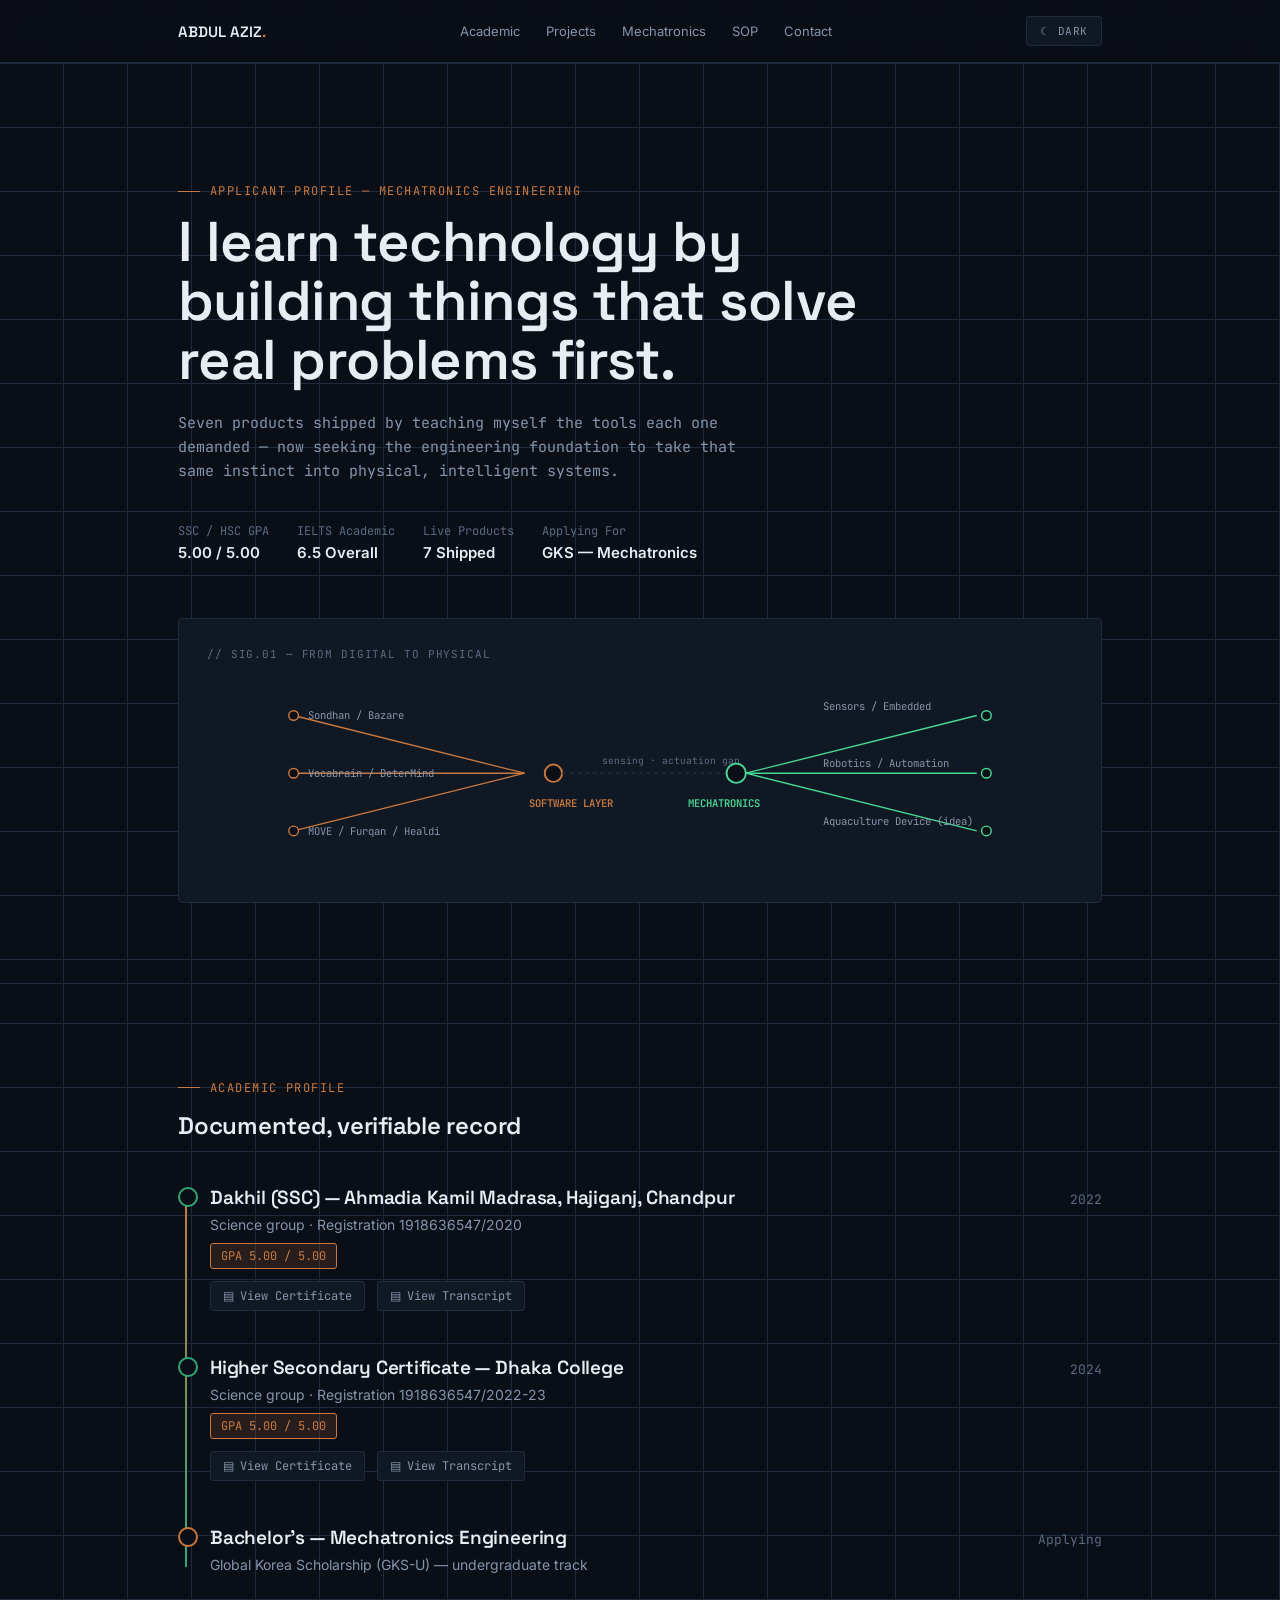
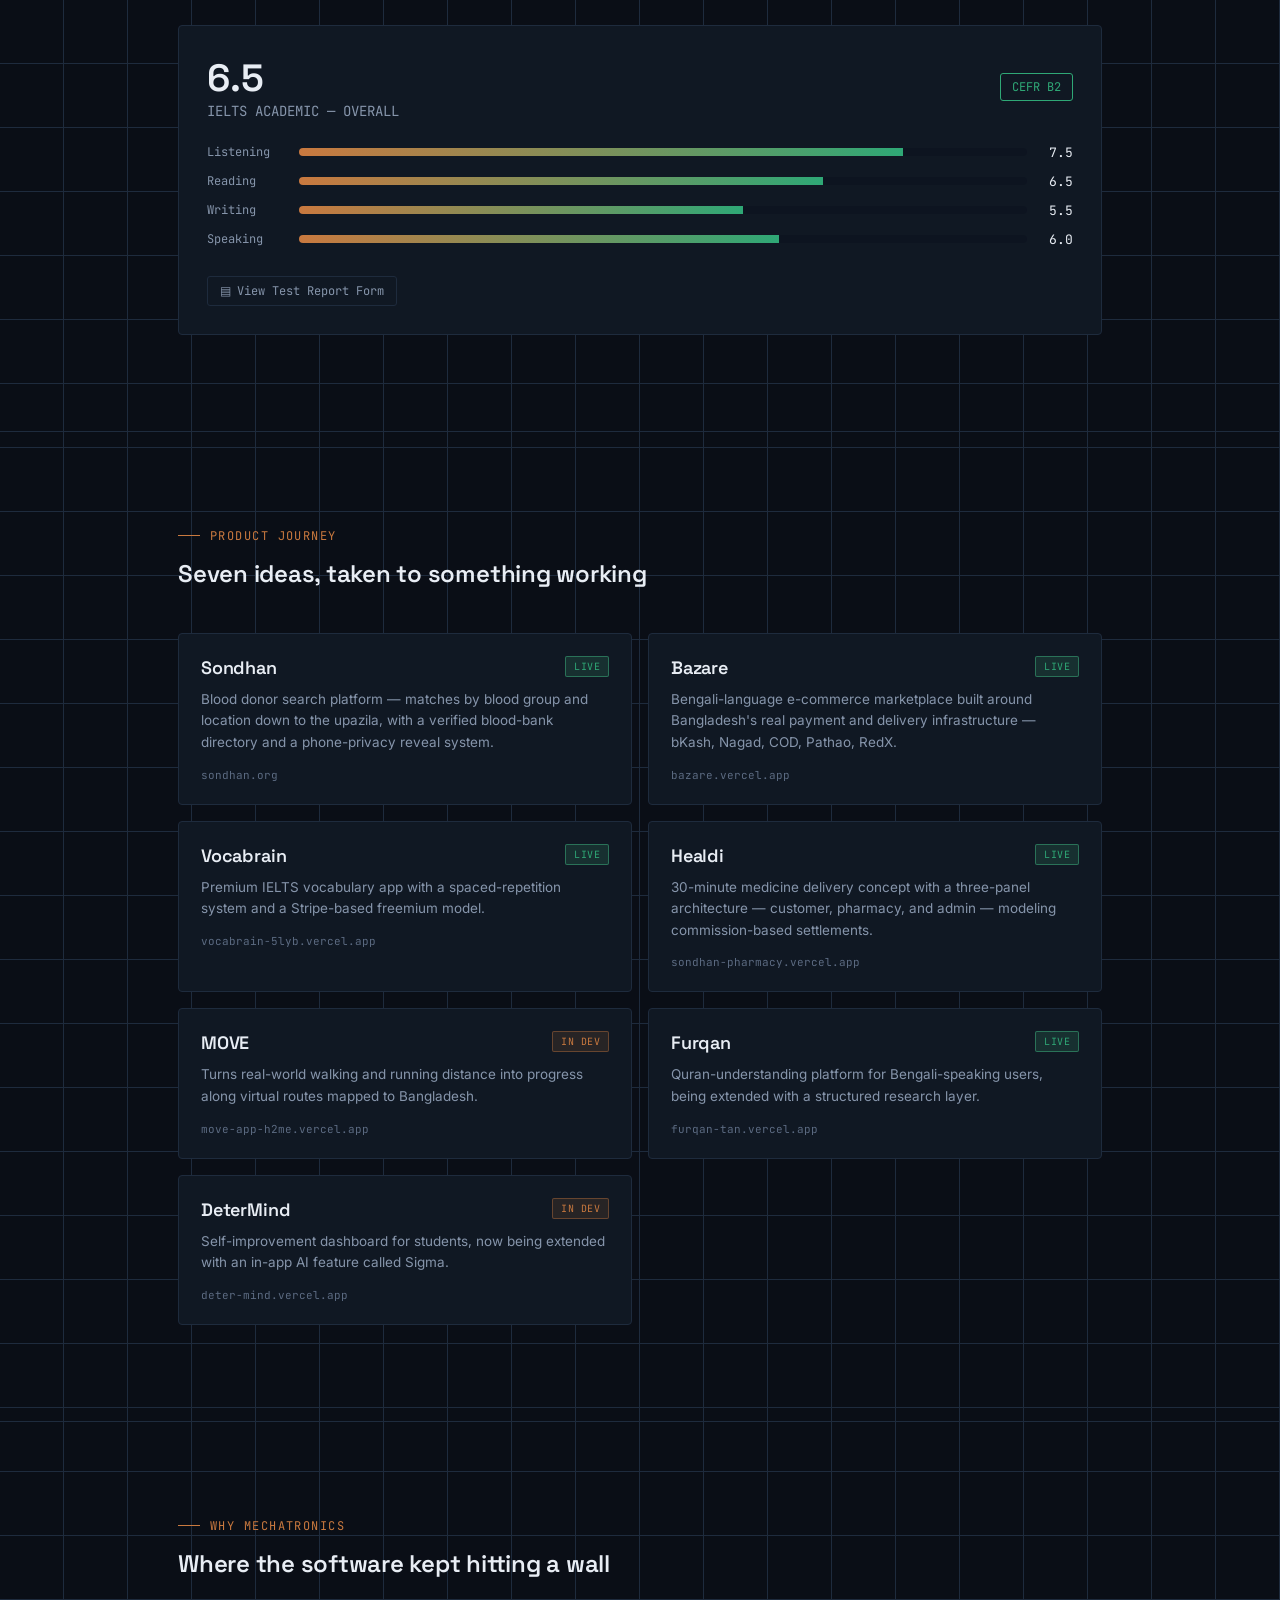
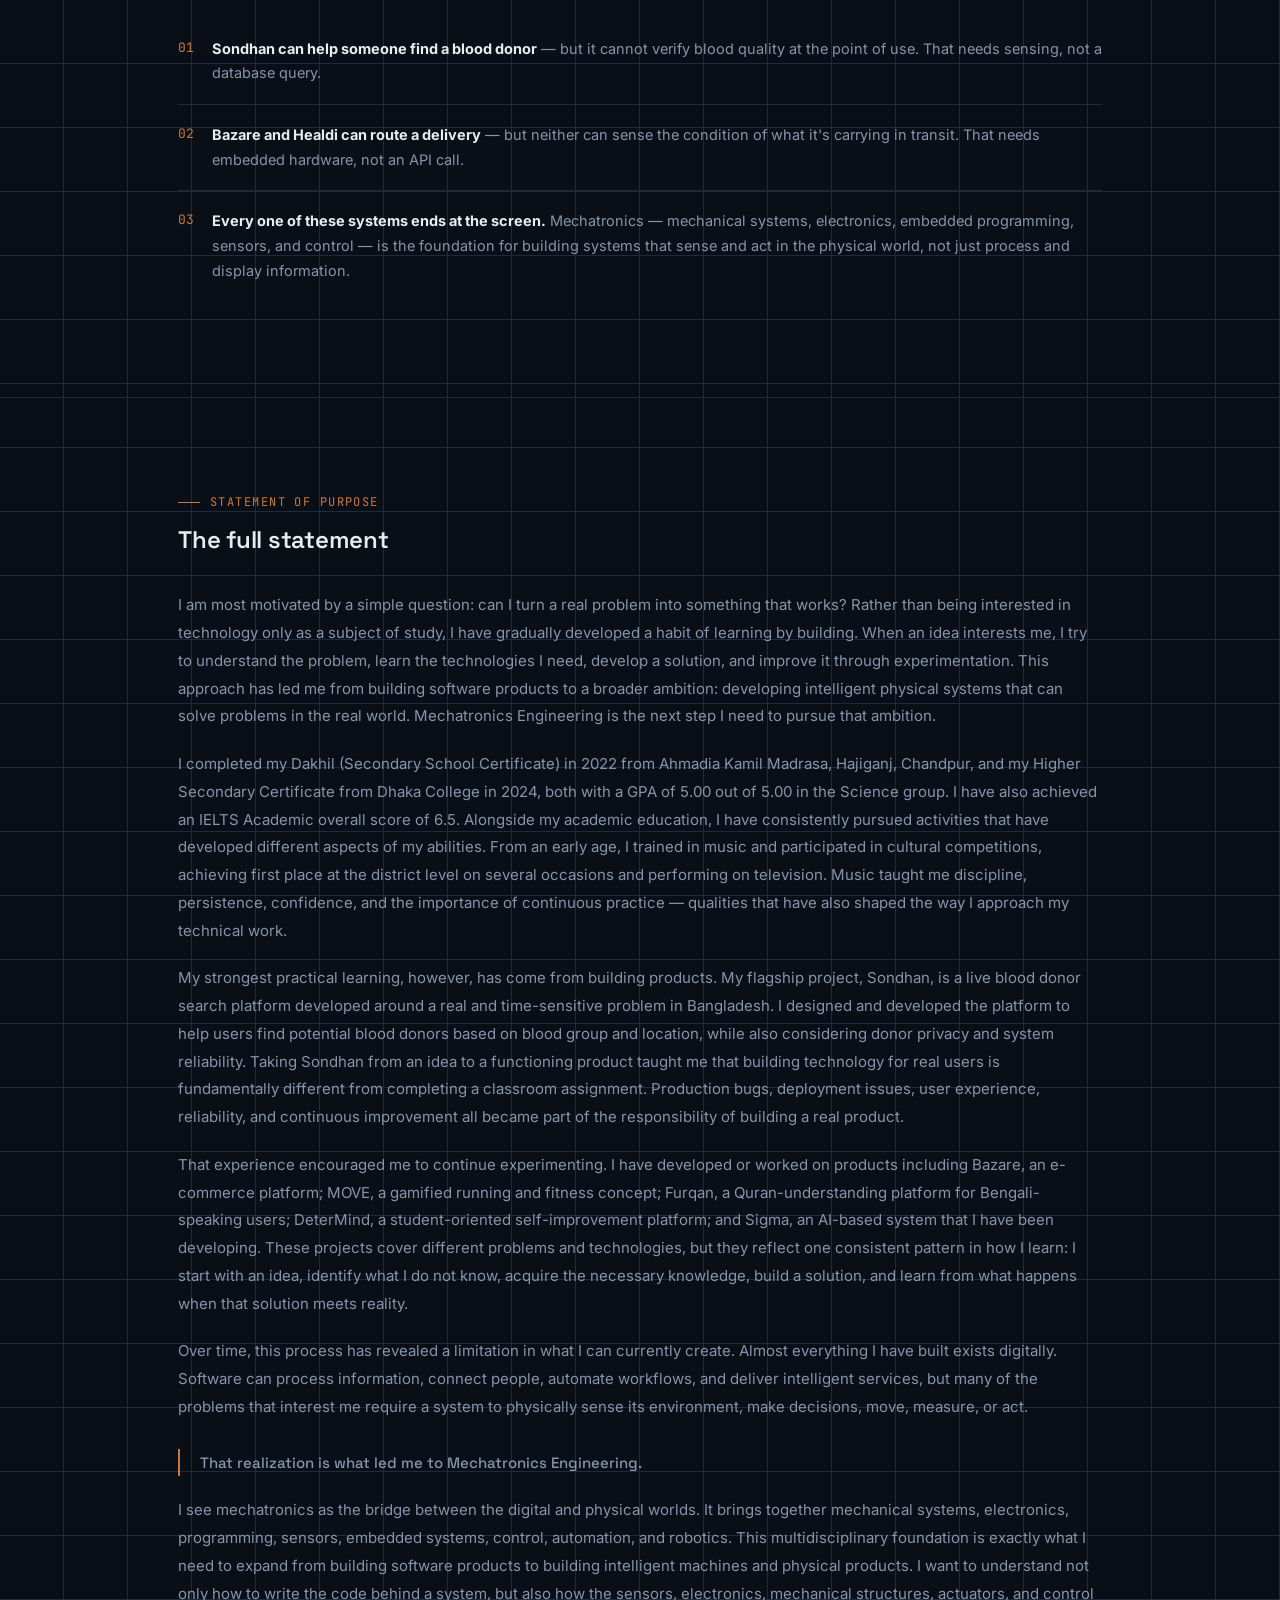
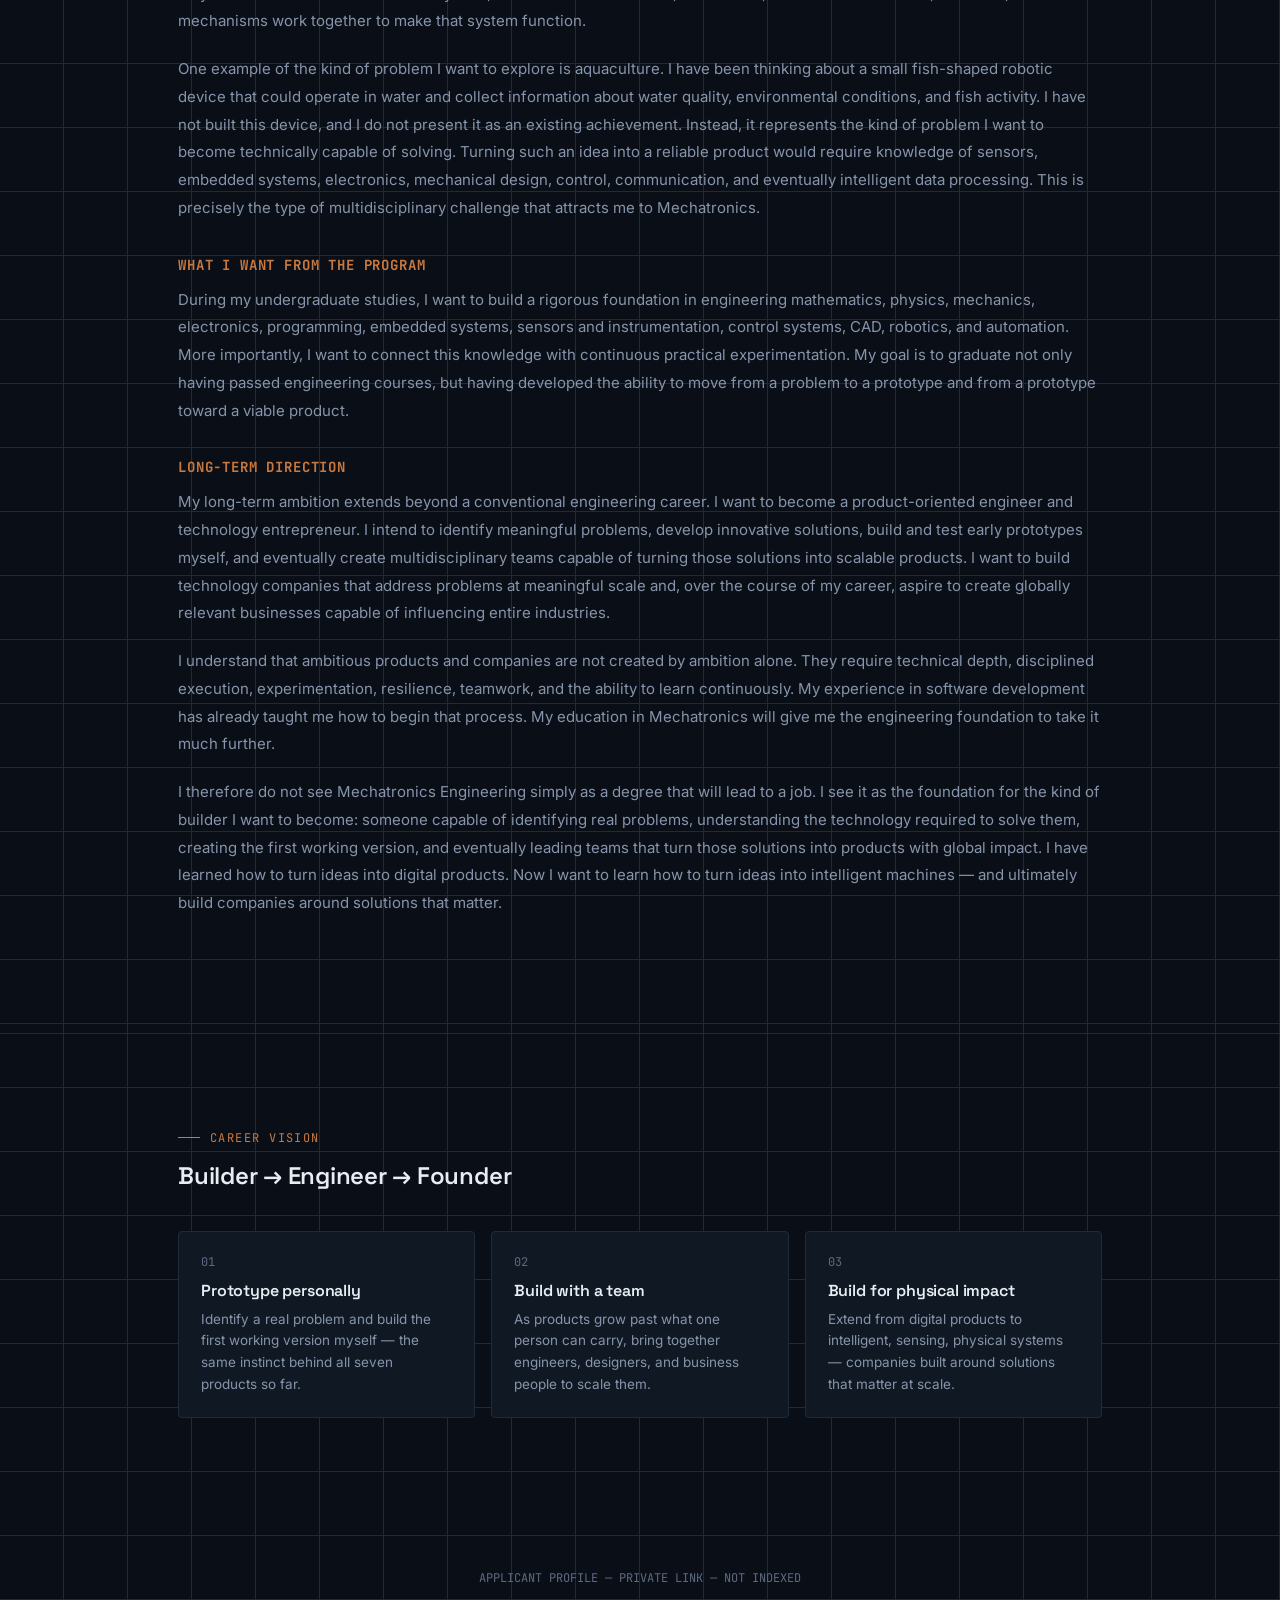
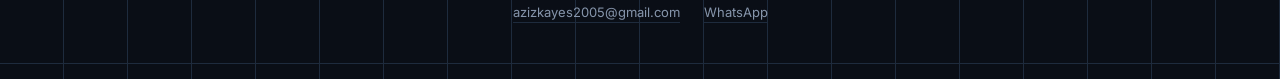
==== index.html @ ab39e176 "Rename Portfolio for study abroad.html to index.html" ====
<!DOCTYPE html>
<html lang="en">
<head>
<meta charset="UTF-8">
<meta name="viewport" content="width=device-width, initial-scale=1.0">
<meta name="robots" content="noindex, nofollow">
<title>Abdul Aziz — Applicant Profile</title>
<link rel="preconnect" href="https://fonts.googleapis.com">
<link href="https://fonts.googleapis.com/css2?family=Space+Grotesk:wght@400;500;600;700&family=Inter:wght@400;500;600&family=JetBrains+Mono:wght@400;500&display=swap" rel="stylesheet">
<style>
  :root{
    --bg:#0a0e16;
    --panel:#101823;
    --panel-2:#0d1420;
    --line:#1e2b3d;
    --copper:#c9793f;
    --copper-soft:rgba(201,121,63,0.14);
    --signal:#2fa876;
    --text:#e8edf4;
    --muted:#8695ab;
    --muted-2:#5c6b82;
    --nav-bg:rgba(10,14,22,0.85);
    --lightbox-bg:rgba(5,7,11,0.92);
    --scheme:dark;
  }
  html[data-theme="light"]{
    --bg:#f2f0eb;
    --panel:#ffffff;
    --panel-2:#eae7df;
    --line:#ddd8cc;
    --copper:#b0602a;
    --copper-soft:rgba(176,96,42,0.10);
    --signal:#1f8a5f;
    --text:#181510;
    --muted:#5c574c;
    --muted-2:#8c8677;
    --nav-bg:rgba(242,240,235,0.88);
    --lightbox-bg:rgba(30,28,22,0.85);
    --scheme:light;
  }
  .theme-toggle{
    font-family:'JetBrains Mono',monospace; font-size:11px; letter-spacing:.05em;
    border:1px solid var(--line); background:var(--panel); color:var(--muted);
    padding:7px 13px; border-radius:3px; cursor:pointer; transition:.15s;
  }
  .theme-toggle:hover{border-color:var(--copper); color:var(--copper);}
  *{box-sizing:border-box; margin:0; padding:0;}
  html{scroll-behavior:smooth;}
  body{
    background:var(--bg); color:var(--text);
    font-family:'Inter',sans-serif;
    transition:background .25s, color .25s;
    background-image:
      linear-gradient(var(--line) 1px, transparent 1px),
      linear-gradient(90deg, var(--line) 1px, transparent 1px);
    background-size:64px 64px;
    background-position:-1px -1px;
  }
  ::selection{background:var(--copper); color:#0a0e16;}
  a{color:inherit;}
  .wrap{max-width:980px; margin:0 auto; padding:0 28px;}
  h1,h2,h3{font-family:'Space Grotesk',sans-serif; font-weight:600; letter-spacing:-0.01em;}
  .mono{font-family:'JetBrains Mono',monospace;}
  .eyebrow{
    font-family:'JetBrains Mono',monospace; font-size:12px; letter-spacing:0.12em;
    text-transform:uppercase; color:var(--copper); display:flex; align-items:center; gap:10px;
    margin-bottom:14px;
  }
  .eyebrow::before{content:''; width:22px; height:1px; background:var(--copper);}
  section{padding:96px 0; border-bottom:1px solid var(--line);}
  nav{
    position:sticky; top:0; z-index:50; backdrop-filter:blur(10px);
    background:var(--nav-bg); border-bottom:1px solid var(--line);
  }
  nav .wrap{display:flex; justify-content:space-between; align-items:center; gap:16px; padding:16px 28px; max-width:980px;}
  @media(max-width:640px){ .navlinks{display:none;} }
  .navlinks{display:flex; gap:26px; font-size:13px; color:var(--muted);}
  .navlinks a{text-decoration:none; transition:color .15s;}
  .navlinks a:hover{color:var(--text);}
  .brand{font-family:'Space Grotesk',sans-serif; font-weight:600; font-size:15px;}
  .brand span{color:var(--copper);}

  /* HERO */
  .hero{padding-top:120px; padding-bottom:80px; border-bottom:1px solid var(--line); position:relative; overflow:hidden;}
  .hero h1{font-size:56px; line-height:1.05; max-width:720px;}
  .hero .role{font-family:'JetBrains Mono',monospace; color:var(--muted); font-size:15px; margin-top:22px; max-width:560px; line-height:1.6;}
  .hero-meta{display:flex; gap:28px; margin-top:40px; flex-wrap:wrap;}
  .hero-meta div{font-family:'JetBrains Mono',monospace; font-size:12px; color:var(--muted-2);}
  .hero-meta strong{display:block; color:var(--text); font-size:15px; font-family:'Inter',sans-serif; font-weight:600; margin-top:4px;}

  /* SCHEMATIC SIGNATURE DIAGRAM */
  .schematic{margin-top:56px; padding:28px; background:var(--panel); border:1px solid var(--line); border-radius:4px; position:relative;}
  .schematic-label{font-family:'JetBrains Mono',monospace; font-size:11px; color:var(--muted-2); letter-spacing:0.08em; margin-bottom:16px;}
  svg text{font-family:'JetBrains Mono',monospace;}

  /* ACADEMIC TIMELINE */
  .timeline{position:relative; padding-left:32px;}
  .timeline::before{content:''; position:absolute; left:7px; top:6px; bottom:6px; width:2px; background:linear-gradient(var(--copper), var(--signal));}
  .tnode{position:relative; padding-bottom:44px;}
  .tnode:last-child{padding-bottom:0;}
  .tnode::before{content:''; position:absolute; left:-32px; top:2px; width:16px; height:16px; border-radius:50%; background:var(--bg); border:2px solid var(--copper);}
  .tnode.verified::before{border-color:var(--signal);}
  .tnode-head{display:flex; justify-content:space-between; align-items:baseline; flex-wrap:wrap; gap:8px;}
  .tnode h3{font-size:19px;}
  .tnode .year{font-family:'JetBrains Mono',monospace; color:var(--muted-2); font-size:13px;}
  .tnode p{color:var(--muted); margin-top:6px; font-size:14px;}
  .gpa-badge{display:inline-block; margin-top:10px; padding:4px 10px; background:var(--copper-soft); border:1px solid var(--copper); color:var(--copper); font-family:'JetBrains Mono',monospace; font-size:12px; border-radius:3px;}
  .doc-link{
    display:inline-flex; align-items:center; gap:6px; margin-top:12px; font-family:'JetBrains Mono',monospace;
    font-size:12px; color:var(--muted); border:1px solid var(--line); padding:6px 12px; border-radius:3px;
    cursor:pointer; transition:.15s; background:var(--panel);
  }
  .doc-link:hover{border-color:var(--copper); color:var(--copper);}
  .doc-link::before{content:'▤';}

  /* IELTS BARS */
  .ielts-card{margin-top:52px; background:var(--panel); border:1px solid var(--line); border-radius:4px; padding:28px;}
  .ielts-top{display:flex; justify-content:space-between; align-items:center; margin-bottom:24px; flex-wrap:wrap; gap:12px;}
  .ielts-overall{font-family:'Space Grotesk'; font-size:38px; font-weight:600;}
  .ielts-overall span{font-size:14px; color:var(--muted); font-family:'JetBrains Mono',monospace; display:block; font-weight:400;}
  .cefr{font-family:'JetBrains Mono',monospace; font-size:12px; padding:5px 11px; border:1px solid var(--signal); color:var(--signal); border-radius:3px;}
  .bar-row{display:flex; align-items:center; gap:14px; margin-bottom:12px;}
  .bar-label{width:78px; font-family:'JetBrains Mono',monospace; font-size:12px; color:var(--muted);}
  .bar-track{flex:1; height:8px; background:var(--panel-2); border-radius:4px; overflow:hidden;}
  .bar-fill{height:100%; background:linear-gradient(90deg, var(--copper), var(--signal));}
  .bar-val{width:32px; font-family:'JetBrains Mono',monospace; font-size:13px; text-align:right;}

  /* PROJECTS */
  .proj-grid{display:grid; grid-template-columns:1fr 1fr; gap:16px; margin-top:44px;}
  @media(max-width:700px){.proj-grid{grid-template-columns:1fr;}}
  .proj-card{background:var(--panel); border:1px solid var(--line); border-radius:4px; padding:22px; transition:.2s; text-decoration:none; display:block;}
  .proj-card:hover{border-color:var(--copper); transform:translateY(-2px);}
  .proj-head{display:flex; justify-content:space-between; align-items:flex-start;}
  .proj-head h3{font-size:18px;}
  .status{font-family:'JetBrains Mono',monospace; font-size:10px; padding:3px 8px; border-radius:2px; letter-spacing:.05em;}
  .status.live{background:rgba(73,216,148,0.12); color:var(--signal); border:1px solid rgba(73,216,148,0.4);}
  .status.dev{background:rgba(201,121,63,0.12); color:var(--copper); border:1px solid rgba(201,121,63,0.4);}
  .proj-card p{color:var(--muted); font-size:13.5px; margin-top:10px; line-height:1.6;}
  .proj-tag{font-family:'JetBrains Mono',monospace; font-size:11px; color:var(--muted-2); margin-top:14px; display:block;}

  /* WHY MECHATRONICS */
  .gap-row{display:flex; gap:18px; align-items:flex-start; padding:18px 0; border-bottom:1px solid var(--line);}
  .gap-row:last-child{border-bottom:none;}
  .gap-num{font-family:'JetBrains Mono',monospace; color:var(--copper); font-size:13px; padding-top:2px;}
  .gap-row p{color:var(--muted); font-size:14.5px; line-height:1.7;}
  .gap-row strong{color:var(--text);}

  /* SOP */
  .sop-body p{color:var(--muted); font-size:15px; line-height:1.85; margin-bottom:20px;}
  .sop-body h4{font-size:14px; font-family:'JetBrains Mono',monospace; color:var(--copper); margin:34px 0 12px; text-transform:uppercase; letter-spacing:.06em;}
  .pull{border-left:2px solid var(--copper); padding-left:20px; font-family:'Space Grotesk'; font-size:19px; color:var(--text); margin:28px 0; font-weight:500;}

  /* VISION */
  .vision-grid{display:grid; grid-template-columns:repeat(3,1fr); gap:16px; margin-top:40px;}
  @media(max-width:700px){.vision-grid{grid-template-columns:1fr;}}
  .vc{background:var(--panel); border:1px solid var(--line); padding:22px; border-radius:4px;}
  .vc .n{font-family:'JetBrains Mono',monospace; color:var(--muted-2); font-size:12px;}
  .vc h3{font-size:16px; margin:10px 0 8px;}
  .vc p{color:var(--muted); font-size:13.5px; line-height:1.6;}

  footer{padding:56px 0; text-align:center;}
  footer p{color:var(--muted-2); font-family:'JetBrains Mono',monospace; font-size:12px;}
  .contact-links{display:flex; justify-content:center; gap:24px; margin-top:18px; flex-wrap:wrap;}
  .contact-links a{font-size:13px; color:var(--muted); text-decoration:none; border-bottom:1px solid var(--line); padding-bottom:2px;}
  .contact-links a:hover{color:var(--copper); border-color:var(--copper);}

  /* LIGHTBOX */
  .lightbox{
    display:none; position:fixed; inset:0; background:var(--lightbox-bg); z-index:100;
    align-items:center; justify-content:center; padding:24px;
  }
  .lightbox.active{display:flex;}
  .lightbox img{max-width:100%; max-height:90vh; border-radius:4px; border:1px solid var(--line);}
  .lightbox-close{
    position:absolute; top:24px; right:28px; color:var(--text); font-family:'JetBrains Mono',monospace;
    font-size:13px; cursor:pointer; border:1px solid var(--line); padding:8px 14px; border-radius:3px;
  }
  .lightbox-close:hover{border-color:var(--copper); color:var(--copper);}

  @media(max-width:640px){
    .hero h1{font-size:36px;}
    section{padding:64px 0;}
  }
</style>
</head>
<body>

<nav>
  <div class="wrap">
    <div class="brand">ABDUL AZIZ<span>.</span></div>
    <div class="navlinks">
      <a href="#academic">Academic</a>
      <a href="#projects">Projects</a>
      <a href="#mechatronics">Mechatronics</a>
      <a href="#sop">SOP</a>
      <a href="#contact">Contact</a>
    </div>
    <button class="theme-toggle" id="themeToggle" onclick="toggleTheme()">☾ DARK</button>
  </div>
</nav>

<section class="hero">
  <div class="wrap">
    <div class="eyebrow">Applicant Profile — Mechatronics Engineering</div>
    <h1>I learn technology by building things that solve real problems first.</h1>
    <p class="role">Seven products shipped by teaching myself the tools each one demanded — now seeking the engineering foundation to take that same instinct into physical, intelligent systems.</p>
    <div class="hero-meta">
      <div>SSC / HSC GPA <strong>5.00 / 5.00</strong></div>
      <div>IELTS Academic <strong>6.5 Overall</strong></div>
      <div>Live Products <strong>7 Shipped</strong></div>
      <div>Applying For <strong>GKS — Mechatronics</strong></div>
    </div>

    <div class="schematic">
      <div class="schematic-label">// SIG.01 — FROM DIGITAL TO PHYSICAL</div>
      <svg viewBox="0 0 900 200" width="100%" height="auto" style="max-height:200px;">
        <!-- left nodes: digital products -->
        <g fill="none" stroke="#c9793f" stroke-width="1.4">
          <line x1="90" y1="40" x2="330" y2="100"/>
          <line x1="90" y1="100" x2="330" y2="100"/>
          <line x1="90" y1="160" x2="330" y2="100"/>
        </g>
        <circle cx="90" cy="40" r="5" fill="#0a0e16" stroke="#c9793f" stroke-width="1.5"/>
        <circle cx="90" cy="100" r="5" fill="#0a0e16" stroke="#c9793f" stroke-width="1.5"/>
        <circle cx="90" cy="160" r="5" fill="#0a0e16" stroke="#c9793f" stroke-width="1.5"/>
        <text x="105" y="44" fill="#8695ab" font-size="11">Sondhan / Bazare</text>
        <text x="105" y="104" fill="#8695ab" font-size="11">Vocabrain / DeterMind</text>
        <text x="105" y="164" fill="#8695ab" font-size="11">MOVE / Furqan / Healdi</text>

        <!-- center node -->
        <circle cx="360" cy="100" r="9" fill="#0a0e16" stroke="#c9793f" stroke-width="2"/>
        <text x="335" y="135" fill="#c9793f" font-size="11" font-weight="600">SOFTWARE LAYER</text>

        <!-- gap -->
        <line x1="369" y1="100" x2="540" y2="100" stroke="#1e2b3d" stroke-width="1.4" stroke-dasharray="4 4"/>
        <text x="410" y="90" fill="#5c6b82" font-size="10">sensing · actuation gap</text>

        <!-- right node: mechatronics -->
        <circle cx="550" cy="100" r="10" fill="#0a0e16" stroke="#49d894" stroke-width="2"/>
        <text x="500" y="135" fill="#49d894" font-size="11" font-weight="600">MECHATRONICS</text>

        <g fill="none" stroke="#49d894" stroke-width="1.4">
          <line x1="560" y1="100" x2="800" y2="40"/>
          <line x1="560" y1="100" x2="800" y2="100"/>
          <line x1="560" y1="100" x2="800" y2="160"/>
        </g>
        <circle cx="810" cy="40" r="5" fill="#0a0e16" stroke="#49d894" stroke-width="1.5"/>
        <circle cx="810" cy="100" r="5" fill="#0a0e16" stroke="#49d894" stroke-width="1.5"/>
        <circle cx="810" cy="160" r="5" fill="#0a0e16" stroke="#49d894" stroke-width="1.5"/>
        <text x="640" y="34" fill="#8695ab" font-size="11">Sensors / Embedded</text>
        <text x="640" y="94" fill="#8695ab" font-size="11">Robotics / Automation</text>
        <text x="640" y="154" fill="#8695ab" font-size="11">Aquaculture Device (idea)</text>
      </svg>
    </div>
  </div>
</section>

<section id="academic">
  <div class="wrap">
    <div class="eyebrow">Academic Profile</div>
    <h2>Documented, verifiable record</h2>

    <div style="margin-top:44px;">
      <div class="timeline">
        <div class="tnode verified">
          <div class="tnode-head"><h3>Dakhil (SSC) — Ahmadia Kamil Madrasa, Hajiganj, Chandpur</h3><span class="year">2022</span></div>
          <p>Science group · Registration 1918636547/2020</p>
          <span class="gpa-badge">GPA 5.00 / 5.00</span><br/>
          <div class="doc-link" onclick="openLB('lb-ssc-cert')">View Certificate</div>
          <div class="doc-link" onclick="openLB('lb-ssc-trans')" style="margin-left:8px;">View Transcript</div>
        </div>
        <div class="tnode verified">
          <div class="tnode-head"><h3>Higher Secondary Certificate — Dhaka College</h3><span class="year">2024</span></div>
          <p>Science group · Registration 1918636547/2022-23</p>
          <span class="gpa-badge">GPA 5.00 / 5.00</span><br/>
          <div class="doc-link" onclick="openLB('lb-hsc-cert')">View Certificate</div>
          <div class="doc-link" onclick="openLB('lb-hsc-trans')" style="margin-left:8px;">View Transcript</div>
        </div>
        <div class="tnode">
          <div class="tnode-head"><h3>Bachelor's — Mechatronics Engineering</h3><span class="year">Applying</span></div>
          <p>Global Korea Scholarship (GKS-U) — undergraduate track</p>
        </div>
      </div>
    </div>

    <div class="ielts-card">
      <div class="ielts-top">
        <div class="ielts-overall">6.5 <span>IELTS ACADEMIC — OVERALL</span></div>
        <div class="cefr">CEFR B2</div>
      </div>
      <div class="bar-row"><div class="bar-label">Listening</div><div class="bar-track"><div class="bar-fill" style="width:83%"></div></div><div class="bar-val">7.5</div></div>
      <div class="bar-row"><div class="bar-label">Reading</div><div class="bar-track"><div class="bar-fill" style="width:72%"></div></div><div class="bar-val">6.5</div></div>
      <div class="bar-row"><div class="bar-label">Writing</div><div class="bar-track"><div class="bar-fill" style="width:61%"></div></div><div class="bar-val">5.5</div></div>
      <div class="bar-row"><div class="bar-label">Speaking</div><div class="bar-track"><div class="bar-fill" style="width:66%"></div></div><div class="bar-val">6.0</div></div>
      <div class="doc-link" onclick="openLB('lb-ielts')" style="margin-top:16px;">View Test Report Form</div>
    </div>
  </div>
</section>

<section id="projects">
  <div class="wrap">
    <div class="eyebrow">Product Journey</div>
    <h2>Seven ideas, taken to something working</h2>
    <div class="proj-grid">

      <a class="proj-card" href="https://sondhan.org" target="_blank">
        <div class="proj-head"><h3>Sondhan</h3><span class="status live">LIVE</span></div>
        <p>Blood donor search platform — matches by blood group and location down to the upazila, with a verified blood-bank directory and a phone-privacy reveal system.</p>
        <span class="proj-tag">sondhan.org</span>
      </a>

      <a class="proj-card" href="https://bazare.vercel.app" target="_blank">
        <div class="proj-head"><h3>Bazare</h3><span class="status live">LIVE</span></div>
        <p>Bengali-language e-commerce marketplace built around Bangladesh's real payment and delivery infrastructure — bKash, Nagad, COD, Pathao, RedX.</p>
        <span class="proj-tag">bazare.vercel.app</span>
      </a>

      <a class="proj-card" href="https://vocabrain-5lyb.vercel.app" target="_blank">
        <div class="proj-head"><h3>Vocabrain</h3><span class="status live">LIVE</span></div>
        <p>Premium IELTS vocabulary app with a spaced-repetition system and a Stripe-based freemium model.</p>
        <span class="proj-tag">vocabrain-5lyb.vercel.app</span>
      </a>

      <a class="proj-card" href="https://sondhan-pharmacy.vercel.app" target="_blank">
        <div class="proj-head"><h3>Healdi</h3><span class="status live">LIVE</span></div>
        <p>30-minute medicine delivery concept with a three-panel architecture — customer, pharmacy, and admin — modeling commission-based settlements.</p>
        <span class="proj-tag">sondhan-pharmacy.vercel.app</span>
      </a>

      <a class="proj-card" href="https://move-app-h2me.vercel.app" target="_blank">
        <div class="proj-head"><h3>MOVE</h3><span class="status dev">IN DEV</span></div>
        <p>Turns real-world walking and running distance into progress along virtual routes mapped to Bangladesh.</p>
        <span class="proj-tag">move-app-h2me.vercel.app</span>
      </a>

      <a class="proj-card" href="https://furqan-tan.vercel.app" target="_blank">
        <div class="proj-head"><h3>Furqan</h3><span class="status live">LIVE</span></div>
        <p>Quran-understanding platform for Bengali-speaking users, being extended with a structured research layer.</p>
        <span class="proj-tag">furqan-tan.vercel.app</span>
      </a>

      <a class="proj-card" href="https://deter-mind.vercel.app" target="_blank">
        <div class="proj-head"><h3>DeterMind</h3><span class="status dev">IN DEV</span></div>
        <p>Self-improvement dashboard for students, now being extended with an in-app AI feature called Sigma.</p>
        <span class="proj-tag">deter-mind.vercel.app</span>
      </a>

    </div>
  </div>
</section>

<section id="mechatronics">
  <div class="wrap">
    <div class="eyebrow">Why Mechatronics</div>
    <h2>Where the software kept hitting a wall</h2>
    <div style="margin-top:40px;">
      <div class="gap-row">
        <div class="gap-num">01</div>
        <p><strong>Sondhan can help someone find a blood donor</strong> — but it cannot verify blood quality at the point of use. That needs sensing, not a database query.</p>
      </div>
      <div class="gap-row">
        <div class="gap-num">02</div>
        <p><strong>Bazare and Healdi can route a delivery</strong> — but neither can sense the condition of what it's carrying in transit. That needs embedded hardware, not an API call.</p>
      </div>
      <div class="gap-row">
        <div class="gap-num">03</div>
        <p><strong>Every one of these systems ends at the screen.</strong> Mechatronics — mechanical systems, electronics, embedded programming, sensors, and control — is the foundation for building systems that sense and act in the physical world, not just process and display information.</p>
      </div>
    </div>
  </div>
</section>

<section id="sop">
  <div class="wrap">
    <div class="eyebrow">Statement of Purpose</div>
    <h2>The full statement</h2>
    <div class="sop-body" style="margin-top:36px;">
      <p>I am most motivated by a simple question: can I turn a real problem into something that works? Rather than being interested in technology only as a subject of study, I have gradually developed a habit of learning by building. When an idea interests me, I try to understand the problem, learn the technologies I need, develop a solution, and improve it through experimentation. This approach has led me from building software products to a broader ambition: developing intelligent physical systems that can solve problems in the real world. Mechatronics Engineering is the next step I need to pursue that ambition.</p>

      <p>I completed my Dakhil (Secondary School Certificate) in 2022 from Ahmadia Kamil Madrasa, Hajiganj, Chandpur, and my Higher Secondary Certificate from Dhaka College in 2024, both with a GPA of 5.00 out of 5.00 in the Science group. I have also achieved an IELTS Academic overall score of 6.5. Alongside my academic education, I have consistently pursued activities that have developed different aspects of my abilities. From an early age, I trained in music and participated in cultural competitions, achieving first place at the district level on several occasions and performing on television. Music taught me discipline, persistence, confidence, and the importance of continuous practice — qualities that have also shaped the way I approach my technical work.</p>

      <p>My strongest practical learning, however, has come from building products. My flagship project, Sondhan, is a live blood donor search platform developed around a real and time-sensitive problem in Bangladesh. I designed and developed the platform to help users find potential blood donors based on blood group and location, while also considering donor privacy and system reliability. Taking Sondhan from an idea to a functioning product taught me that building technology for real users is fundamentally different from completing a classroom assignment. Production bugs, deployment issues, user experience, reliability, and continuous improvement all became part of the responsibility of building a real product.</p>

      <p>That experience encouraged me to continue experimenting. I have developed or worked on products including Bazare, an e-commerce platform; MOVE, a gamified running and fitness concept; Furqan, a Quran-understanding platform for Bengali-speaking users; DeterMind, a student-oriented self-improvement platform; and Sigma, an AI-based system that I have been developing. These projects cover different problems and technologies, but they reflect one consistent pattern in how I learn: I start with an idea, identify what I do not know, acquire the necessary knowledge, build a solution, and learn from what happens when that solution meets reality.</p>

      <p>Over time, this process has revealed a limitation in what I can currently create. Almost everything I have built exists digitally. Software can process information, connect people, automate workflows, and deliver intelligent services, but many of the problems that interest me require a system to physically sense its environment, make decisions, move, measure, or act.</p>

      <p class="pull">That realization is what led me to Mechatronics Engineering.</p>

      <p>I see mechatronics as the bridge between the digital and physical worlds. It brings together mechanical systems, electronics, programming, sensors, embedded systems, control, automation, and robotics. This multidisciplinary foundation is exactly what I need to expand from building software products to building intelligent machines and physical products. I want to understand not only how to write the code behind a system, but also how the sensors, electronics, mechanical structures, actuators, and control mechanisms work together to make that system function.</p>

      <p>One example of the kind of problem I want to explore is aquaculture. I have been thinking about a small fish-shaped robotic device that could operate in water and collect information about water quality, environmental conditions, and fish activity. I have not built this device, and I do not present it as an existing achievement. Instead, it represents the kind of problem I want to become technically capable of solving. Turning such an idea into a reliable product would require knowledge of sensors, embedded systems, electronics, mechanical design, control, communication, and eventually intelligent data processing. This is precisely the type of multidisciplinary challenge that attracts me to Mechatronics.</p>

      <h4>What I want from the program</h4>
      <p>During my undergraduate studies, I want to build a rigorous foundation in engineering mathematics, physics, mechanics, electronics, programming, embedded systems, sensors and instrumentation, control systems, CAD, robotics, and automation. More importantly, I want to connect this knowledge with continuous practical experimentation. My goal is to graduate not only having passed engineering courses, but having developed the ability to move from a problem to a prototype and from a prototype toward a viable product.</p>

      <h4>Long-term direction</h4>
      <p>My long-term ambition extends beyond a conventional engineering career. I want to become a product-oriented engineer and technology entrepreneur. I intend to identify meaningful problems, develop innovative solutions, build and test early prototypes myself, and eventually create multidisciplinary teams capable of turning those solutions into scalable products. I want to build technology companies that address problems at meaningful scale and, over the course of my career, aspire to create globally relevant businesses capable of influencing entire industries.</p>

      <p>I understand that ambitious products and companies are not created by ambition alone. They require technical depth, disciplined execution, experimentation, resilience, teamwork, and the ability to learn continuously. My experience in software development has already taught me how to begin that process. My education in Mechatronics will give me the engineering foundation to take it much further.</p>

      <p>I therefore do not see Mechatronics Engineering simply as a degree that will lead to a job. I see it as the foundation for the kind of builder I want to become: someone capable of identifying real problems, understanding the technology required to solve them, creating the first working version, and eventually leading teams that turn those solutions into products with global impact. I have learned how to turn ideas into digital products. Now I want to learn how to turn ideas into intelligent machines — and ultimately build companies around solutions that matter.</p>
    </div>
  </div>
</section>

<section id="vision" style="border-bottom:none;">
  <div class="wrap">
    <div class="eyebrow">Career Vision</div>
    <h2>Builder → Engineer → Founder</h2>
    <div class="vision-grid">
      <div class="vc"><div class="n">01</div><h3>Prototype personally</h3><p>Identify a real problem and build the first working version myself — the same instinct behind all seven products so far.</p></div>
      <div class="vc"><div class="n">02</div><h3>Build with a team</h3><p>As products grow past what one person can carry, bring together engineers, designers, and business people to scale them.</p></div>
      <div class="vc"><div class="n">03</div><h3>Build for physical impact</h3><p>Extend from digital products to intelligent, sensing, physical systems — companies built around solutions that matter at scale.</p></div>
    </div>
  </div>
</section>

<footer id="contact">
  <div class="wrap">
    <p>APPLICANT PROFILE — PRIVATE LINK — NOT INDEXED</p>
    <div class="contact-links">
      <a href="mailto:azizkayes2005@gmail.com">azizkayes2005@gmail.com</a>
      <a href="https://wa.me/8801604508268">WhatsApp</a>
    </div>
  </div>
</footer>

<!-- LIGHTBOXES -->
<div class="lightbox" id="lb-hsc-cert"><div class="lightbox-close" onclick="closeLB('lb-hsc-cert')">CLOSE ✕</div><img src="[data-uri]"></div>
<div class="lightbox" id="lb-hsc-trans"><div class="lightbox-close" onclick="closeLB('lb-hsc-trans')">CLOSE ✕</div><img src="[data-uri]"></div>
<div class="lightbox" id="lb-ssc-cert"><div class="lightbox-close" onclick="closeLB('lb-ssc-cert')">CLOSE ✕</div><img src="[data-uri]"></div>
<div class="lightbox" id="lb-ssc-trans"><div class="lightbox-close" onclick="closeLB('lb-ssc-trans')">CLOSE ✕</div><img src="[data-uri]"></div>
<div class="lightbox" id="lb-ielts"><div class="lightbox-close" onclick="closeLB('lb-ielts')">CLOSE ✕</div><img src="[data-uri]"></div>

<script>
function toggleTheme(){
  const html = document.documentElement;
  const btn = document.getElementById('themeToggle');
  const isLight = html.getAttribute('data-theme') === 'light';
  if(isLight){ html.removeAttribute('data-theme'); btn.textContent = '☾ DARK'; }
  else{ html.setAttribute('data-theme','light'); btn.textContent = '☀ LIGHT'; }
}
function openLB(id){ document.getElementById(id).classList.add('active'); }
function closeLB(id){ document.getElementById(id).classList.remove('active'); }
document.querySelectorAll('.lightbox').forEach(lb=>{
  lb.addEventListener('click', e=>{ if(e.target===lb) lb.classList.remove('active'); });
});
</script>

</body>
</html>
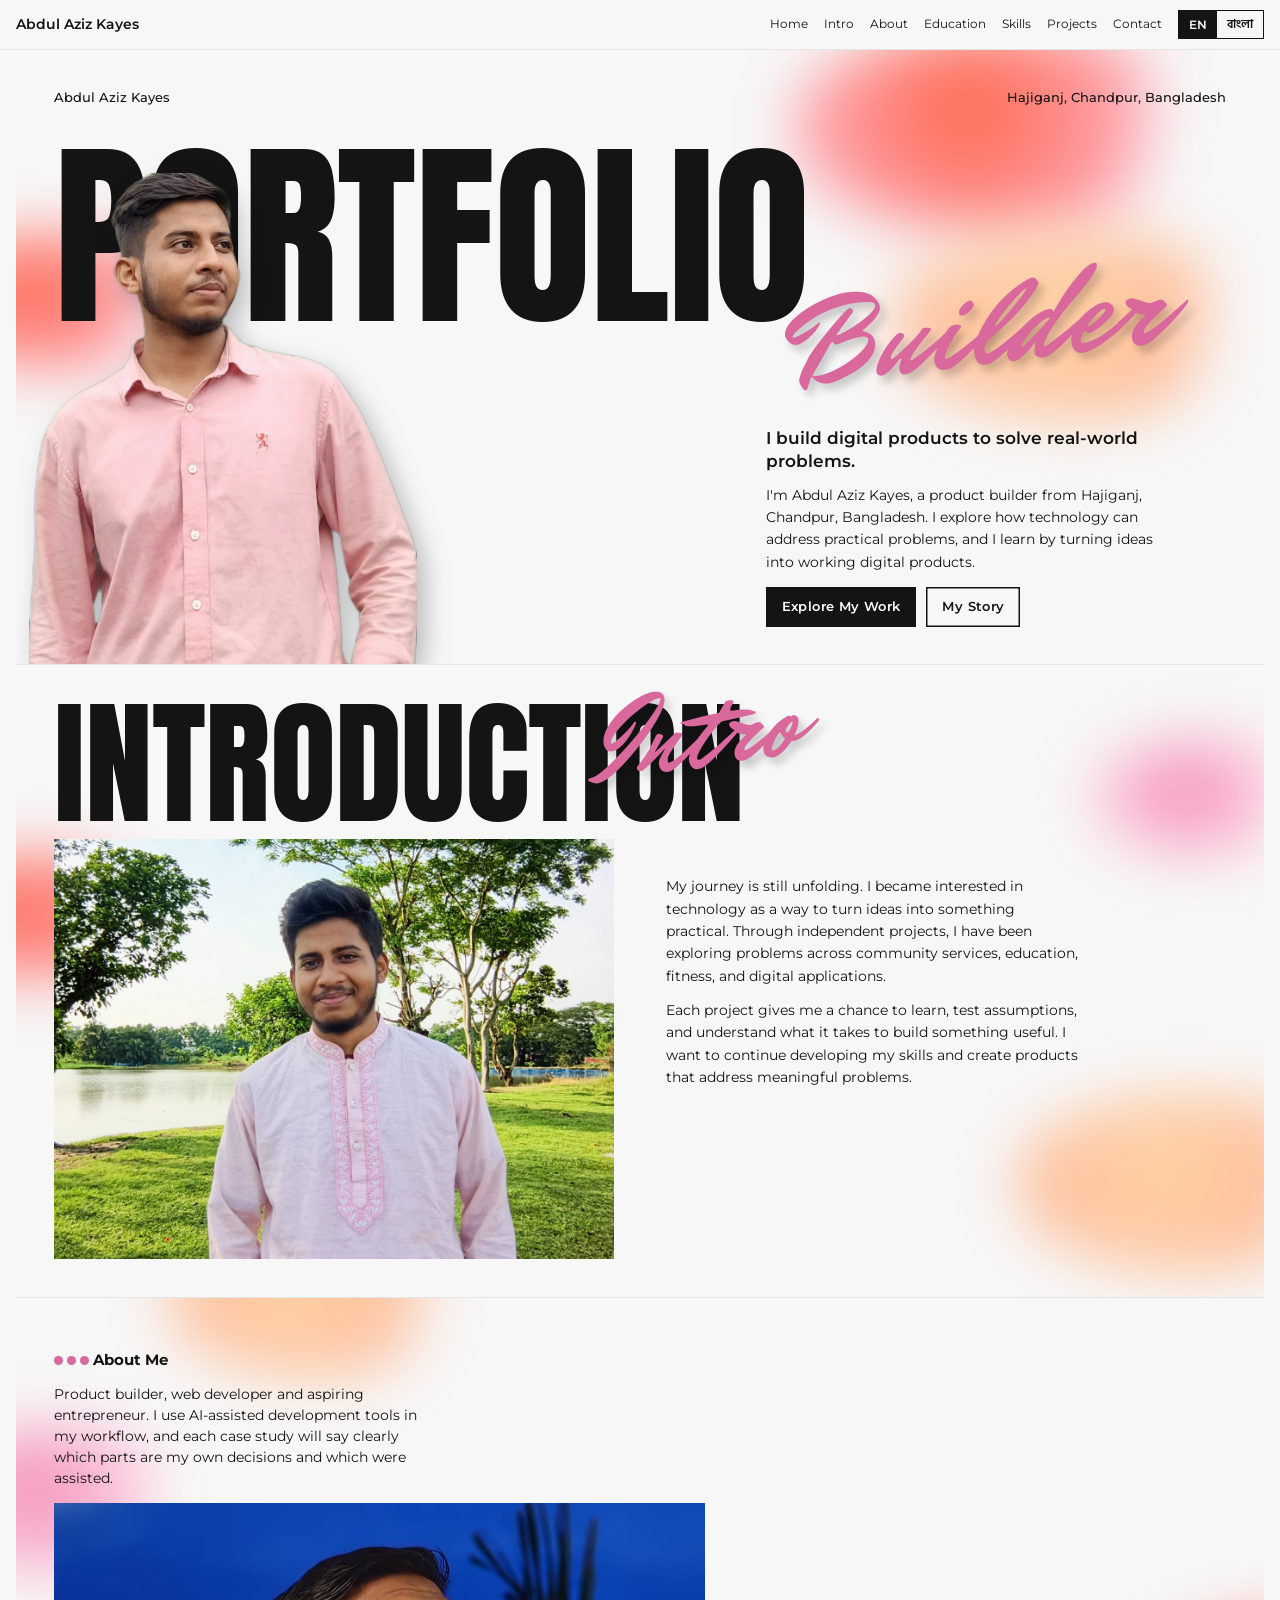
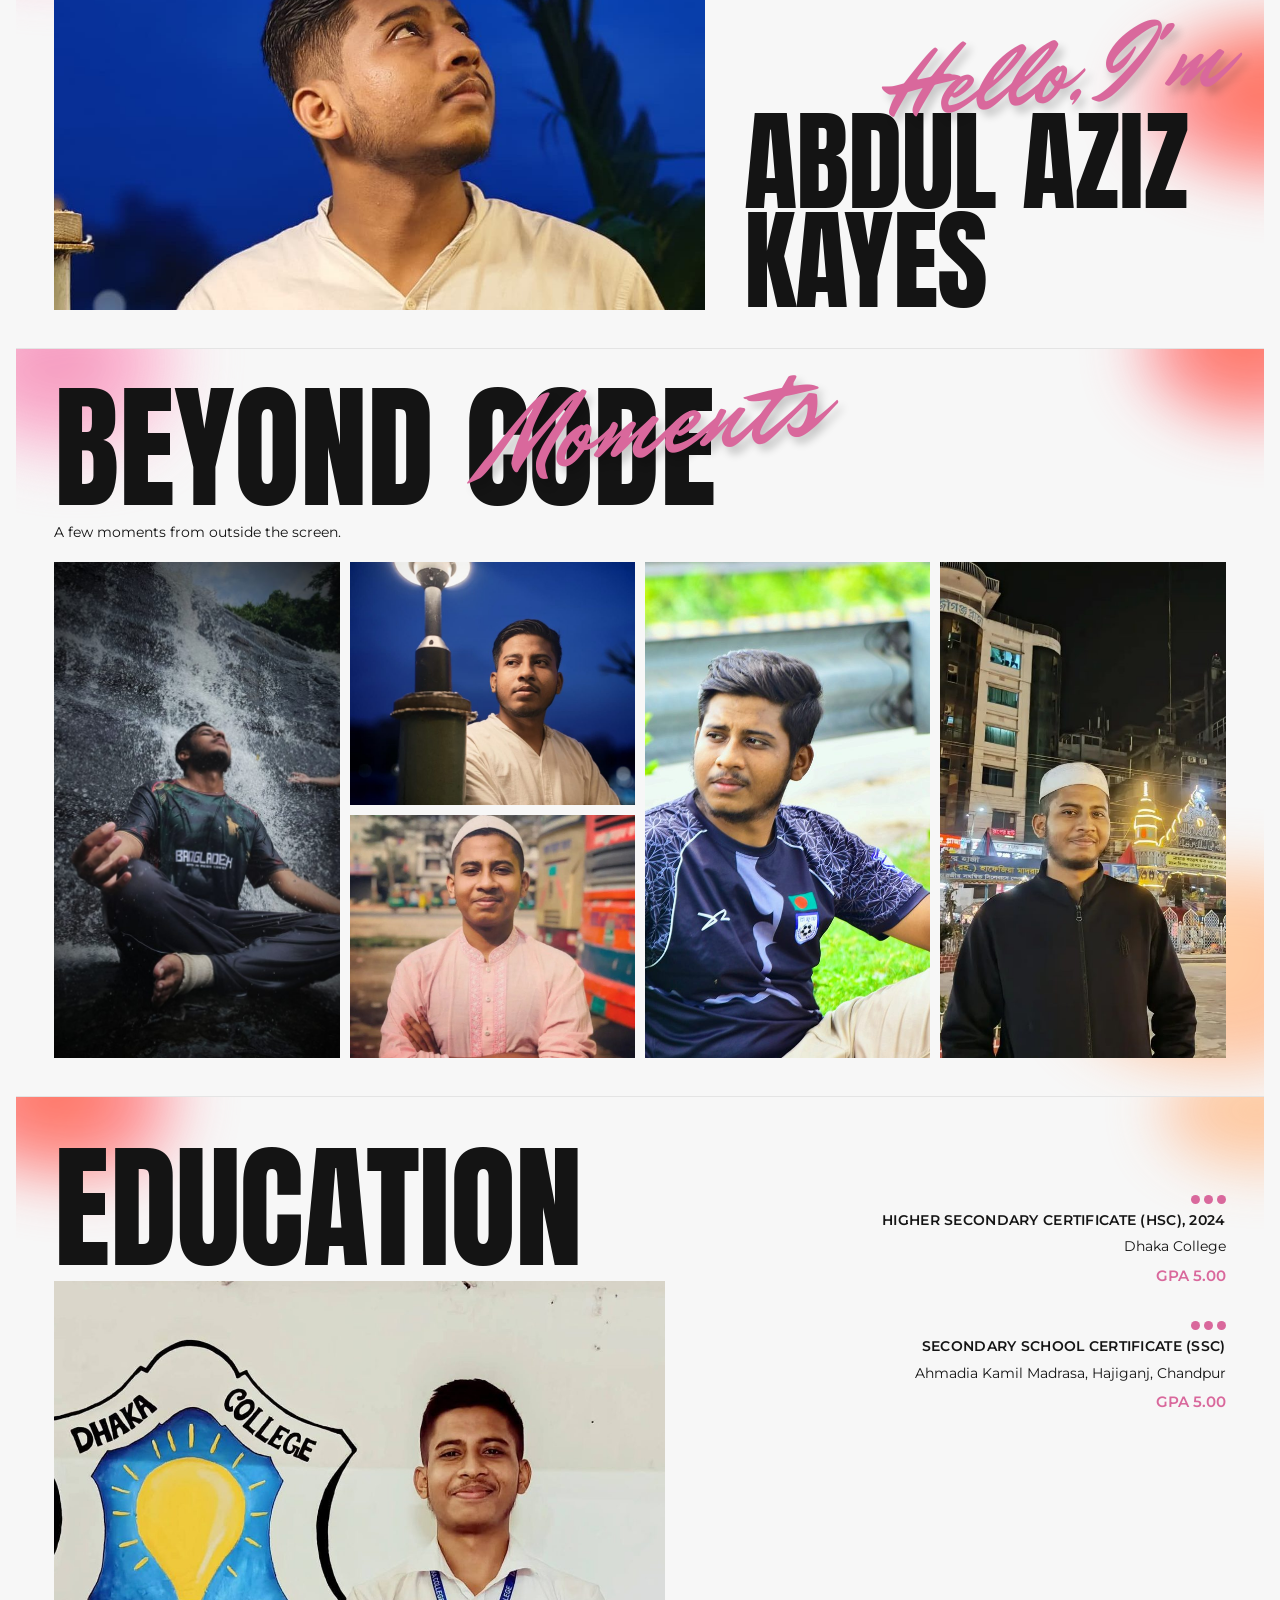
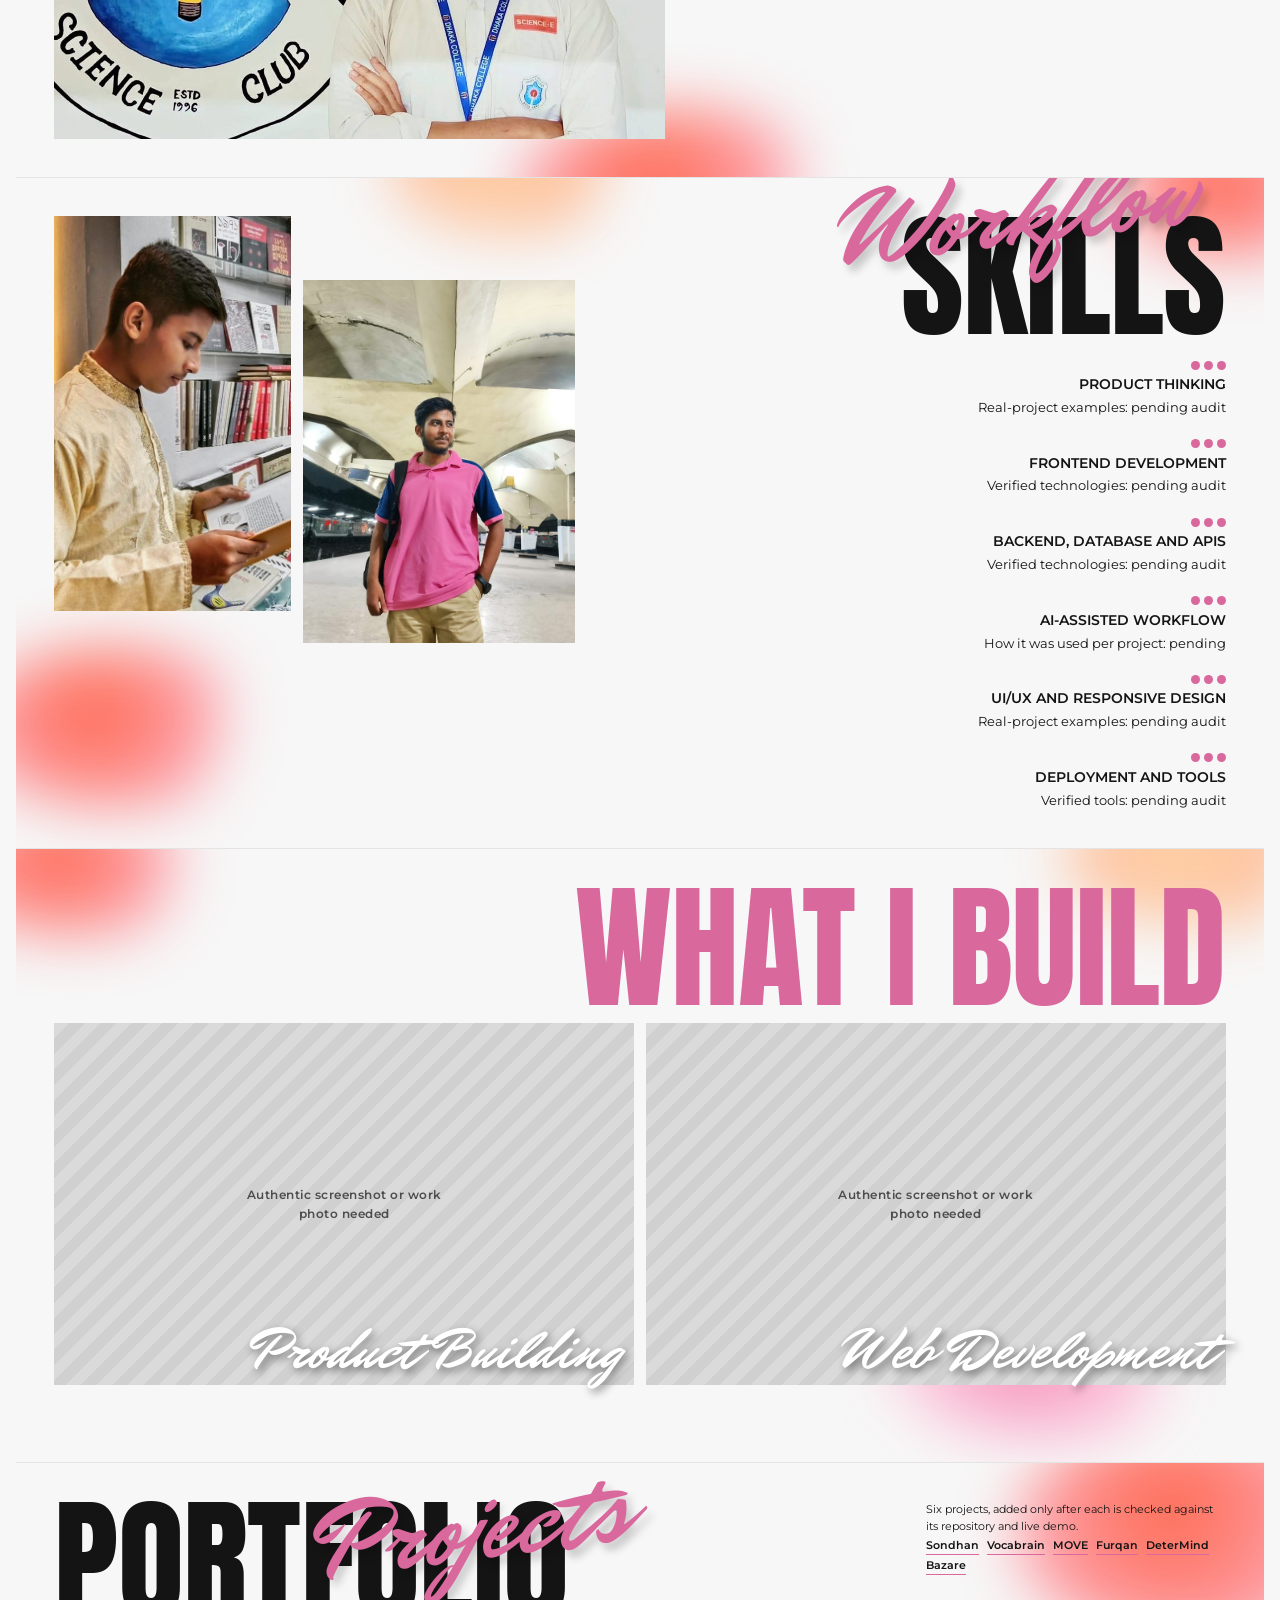
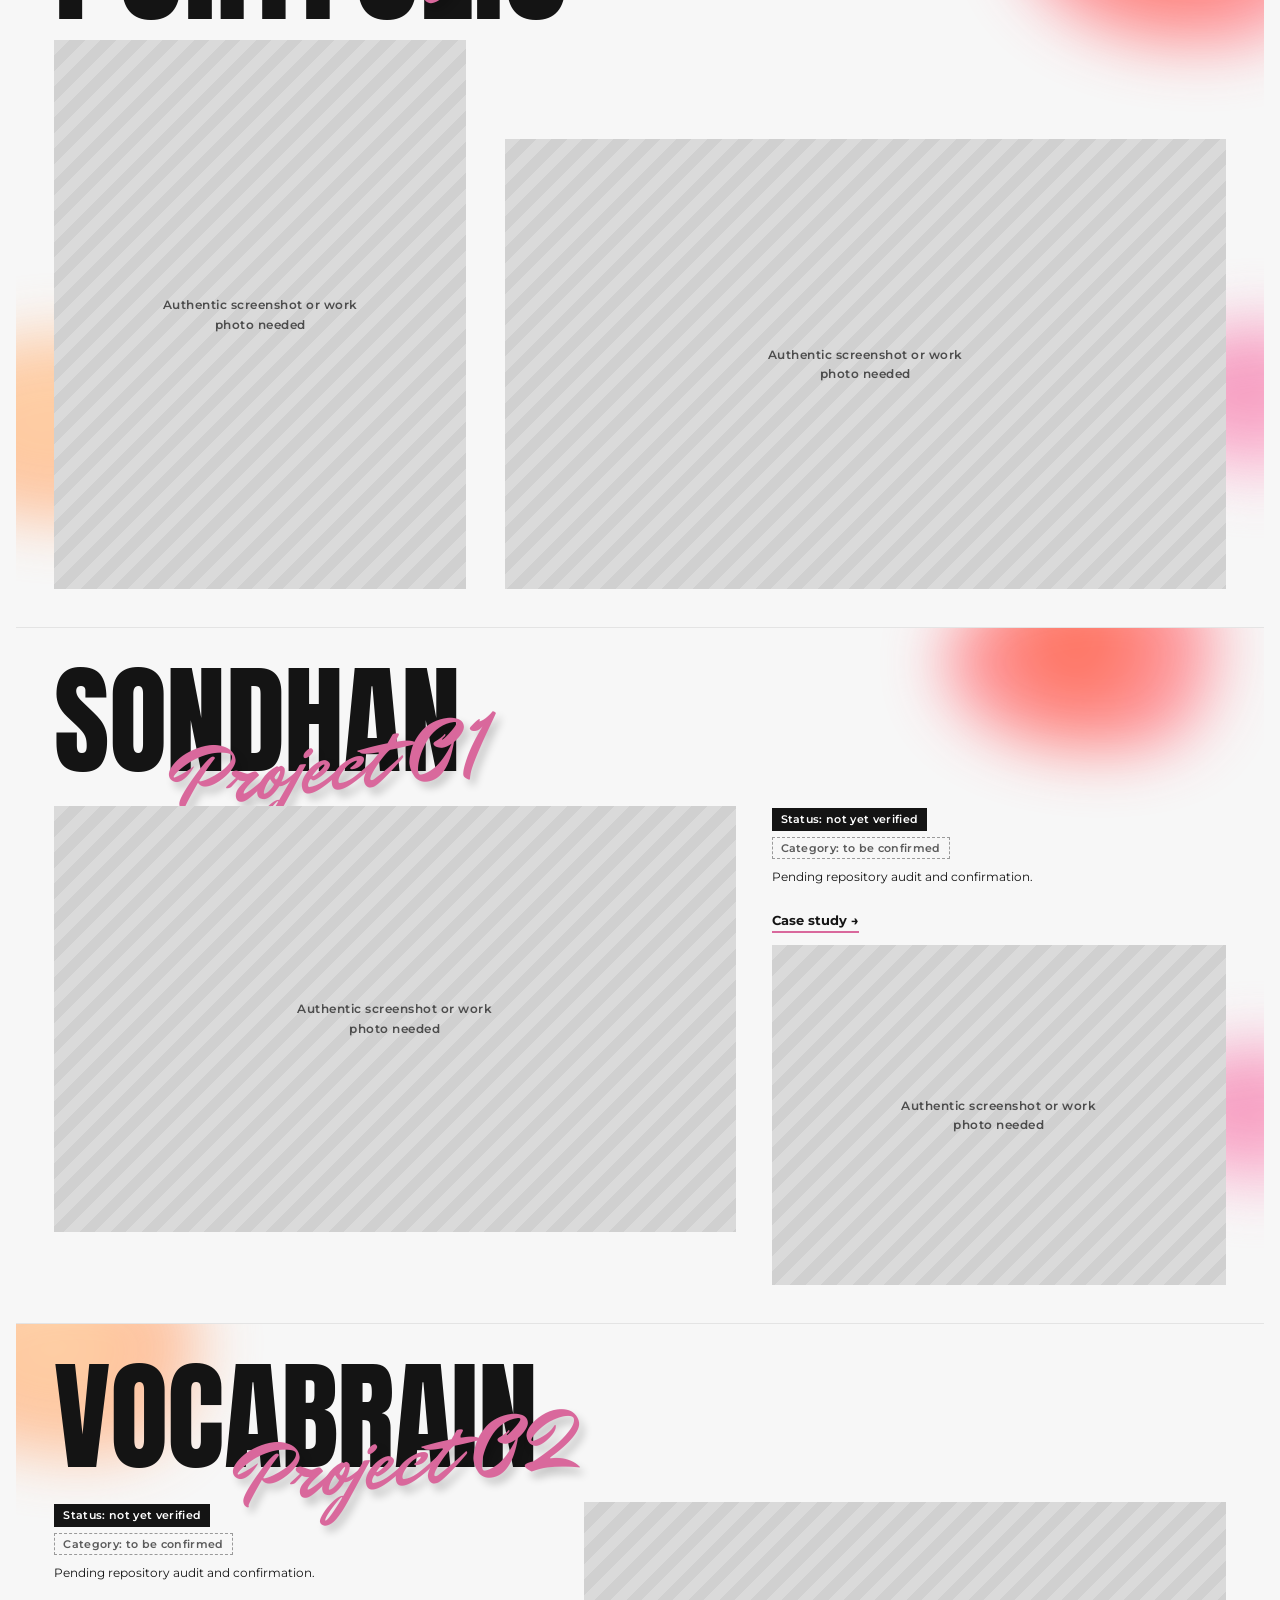
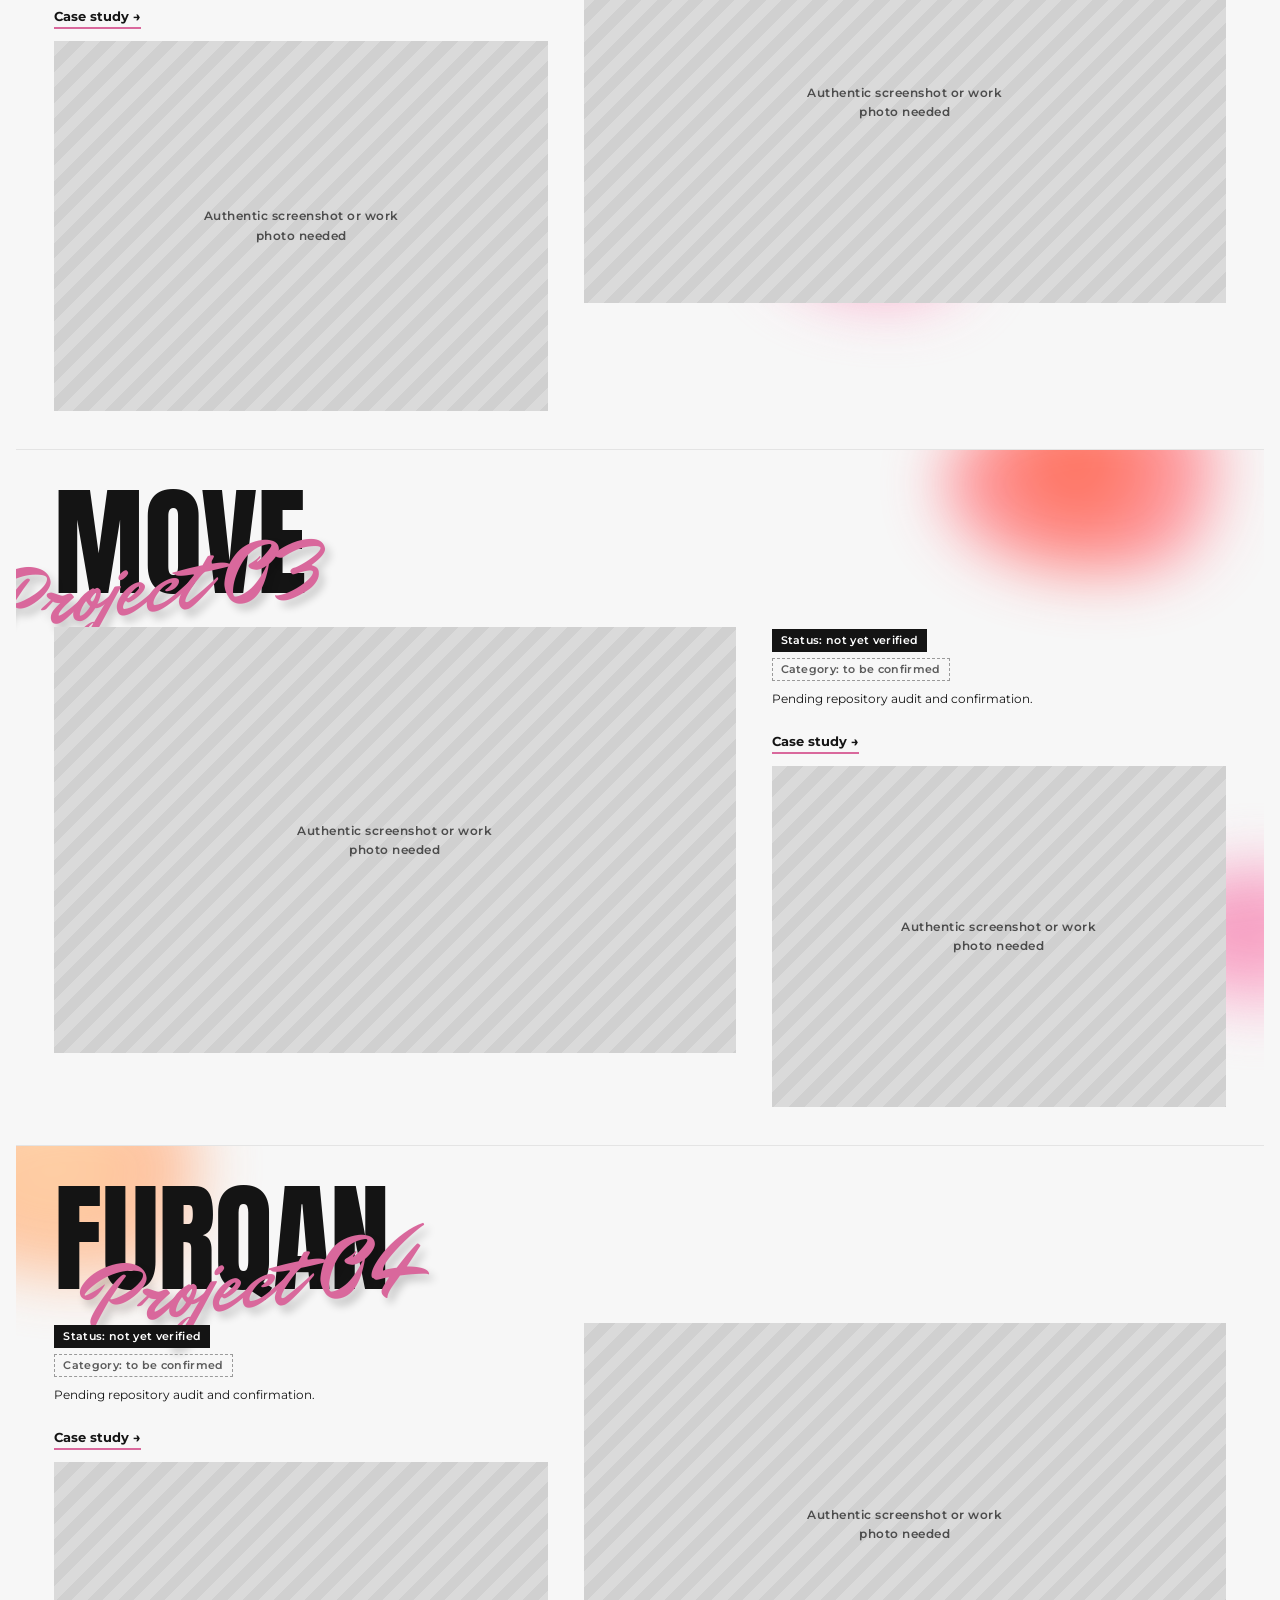
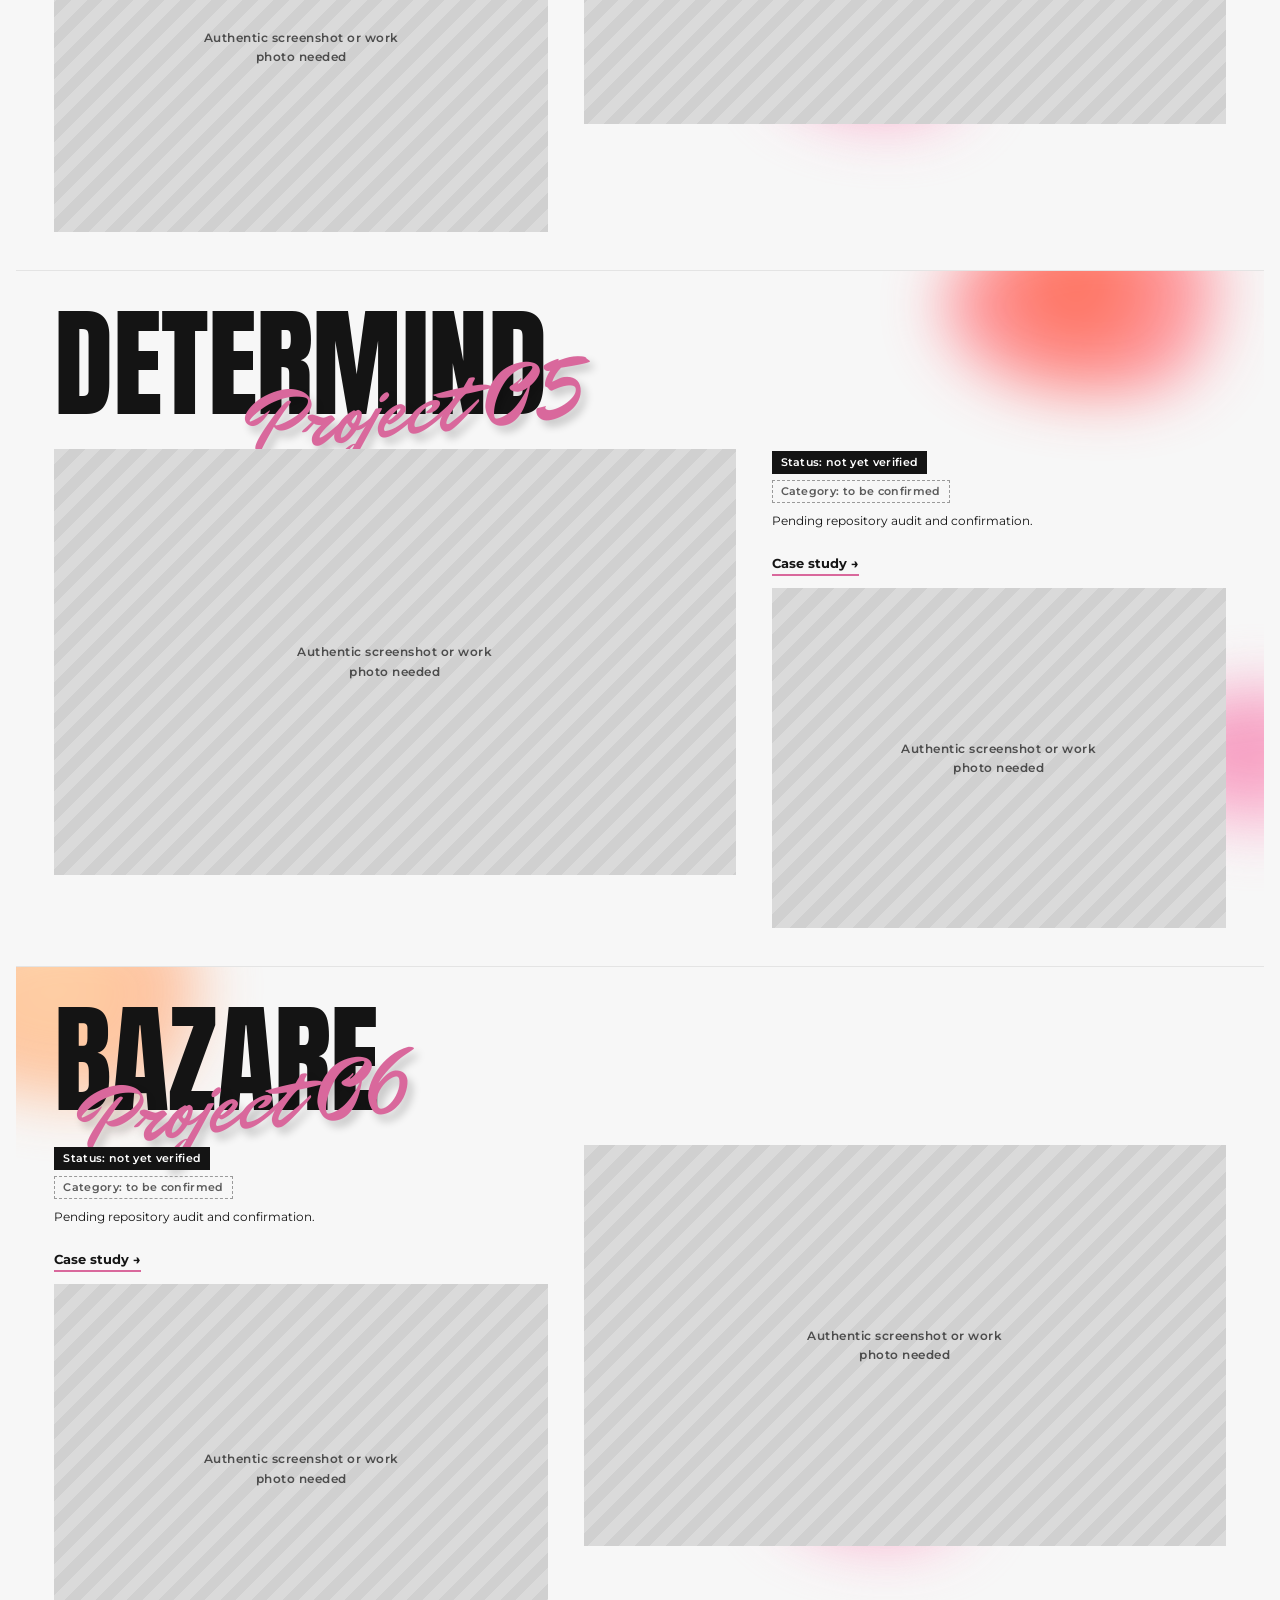
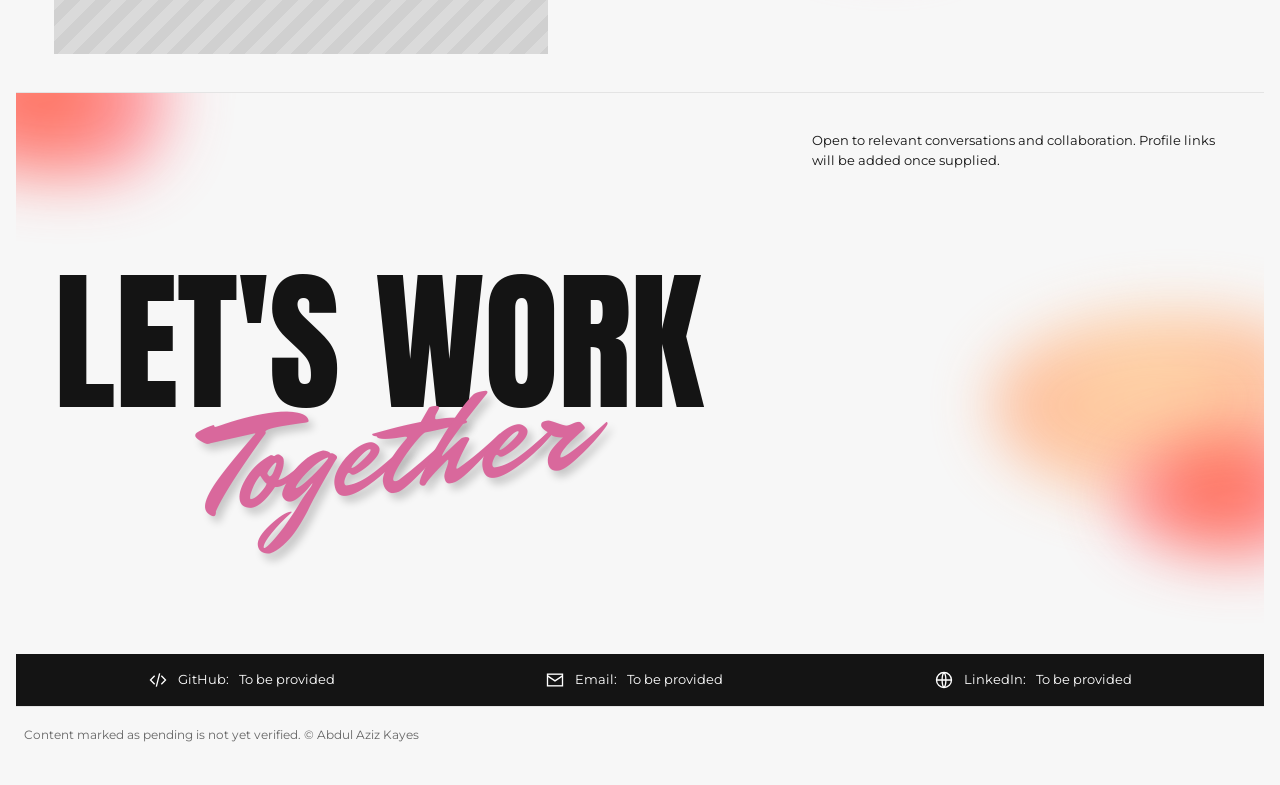
==== commit 3e74d152: "Rebuild portfolio as a bilingual black-and-pink site with colour photos Adds homepage, project case-" ====
--- a/index.html
+++ b/index.html
@@ -1,452 +1,149 @@
-<!DOCTYPE html>
-<html lang="en">
-<head>
-<meta charset="UTF-8">
-<meta name="viewport" content="width=device-width, initial-scale=1.0">
-<meta name="robots" content="noindex, nofollow">
-<title>Abdul Aziz — Applicant Profile</title>
-<link rel="preconnect" href="https://fonts.googleapis.com">
-<link href="https://fonts.googleapis.com/css2?family=Space+Grotesk:wght@400;500;600;700&family=Inter:wght@400;500;600&family=JetBrains+Mono:wght@400;500&display=swap" rel="stylesheet">
-<style>
-  :root{
-    --bg:#0a0e16;
-    --panel:#101823;
-    --panel-2:#0d1420;
-    --line:#1e2b3d;
-    --copper:#c9793f;
-    --copper-soft:rgba(201,121,63,0.14);
-    --signal:#2fa876;
-    --text:#e8edf4;
-    --muted:#8695ab;
-    --muted-2:#5c6b82;
-    --nav-bg:rgba(10,14,22,0.85);
-    --lightbox-bg:rgba(5,7,11,0.92);
-    --scheme:dark;
-  }
-  html[data-theme="light"]{
-    --bg:#f2f0eb;
-    --panel:#ffffff;
-    --panel-2:#eae7df;
-    --line:#ddd8cc;
-    --copper:#b0602a;
-    --copper-soft:rgba(176,96,42,0.10);
-    --signal:#1f8a5f;
-    --text:#181510;
-    --muted:#5c574c;
-    --muted-2:#8c8677;
-    --nav-bg:rgba(242,240,235,0.88);
-    --lightbox-bg:rgba(30,28,22,0.85);
-    --scheme:light;
-  }
-  .theme-toggle{
-    font-family:'JetBrains Mono',monospace; font-size:11px; letter-spacing:.05em;
-    border:1px solid var(--line); background:var(--panel); color:var(--muted);
-    padding:7px 13px; border-radius:3px; cursor:pointer; transition:.15s;
-  }
-  .theme-toggle:hover{border-color:var(--copper); color:var(--copper);}
-  *{box-sizing:border-box; margin:0; padding:0;}
-  html{scroll-behavior:smooth;}
-  body{
-    background:var(--bg); color:var(--text);
-    font-family:'Inter',sans-serif;
-    transition:background .25s, color .25s;
-    background-image:
-      linear-gradient(var(--line) 1px, transparent 1px),
-      linear-gradient(90deg, var(--line) 1px, transparent 1px);
-    background-size:64px 64px;
-    background-position:-1px -1px;
-  }
-  ::selection{background:var(--copper); color:#0a0e16;}
-  a{color:inherit;}
-  .wrap{max-width:980px; margin:0 auto; padding:0 28px;}
-  h1,h2,h3{font-family:'Space Grotesk',sans-serif; font-weight:600; letter-spacing:-0.01em;}
-  .mono{font-family:'JetBrains Mono',monospace;}
-  .eyebrow{
-    font-family:'JetBrains Mono',monospace; font-size:12px; letter-spacing:0.12em;
-    text-transform:uppercase; color:var(--copper); display:flex; align-items:center; gap:10px;
-    margin-bottom:14px;
-  }
-  .eyebrow::before{content:''; width:22px; height:1px; background:var(--copper);}
-  section{padding:96px 0; border-bottom:1px solid var(--line);}
-  nav{
-    position:sticky; top:0; z-index:50; backdrop-filter:blur(10px);
-    background:var(--nav-bg); border-bottom:1px solid var(--line);
-  }
-  nav .wrap{display:flex; justify-content:space-between; align-items:center; gap:16px; padding:16px 28px; max-width:980px;}
-  @media(max-width:640px){ .navlinks{display:none;} }
-  .navlinks{display:flex; gap:26px; font-size:13px; color:var(--muted);}
-  .navlinks a{text-decoration:none; transition:color .15s;}
-  .navlinks a:hover{color:var(--text);}
-  .brand{font-family:'Space Grotesk',sans-serif; font-weight:600; font-size:15px;}
-  .brand span{color:var(--copper);}
-
-  /* HERO */
-  .hero{padding-top:120px; padding-bottom:80px; border-bottom:1px solid var(--line); position:relative; overflow:hidden;}
-  .hero h1{font-size:56px; line-height:1.05; max-width:720px;}
-  .hero .role{font-family:'JetBrains Mono',monospace; color:var(--muted); font-size:15px; margin-top:22px; max-width:560px; line-height:1.6;}
-  .hero-meta{display:flex; gap:28px; margin-top:40px; flex-wrap:wrap;}
-  .hero-meta div{font-family:'JetBrains Mono',monospace; font-size:12px; color:var(--muted-2);}
-  .hero-meta strong{display:block; color:var(--text); font-size:15px; font-family:'Inter',sans-serif; font-weight:600; margin-top:4px;}
-
-  /* SCHEMATIC SIGNATURE DIAGRAM */
-  .schematic{margin-top:56px; padding:28px; background:var(--panel); border:1px solid var(--line); border-radius:4px; position:relative;}
-  .schematic-label{font-family:'JetBrains Mono',monospace; font-size:11px; color:var(--muted-2); letter-spacing:0.08em; margin-bottom:16px;}
-  svg text{font-family:'JetBrains Mono',monospace;}
-
-  /* ACADEMIC TIMELINE */
-  .timeline{position:relative; padding-left:32px;}
-  .timeline::before{content:''; position:absolute; left:7px; top:6px; bottom:6px; width:2px; background:linear-gradient(var(--copper), var(--signal));}
-  .tnode{position:relative; padding-bottom:44px;}
-  .tnode:last-child{padding-bottom:0;}
-  .tnode::before{content:''; position:absolute; left:-32px; top:2px; width:16px; height:16px; border-radius:50%; background:var(--bg); border:2px solid var(--copper);}
-  .tnode.verified::before{border-color:var(--signal);}
-  .tnode-head{display:flex; justify-content:space-between; align-items:baseline; flex-wrap:wrap; gap:8px;}
-  .tnode h3{font-size:19px;}
-  .tnode .year{font-family:'JetBrains Mono',monospace; color:var(--muted-2); font-size:13px;}
-  .tnode p{color:var(--muted); margin-top:6px; font-size:14px;}
-  .gpa-badge{display:inline-block; margin-top:10px; padding:4px 10px; background:var(--copper-soft); border:1px solid var(--copper); color:var(--copper); font-family:'JetBrains Mono',monospace; font-size:12px; border-radius:3px;}
-  .doc-link{
-    display:inline-flex; align-items:center; gap:6px; margin-top:12px; font-family:'JetBrains Mono',monospace;
-    font-size:12px; color:var(--muted); border:1px solid var(--line); padding:6px 12px; border-radius:3px;
-    cursor:pointer; transition:.15s; background:var(--panel);
-  }
-  .doc-link:hover{border-color:var(--copper); color:var(--copper);}
-  .doc-link::before{content:'▤';}
-
-  /* IELTS BARS */
-  .ielts-card{margin-top:52px; background:var(--panel); border:1px solid var(--line); border-radius:4px; padding:28px;}
-  .ielts-top{display:flex; justify-content:space-between; align-items:center; margin-bottom:24px; flex-wrap:wrap; gap:12px;}
-  .ielts-overall{font-family:'Space Grotesk'; font-size:38px; font-weight:600;}
-  .ielts-overall span{font-size:14px; color:var(--muted); font-family:'JetBrains Mono',monospace; display:block; font-weight:400;}
-  .cefr{font-family:'JetBrains Mono',monospace; font-size:12px; padding:5px 11px; border:1px solid var(--signal); color:var(--signal); border-radius:3px;}
-  .bar-row{display:flex; align-items:center; gap:14px; margin-bottom:12px;}
-  .bar-label{width:78px; font-family:'JetBrains Mono',monospace; font-size:12px; color:var(--muted);}
-  .bar-track{flex:1; height:8px; background:var(--panel-2); border-radius:4px; overflow:hidden;}
-  .bar-fill{height:100%; background:linear-gradient(90deg, var(--copper), var(--signal));}
-  .bar-val{width:32px; font-family:'JetBrains Mono',monospace; font-size:13px; text-align:right;}
-
-  /* PROJECTS */
-  .proj-grid{display:grid; grid-template-columns:1fr 1fr; gap:16px; margin-top:44px;}
-  @media(max-width:700px){.proj-grid{grid-template-columns:1fr;}}
-  .proj-card{background:var(--panel); border:1px solid var(--line); border-radius:4px; padding:22px; transition:.2s; text-decoration:none; display:block;}
-  .proj-card:hover{border-color:var(--copper); transform:translateY(-2px);}
-  .proj-head{display:flex; justify-content:space-between; align-items:flex-start;}
-  .proj-head h3{font-size:18px;}
-  .status{font-family:'JetBrains Mono',monospace; font-size:10px; padding:3px 8px; border-radius:2px; letter-spacing:.05em;}
-  .status.live{background:rgba(73,216,148,0.12); color:var(--signal); border:1px solid rgba(73,216,148,0.4);}
-  .status.dev{background:rgba(201,121,63,0.12); color:var(--copper); border:1px solid rgba(201,121,63,0.4);}
-  .proj-card p{color:var(--muted); font-size:13.5px; margin-top:10px; line-height:1.6;}
-  .proj-tag{font-family:'JetBrains Mono',monospace; font-size:11px; color:var(--muted-2); margin-top:14px; display:block;}
-
-  /* WHY MECHATRONICS */
-  .gap-row{display:flex; gap:18px; align-items:flex-start; padding:18px 0; border-bottom:1px solid var(--line);}
-  .gap-row:last-child{border-bottom:none;}
-  .gap-num{font-family:'JetBrains Mono',monospace; color:var(--copper); font-size:13px; padding-top:2px;}
-  .gap-row p{color:var(--muted); font-size:14.5px; line-height:1.7;}
-  .gap-row strong{color:var(--text);}
-
-  /* SOP */
-  .sop-body p{color:var(--muted); font-size:15px; line-height:1.85; margin-bottom:20px;}
-  .sop-body h4{font-size:14px; font-family:'JetBrains Mono',monospace; color:var(--copper); margin:34px 0 12px; text-transform:uppercase; letter-spacing:.06em;}
-  .pull{border-left:2px solid var(--copper); padding-left:20px; font-family:'Space Grotesk'; font-size:19px; color:var(--text); margin:28px 0; font-weight:500;}
-
-  /* VISION */
-  .vision-grid{display:grid; grid-template-columns:repeat(3,1fr); gap:16px; margin-top:40px;}
-  @media(max-width:700px){.vision-grid{grid-template-columns:1fr;}}
-  .vc{background:var(--panel); border:1px solid var(--line); padding:22px; border-radius:4px;}
-  .vc .n{font-family:'JetBrains Mono',monospace; color:var(--muted-2); font-size:12px;}
-  .vc h3{font-size:16px; margin:10px 0 8px;}
-  .vc p{color:var(--muted); font-size:13.5px; line-height:1.6;}
-
-  footer{padding:56px 0; text-align:center;}
-  footer p{color:var(--muted-2); font-family:'JetBrains Mono',monospace; font-size:12px;}
-  .contact-links{display:flex; justify-content:center; gap:24px; margin-top:18px; flex-wrap:wrap;}
-  .contact-links a{font-size:13px; color:var(--muted); text-decoration:none; border-bottom:1px solid var(--line); padding-bottom:2px;}
-  .contact-links a:hover{color:var(--copper); border-color:var(--copper);}
-
-  /* LIGHTBOX */
-  .lightbox{
-    display:none; position:fixed; inset:0; background:var(--lightbox-bg); z-index:100;
-    align-items:center; justify-content:center; padding:24px;
-  }
-  .lightbox.active{display:flex;}
-  .lightbox img{max-width:100%; max-height:90vh; border-radius:4px; border:1px solid var(--line);}
-  .lightbox-close{
-    position:absolute; top:24px; right:28px; color:var(--text); font-family:'JetBrains Mono',monospace;
-    font-size:13px; cursor:pointer; border:1px solid var(--line); padding:8px 14px; border-radius:3px;
-  }
-  .lightbox-close:hover{border-color:var(--copper); color:var(--copper);}
-
-  @media(max-width:640px){
-    .hero h1{font-size:36px;}
-    section{padding:64px 0;}
-  }
-</style>
-</head>
-<body>
-
-<nav>
-  <div class="wrap">
-    <div class="brand">ABDUL AZIZ<span>.</span></div>
-    <div class="navlinks">
-      <a href="#academic">Academic</a>
-      <a href="#projects">Projects</a>
-      <a href="#mechatronics">Mechatronics</a>
-      <a href="#sop">SOP</a>
-      <a href="#contact">Contact</a>
-    </div>
-    <button class="theme-toggle" id="themeToggle" onclick="toggleTheme()">☾ DARK</button>
-  </div>
-</nav>
-
-<section class="hero">
-  <div class="wrap">
-    <div class="eyebrow">Applicant Profile — Mechatronics Engineering</div>
-    <h1>I learn technology by building things that solve real problems first.</h1>
-    <p class="role">Seven products shipped by teaching myself the tools each one demanded — now seeking the engineering foundation to take that same instinct into physical, intelligent systems.</p>
-    <div class="hero-meta">
-      <div>SSC / HSC GPA <strong>5.00 / 5.00</strong></div>
-      <div>IELTS Academic <strong>6.5 Overall</strong></div>
-      <div>Live Products <strong>7 Shipped</strong></div>
-      <div>Applying For <strong>GKS — Mechatronics</strong></div>
-    </div>
-
-    <div class="schematic">
-      <div class="schematic-label">// SIG.01 — FROM DIGITAL TO PHYSICAL</div>
-      <svg viewBox="0 0 900 200" width="100%" height="auto" style="max-height:200px;">
-        <!-- left nodes: digital products -->
-        <g fill="none" stroke="#c9793f" stroke-width="1.4">
-          <line x1="90" y1="40" x2="330" y2="100"/>
-          <line x1="90" y1="100" x2="330" y2="100"/>
-          <line x1="90" y1="160" x2="330" y2="100"/>
-        </g>
-        <circle cx="90" cy="40" r="5" fill="#0a0e16" stroke="#c9793f" stroke-width="1.5"/>
-        <circle cx="90" cy="100" r="5" fill="#0a0e16" stroke="#c9793f" stroke-width="1.5"/>
-        <circle cx="90" cy="160" r="5" fill="#0a0e16" stroke="#c9793f" stroke-width="1.5"/>
-        <text x="105" y="44" fill="#8695ab" font-size="11">Sondhan / Bazare</text>
-        <text x="105" y="104" fill="#8695ab" font-size="11">Vocabrain / DeterMind</text>
-        <text x="105" y="164" fill="#8695ab" font-size="11">MOVE / Furqan / Healdi</text>
-
-        <!-- center node -->
-        <circle cx="360" cy="100" r="9" fill="#0a0e16" stroke="#c9793f" stroke-width="2"/>
-        <text x="335" y="135" fill="#c9793f" font-size="11" font-weight="600">SOFTWARE LAYER</text>
-
-        <!-- gap -->
-        <line x1="369" y1="100" x2="540" y2="100" stroke="#1e2b3d" stroke-width="1.4" stroke-dasharray="4 4"/>
-        <text x="410" y="90" fill="#5c6b82" font-size="10">sensing · actuation gap</text>
-
-        <!-- right node: mechatronics -->
-        <circle cx="550" cy="100" r="10" fill="#0a0e16" stroke="#49d894" stroke-width="2"/>
-        <text x="500" y="135" fill="#49d894" font-size="11" font-weight="600">MECHATRONICS</text>
-
-        <g fill="none" stroke="#49d894" stroke-width="1.4">
-          <line x1="560" y1="100" x2="800" y2="40"/>
-          <line x1="560" y1="100" x2="800" y2="100"/>
-          <line x1="560" y1="100" x2="800" y2="160"/>
-        </g>
-        <circle cx="810" cy="40" r="5" fill="#0a0e16" stroke="#49d894" stroke-width="1.5"/>
-        <circle cx="810" cy="100" r="5" fill="#0a0e16" stroke="#49d894" stroke-width="1.5"/>
-        <circle cx="810" cy="160" r="5" fill="#0a0e16" stroke="#49d894" stroke-width="1.5"/>
-        <text x="640" y="34" fill="#8695ab" font-size="11">Sensors / Embedded</text>
-        <text x="640" y="94" fill="#8695ab" font-size="11">Robotics / Automation</text>
-        <text x="640" y="154" fill="#8695ab" font-size="11">Aquaculture Device (idea)</text>
-      </svg>
-    </div>
-  </div>
-</section>
-
-<section id="academic">
-  <div class="wrap">
-    <div class="eyebrow">Academic Profile</div>
-    <h2>Documented, verifiable record</h2>
-
-    <div style="margin-top:44px;">
-      <div class="timeline">
-        <div class="tnode verified">
-          <div class="tnode-head"><h3>Dakhil (SSC) — Ahmadia Kamil Madrasa, Hajiganj, Chandpur</h3><span class="year">2022</span></div>
-          <p>Science group · Registration 1918636547/2020</p>
-          <span class="gpa-badge">GPA 5.00 / 5.00</span><br/>
-          <div class="doc-link" onclick="openLB('lb-ssc-cert')">View Certificate</div>
-          <div class="doc-link" onclick="openLB('lb-ssc-trans')" style="margin-left:8px;">View Transcript</div>
-        </div>
-        <div class="tnode verified">
-          <div class="tnode-head"><h3>Higher Secondary Certificate — Dhaka College</h3><span class="year">2024</span></div>
-          <p>Science group · Registration 1918636547/2022-23</p>
-          <span class="gpa-badge">GPA 5.00 / 5.00</span><br/>
-          <div class="doc-link" onclick="openLB('lb-hsc-cert')">View Certificate</div>
-          <div class="doc-link" onclick="openLB('lb-hsc-trans')" style="margin-left:8px;">View Transcript</div>
-        </div>
-        <div class="tnode">
-          <div class="tnode-head"><h3>Bachelor's — Mechatronics Engineering</h3><span class="year">Applying</span></div>
-          <p>Global Korea Scholarship (GKS-U) — undergraduate track</p>
-        </div>
-      </div>
-    </div>
-
-    <div class="ielts-card">
-      <div class="ielts-top">
-        <div class="ielts-overall">6.5 <span>IELTS ACADEMIC — OVERALL</span></div>
-        <div class="cefr">CEFR B2</div>
-      </div>
-      <div class="bar-row"><div class="bar-label">Listening</div><div class="bar-track"><div class="bar-fill" style="width:83%"></div></div><div class="bar-val">7.5</div></div>
-      <div class="bar-row"><div class="bar-label">Reading</div><div class="bar-track"><div class="bar-fill" style="width:72%"></div></div><div class="bar-val">6.5</div></div>
-      <div class="bar-row"><div class="bar-label">Writing</div><div class="bar-track"><div class="bar-fill" style="width:61%"></div></div><div class="bar-val">5.5</div></div>
-      <div class="bar-row"><div class="bar-label">Speaking</div><div class="bar-track"><div class="bar-fill" style="width:66%"></div></div><div class="bar-val">6.0</div></div>
-      <div class="doc-link" onclick="openLB('lb-ielts')" style="margin-top:16px;">View Test Report Form</div>
-    </div>
-  </div>
-</section>
-
-<section id="projects">
-  <div class="wrap">
-    <div class="eyebrow">Product Journey</div>
-    <h2>Seven ideas, taken to something working</h2>
-    <div class="proj-grid">
-
-      <a class="proj-card" href="https://sondhan.org" target="_blank">
-        <div class="proj-head"><h3>Sondhan</h3><span class="status live">LIVE</span></div>
-        <p>Blood donor search platform — matches by blood group and location down to the upazila, with a verified blood-bank directory and a phone-privacy reveal system.</p>
-        <span class="proj-tag">sondhan.org</span>
-      </a>
-
-      <a class="proj-card" href="https://bazare.vercel.app" target="_blank">
-        <div class="proj-head"><h3>Bazare</h3><span class="status live">LIVE</span></div>
-        <p>Bengali-language e-commerce marketplace built around Bangladesh's real payment and delivery infrastructure — bKash, Nagad, COD, Pathao, RedX.</p>
-        <span class="proj-tag">bazare.vercel.app</span>
-      </a>
-
-      <a class="proj-card" href="https://vocabrain-5lyb.vercel.app" target="_blank">
-        <div class="proj-head"><h3>Vocabrain</h3><span class="status live">LIVE</span></div>
-        <p>Premium IELTS vocabulary app with a spaced-repetition system and a Stripe-based freemium model.</p>
-        <span class="proj-tag">vocabrain-5lyb.vercel.app</span>
-      </a>
-
-      <a class="proj-card" href="https://sondhan-pharmacy.vercel.app" target="_blank">
-        <div class="proj-head"><h3>Healdi</h3><span class="status live">LIVE</span></div>
-        <p>30-minute medicine delivery concept with a three-panel architecture — customer, pharmacy, and admin — modeling commission-based settlements.</p>
-        <span class="proj-tag">sondhan-pharmacy.vercel.app</span>
-      </a>
-
-      <a class="proj-card" href="https://move-app-h2me.vercel.app" target="_blank">
-        <div class="proj-head"><h3>MOVE</h3><span class="status dev">IN DEV</span></div>
-        <p>Turns real-world walking and running distance into progress along virtual routes mapped to Bangladesh.</p>
-        <span class="proj-tag">move-app-h2me.vercel.app</span>
-      </a>
-
-      <a class="proj-card" href="https://furqan-tan.vercel.app" target="_blank">
-        <div class="proj-head"><h3>Furqan</h3><span class="status live">LIVE</span></div>
-        <p>Quran-understanding platform for Bengali-speaking users, being extended with a structured research layer.</p>
-        <span class="proj-tag">furqan-tan.vercel.app</span>
-      </a>
-
-      <a class="proj-card" href="https://deter-mind.vercel.app" target="_blank">
-        <div class="proj-head"><h3>DeterMind</h3><span class="status dev">IN DEV</span></div>
-        <p>Self-improvement dashboard for students, now being extended with an in-app AI feature called Sigma.</p>
-        <span class="proj-tag">deter-mind.vercel.app</span>
-      </a>
-
-    </div>
-  </div>
-</section>
-
-<section id="mechatronics">
-  <div class="wrap">
-    <div class="eyebrow">Why Mechatronics</div>
-    <h2>Where the software kept hitting a wall</h2>
-    <div style="margin-top:40px;">
-      <div class="gap-row">
-        <div class="gap-num">01</div>
-        <p><strong>Sondhan can help someone find a blood donor</strong> — but it cannot verify blood quality at the point of use. That needs sensing, not a database query.</p>
-      </div>
-      <div class="gap-row">
-        <div class="gap-num">02</div>
-        <p><strong>Bazare and Healdi can route a delivery</strong> — but neither can sense the condition of what it's carrying in transit. That needs embedded hardware, not an API call.</p>
-      </div>
-      <div class="gap-row">
-        <div class="gap-num">03</div>
-        <p><strong>Every one of these systems ends at the screen.</strong> Mechatronics — mechanical systems, electronics, embedded programming, sensors, and control — is the foundation for building systems that sense and act in the physical world, not just process and display information.</p>
-      </div>
-    </div>
-  </div>
-</section>
-
-<section id="sop">
-  <div class="wrap">
-    <div class="eyebrow">Statement of Purpose</div>
-    <h2>The full statement</h2>
-    <div class="sop-body" style="margin-top:36px;">
-      <p>I am most motivated by a simple question: can I turn a real problem into something that works? Rather than being interested in technology only as a subject of study, I have gradually developed a habit of learning by building. When an idea interests me, I try to understand the problem, learn the technologies I need, develop a solution, and improve it through experimentation. This approach has led me from building software products to a broader ambition: developing intelligent physical systems that can solve problems in the real world. Mechatronics Engineering is the next step I need to pursue that ambition.</p>
-
-      <p>I completed my Dakhil (Secondary School Certificate) in 2022 from Ahmadia Kamil Madrasa, Hajiganj, Chandpur, and my Higher Secondary Certificate from Dhaka College in 2024, both with a GPA of 5.00 out of 5.00 in the Science group. I have also achieved an IELTS Academic overall score of 6.5. Alongside my academic education, I have consistently pursued activities that have developed different aspects of my abilities. From an early age, I trained in music and participated in cultural competitions, achieving first place at the district level on several occasions and performing on television. Music taught me discipline, persistence, confidence, and the importance of continuous practice — qualities that have also shaped the way I approach my technical work.</p>
-
-      <p>My strongest practical learning, however, has come from building products. My flagship project, Sondhan, is a live blood donor search platform developed around a real and time-sensitive problem in Bangladesh. I designed and developed the platform to help users find potential blood donors based on blood group and location, while also considering donor privacy and system reliability. Taking Sondhan from an idea to a functioning product taught me that building technology for real users is fundamentally different from completing a classroom assignment. Production bugs, deployment issues, user experience, reliability, and continuous improvement all became part of the responsibility of building a real product.</p>
-
-      <p>That experience encouraged me to continue experimenting. I have developed or worked on products including Bazare, an e-commerce platform; MOVE, a gamified running and fitness concept; Furqan, a Quran-understanding platform for Bengali-speaking users; DeterMind, a student-oriented self-improvement platform; and Sigma, an AI-based system that I have been developing. These projects cover different problems and technologies, but they reflect one consistent pattern in how I learn: I start with an idea, identify what I do not know, acquire the necessary knowledge, build a solution, and learn from what happens when that solution meets reality.</p>
-
-      <p>Over time, this process has revealed a limitation in what I can currently create. Almost everything I have built exists digitally. Software can process information, connect people, automate workflows, and deliver intelligent services, but many of the problems that interest me require a system to physically sense its environment, make decisions, move, measure, or act.</p>
-
-      <p class="pull">That realization is what led me to Mechatronics Engineering.</p>
-
-      <p>I see mechatronics as the bridge between the digital and physical worlds. It brings together mechanical systems, electronics, programming, sensors, embedded systems, control, automation, and robotics. This multidisciplinary foundation is exactly what I need to expand from building software products to building intelligent machines and physical products. I want to understand not only how to write the code behind a system, but also how the sensors, electronics, mechanical structures, actuators, and control mechanisms work together to make that system function.</p>
-
-      <p>One example of the kind of problem I want to explore is aquaculture. I have been thinking about a small fish-shaped robotic device that could operate in water and collect information about water quality, environmental conditions, and fish activity. I have not built this device, and I do not present it as an existing achievement. Instead, it represents the kind of problem I want to become technically capable of solving. Turning such an idea into a reliable product would require knowledge of sensors, embedded systems, electronics, mechanical design, control, communication, and eventually intelligent data processing. This is precisely the type of multidisciplinary challenge that attracts me to Mechatronics.</p>
-
-      <h4>What I want from the program</h4>
-      <p>During my undergraduate studies, I want to build a rigorous foundation in engineering mathematics, physics, mechanics, electronics, programming, embedded systems, sensors and instrumentation, control systems, CAD, robotics, and automation. More importantly, I want to connect this knowledge with continuous practical experimentation. My goal is to graduate not only having passed engineering courses, but having developed the ability to move from a problem to a prototype and from a prototype toward a viable product.</p>
-
-      <h4>Long-term direction</h4>
-      <p>My long-term ambition extends beyond a conventional engineering career. I want to become a product-oriented engineer and technology entrepreneur. I intend to identify meaningful problems, develop innovative solutions, build and test early prototypes myself, and eventually create multidisciplinary teams capable of turning those solutions into scalable products. I want to build technology companies that address problems at meaningful scale and, over the course of my career, aspire to create globally relevant businesses capable of influencing entire industries.</p>
-
-      <p>I understand that ambitious products and companies are not created by ambition alone. They require technical depth, disciplined execution, experimentation, resilience, teamwork, and the ability to learn continuously. My experience in software development has already taught me how to begin that process. My education in Mechatronics will give me the engineering foundation to take it much further.</p>
-
-      <p>I therefore do not see Mechatronics Engineering simply as a degree that will lead to a job. I see it as the foundation for the kind of builder I want to become: someone capable of identifying real problems, understanding the technology required to solve them, creating the first working version, and eventually leading teams that turn those solutions into products with global impact. I have learned how to turn ideas into digital products. Now I want to learn how to turn ideas into intelligent machines — and ultimately build companies around solutions that matter.</p>
-    </div>
-  </div>
-</section>
-
-<section id="vision" style="border-bottom:none;">
-  <div class="wrap">
-    <div class="eyebrow">Career Vision</div>
-    <h2>Builder → Engineer → Founder</h2>
-    <div class="vision-grid">
-      <div class="vc"><div class="n">01</div><h3>Prototype personally</h3><p>Identify a real problem and build the first working version myself — the same instinct behind all seven products so far.</p></div>
-      <div class="vc"><div class="n">02</div><h3>Build with a team</h3><p>As products grow past what one person can carry, bring together engineers, designers, and business people to scale them.</p></div>
-      <div class="vc"><div class="n">03</div><h3>Build for physical impact</h3><p>Extend from digital products to intelligent, sensing, physical systems — companies built around solutions that matter at scale.</p></div>
-    </div>
-  </div>
-</section>
-
-<footer id="contact">
-  <div class="wrap">
-    <p>APPLICANT PROFILE — PRIVATE LINK — NOT INDEXED</p>
-    <div class="contact-links">
-      <a href="mailto:azizkayes2005@gmail.com">azizkayes2005@gmail.com</a>
-      <a href="https://wa.me/8801604508268">WhatsApp</a>
-    </div>
-  </div>
-</footer>
-
-<!-- LIGHTBOXES -->
-<div class="lightbox" id="lb-hsc-cert"><div class="lightbox-close" onclick="closeLB('lb-hsc-cert')">CLOSE ✕</div><img src="[data-uri]"></div>
-<div class="lightbox" id="lb-hsc-trans"><div class="lightbox-close" onclick="closeLB('lb-hsc-trans')">CLOSE ✕</div><img src="[data-uri]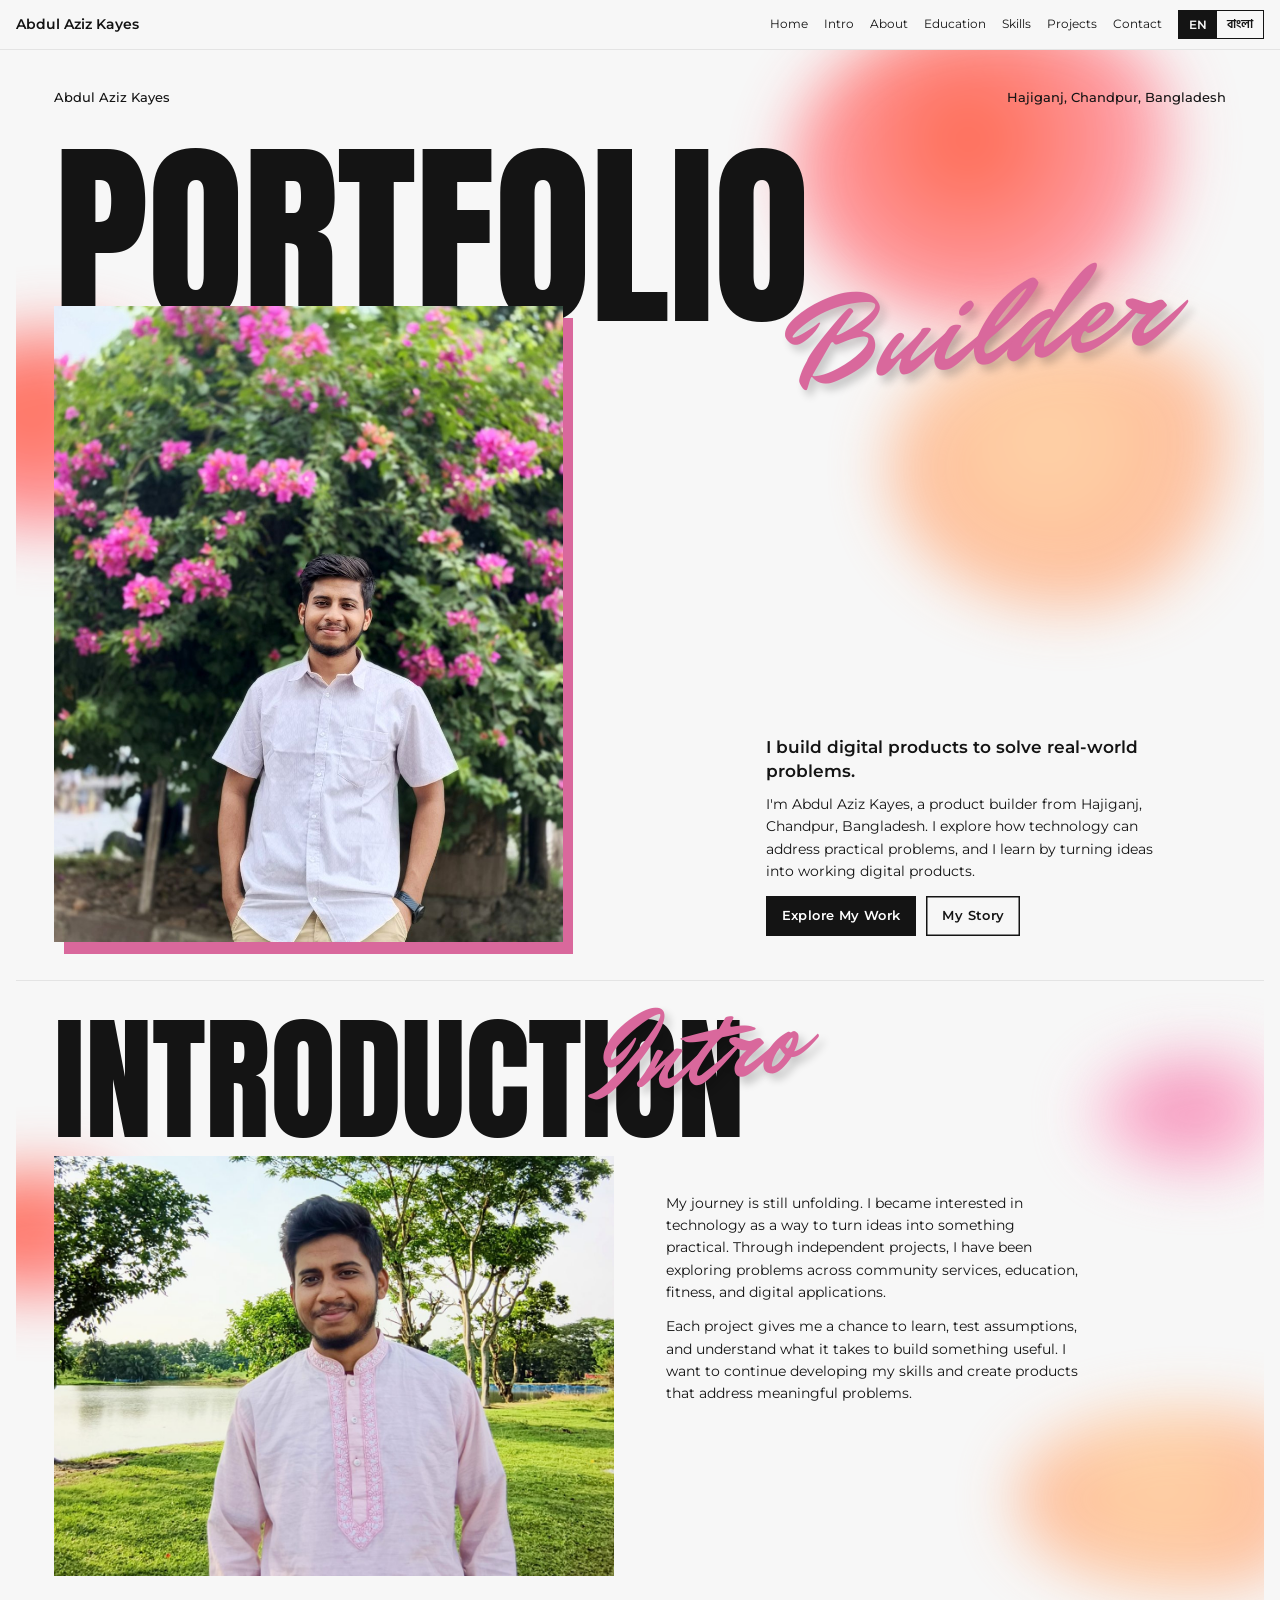
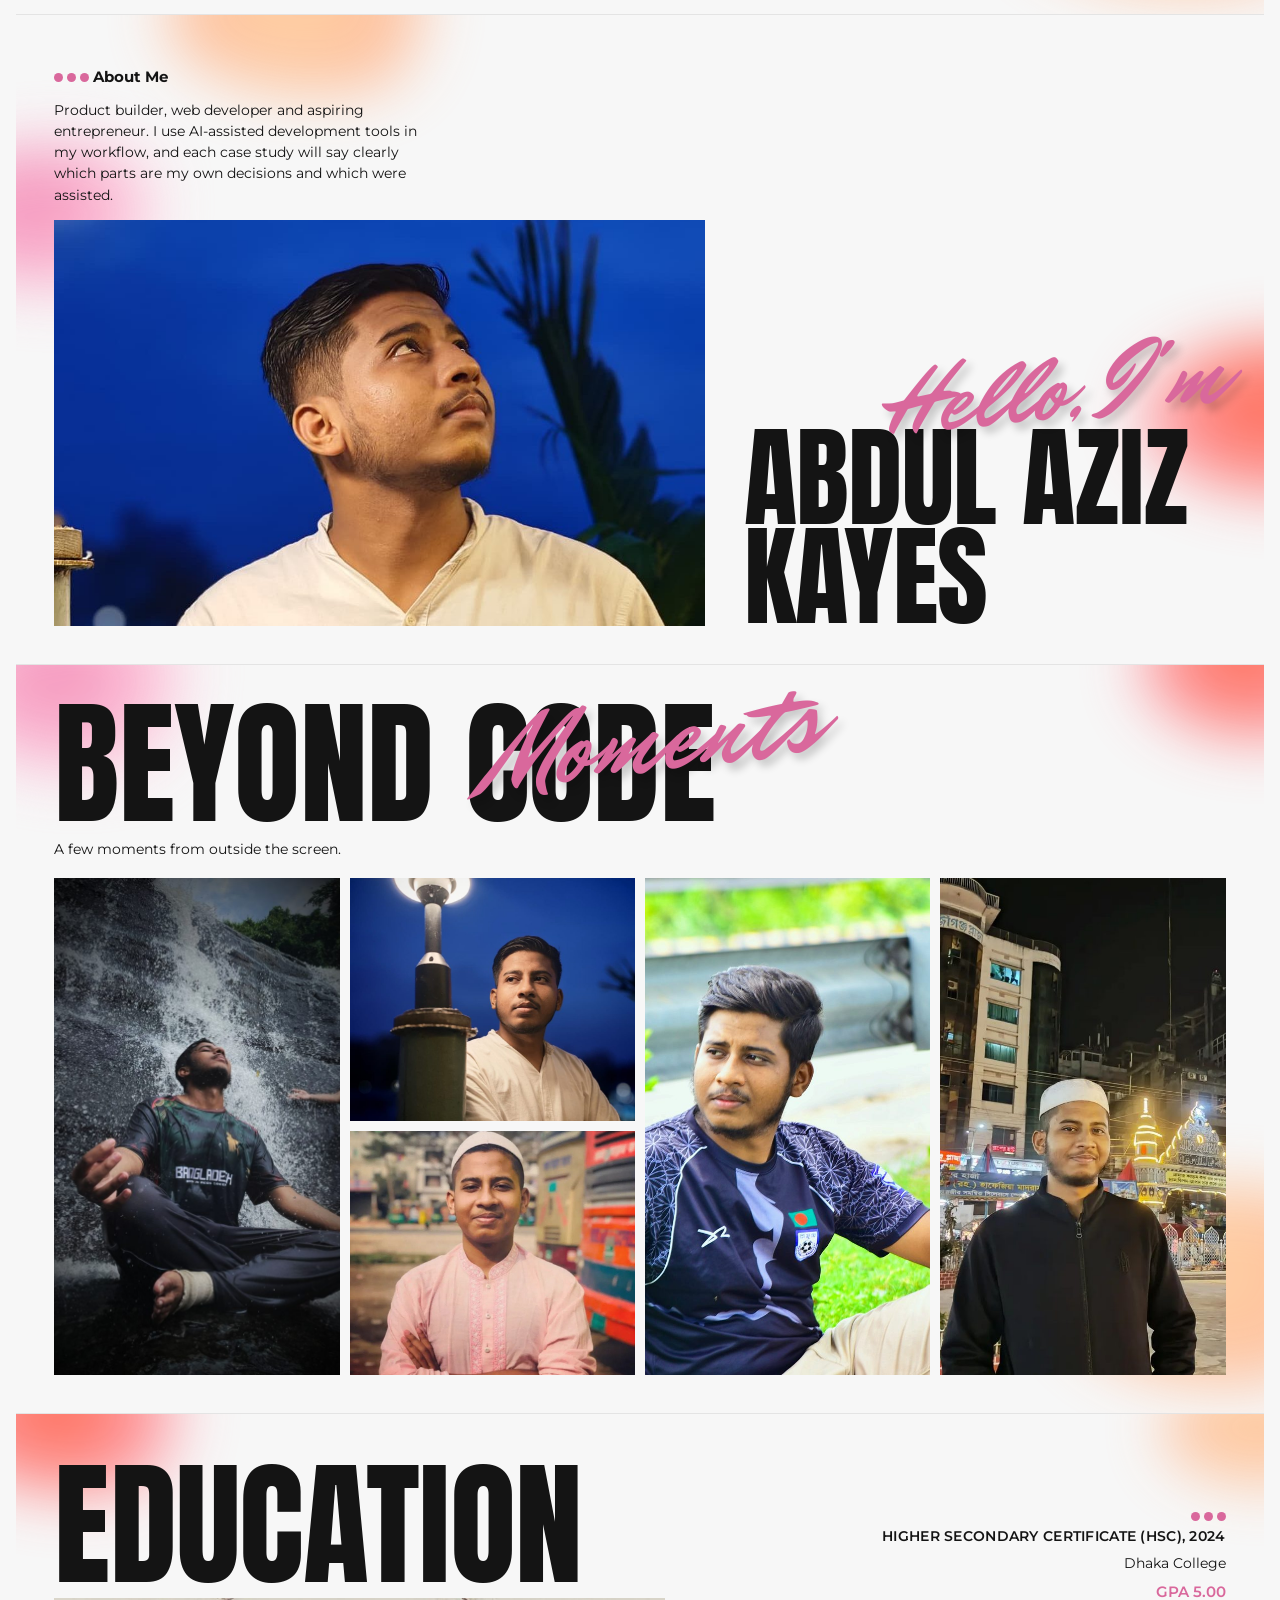
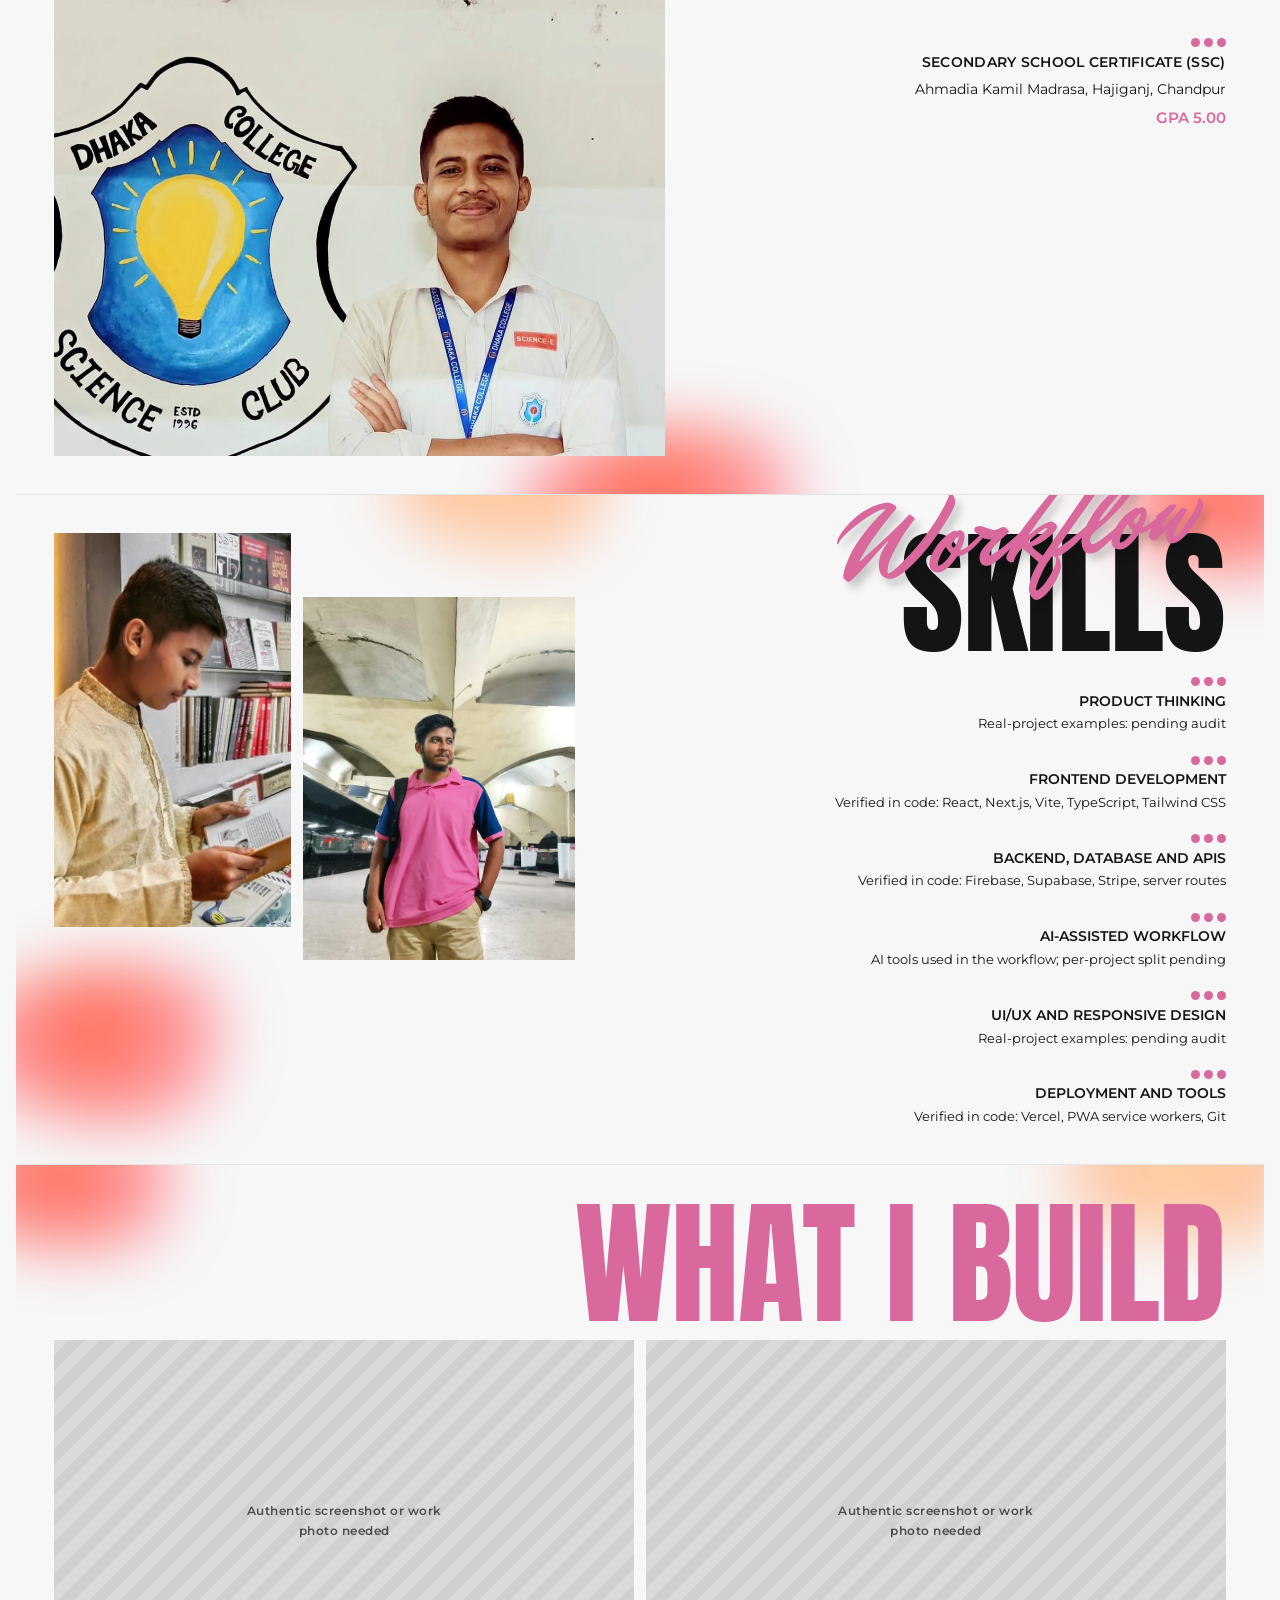
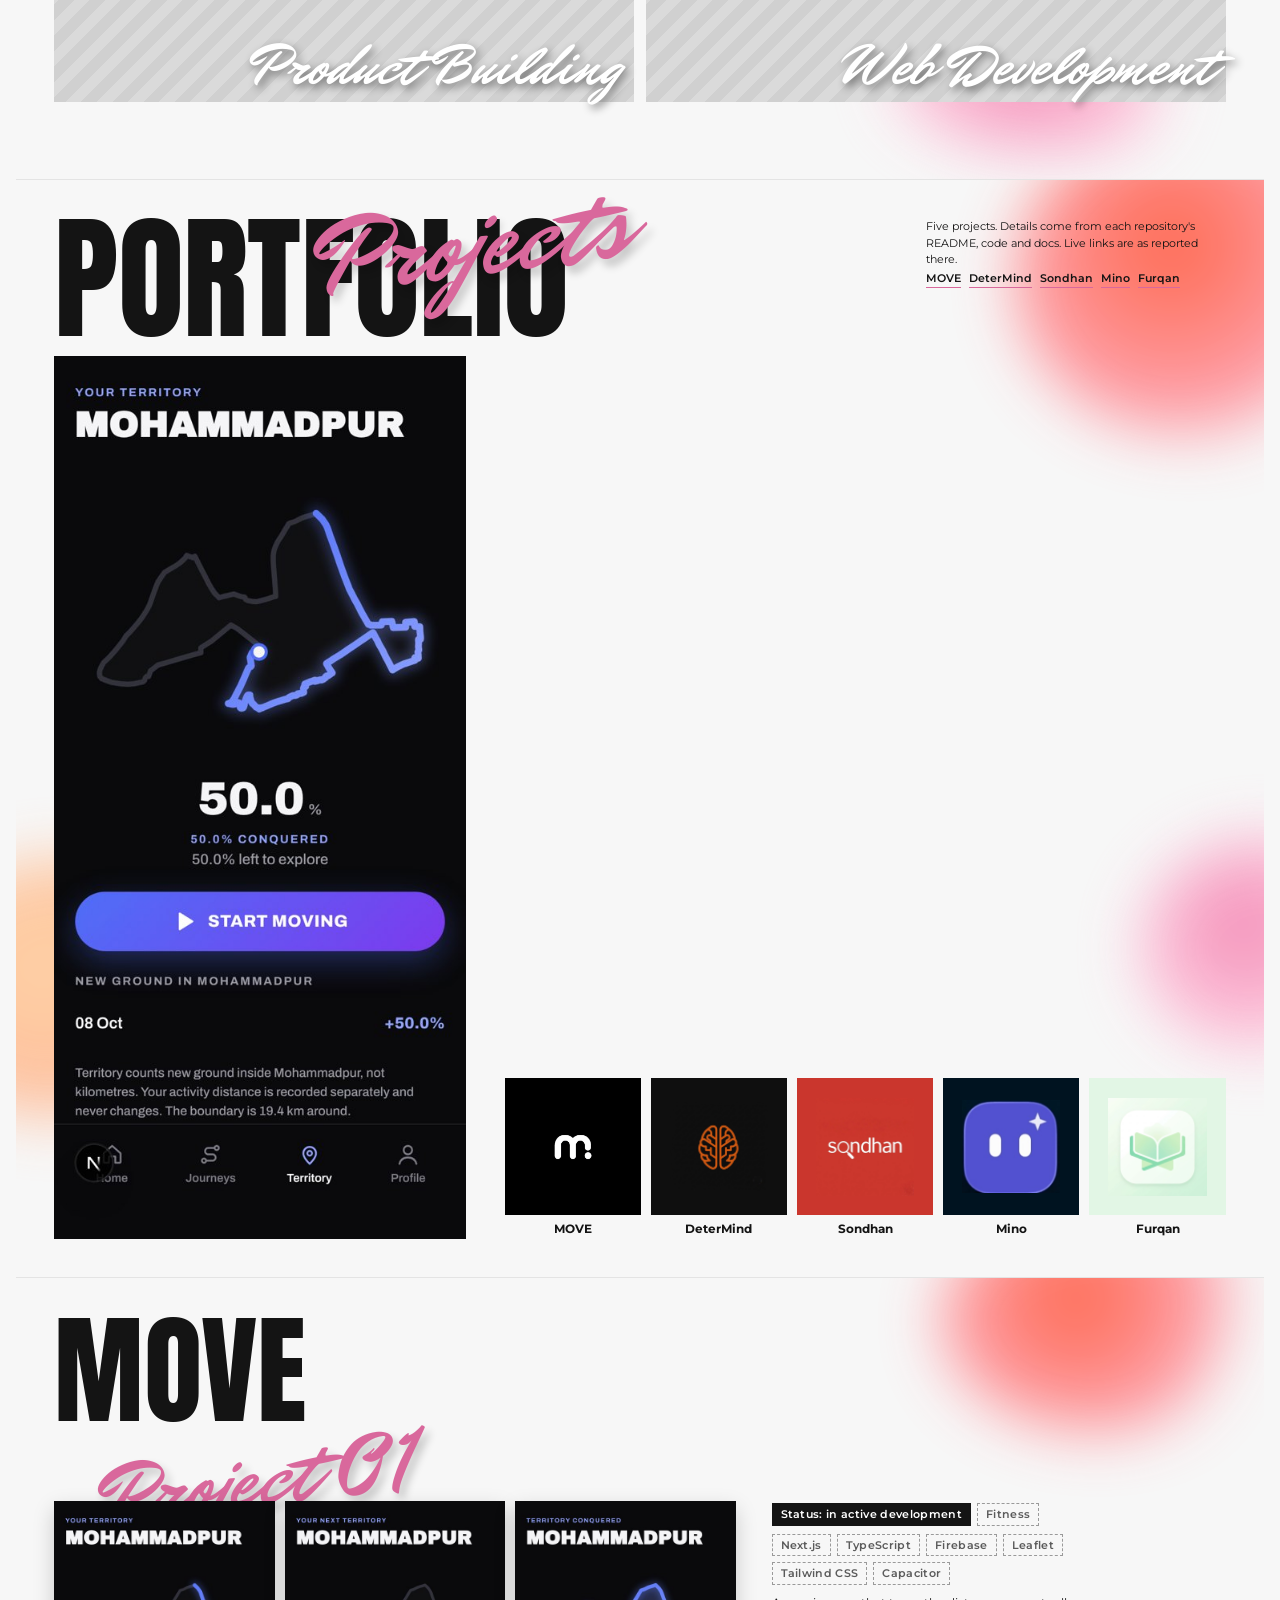
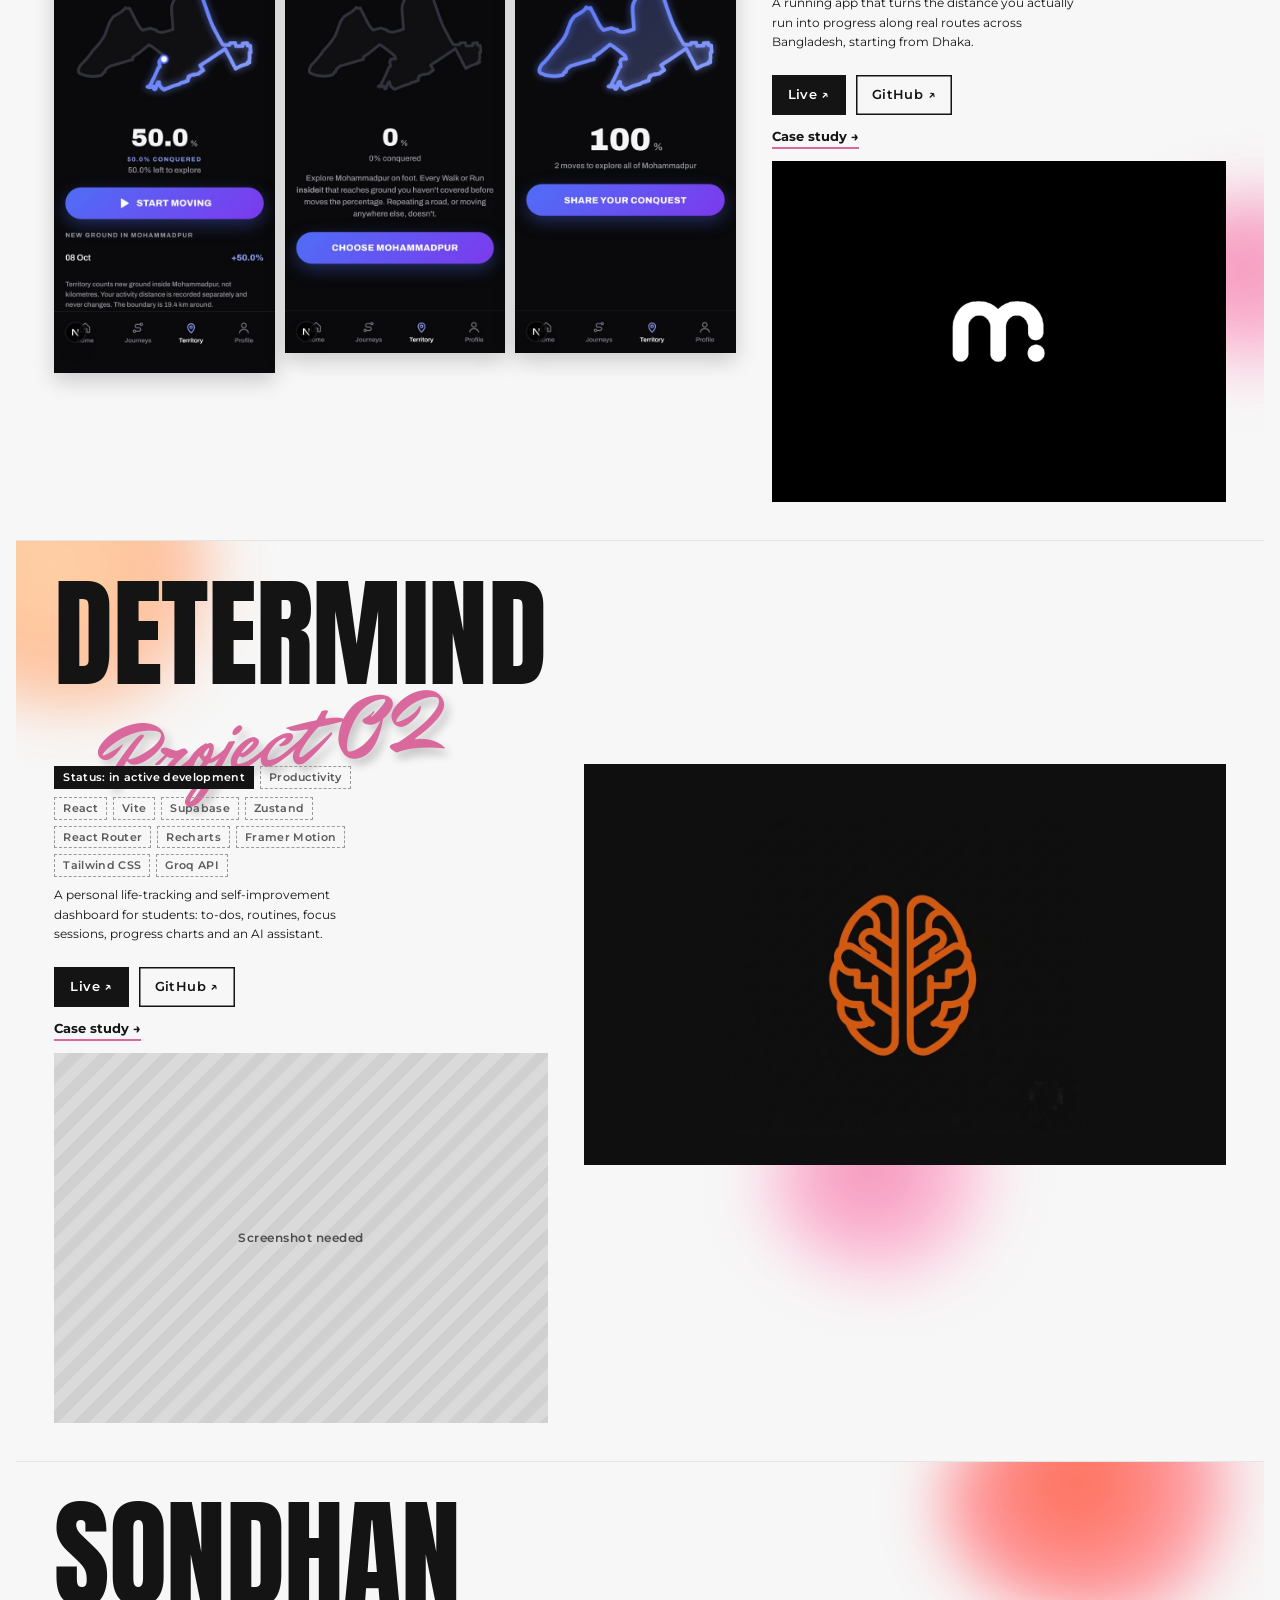
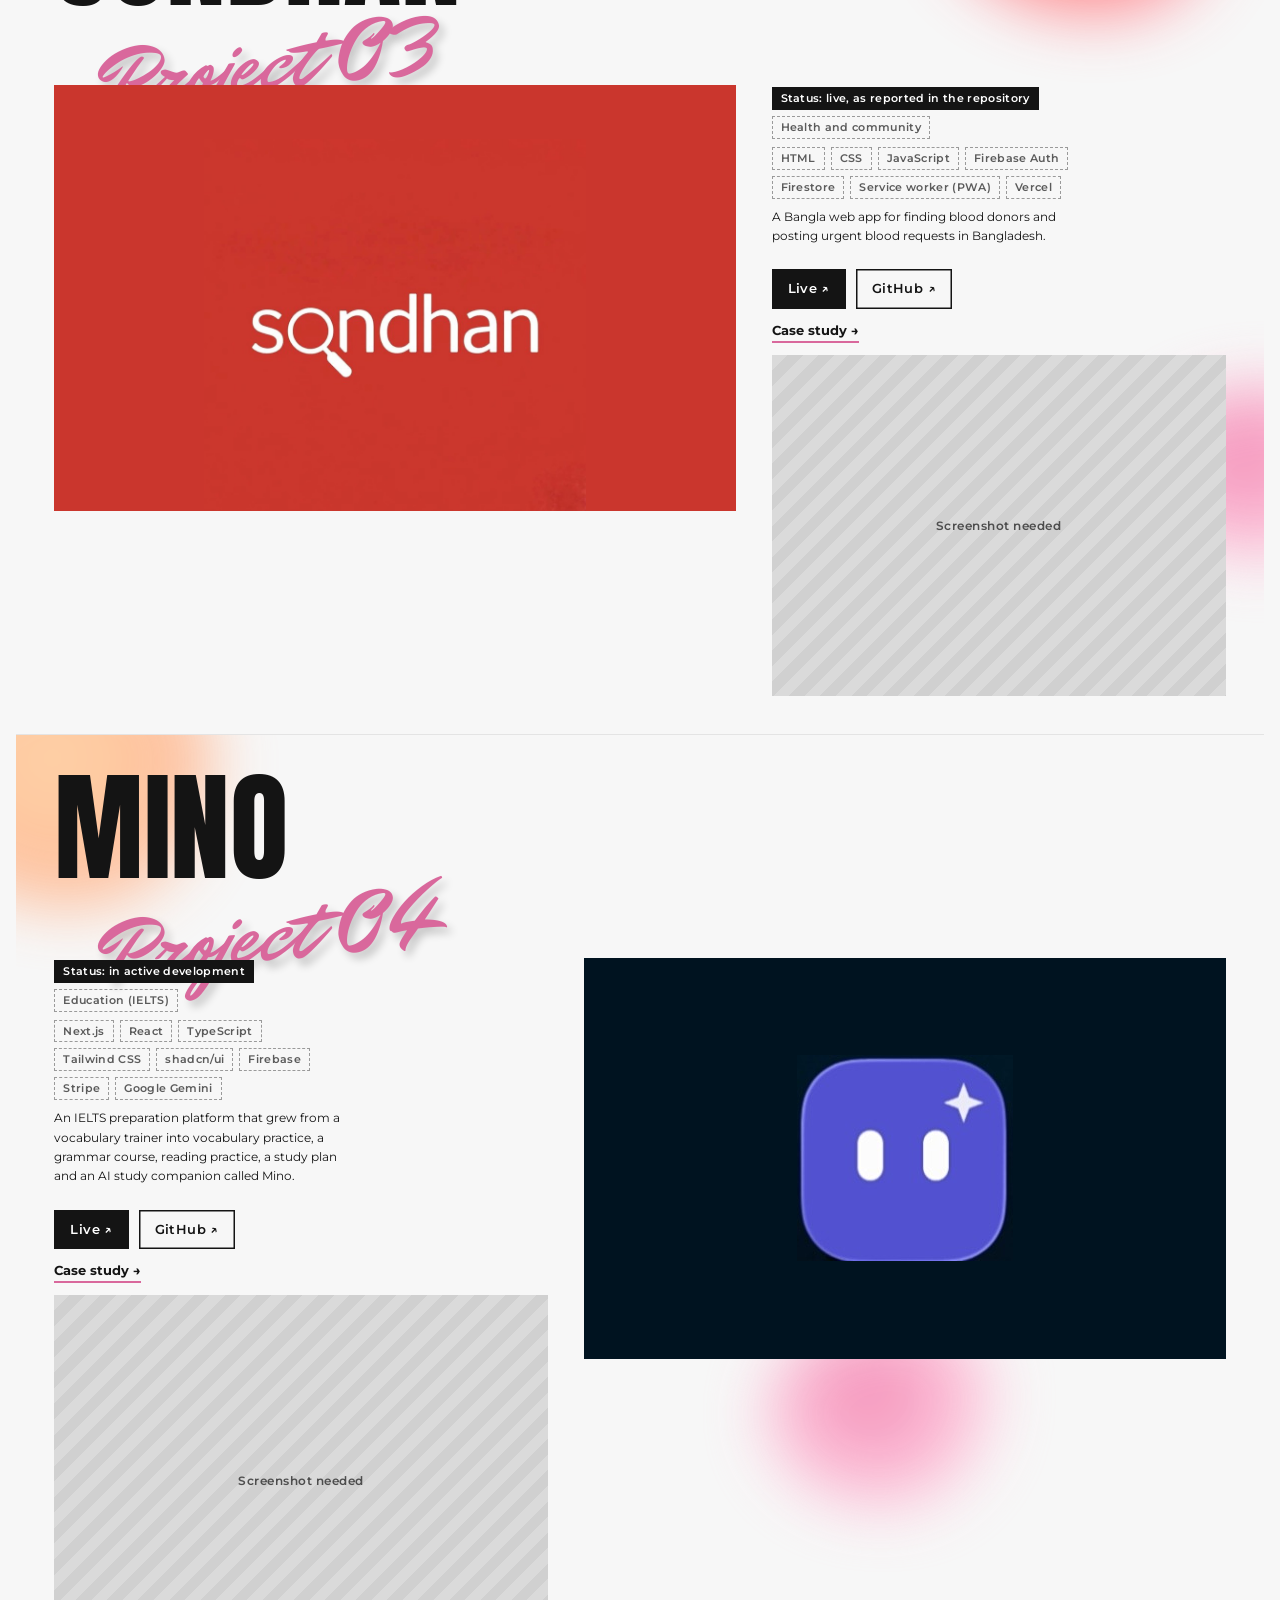
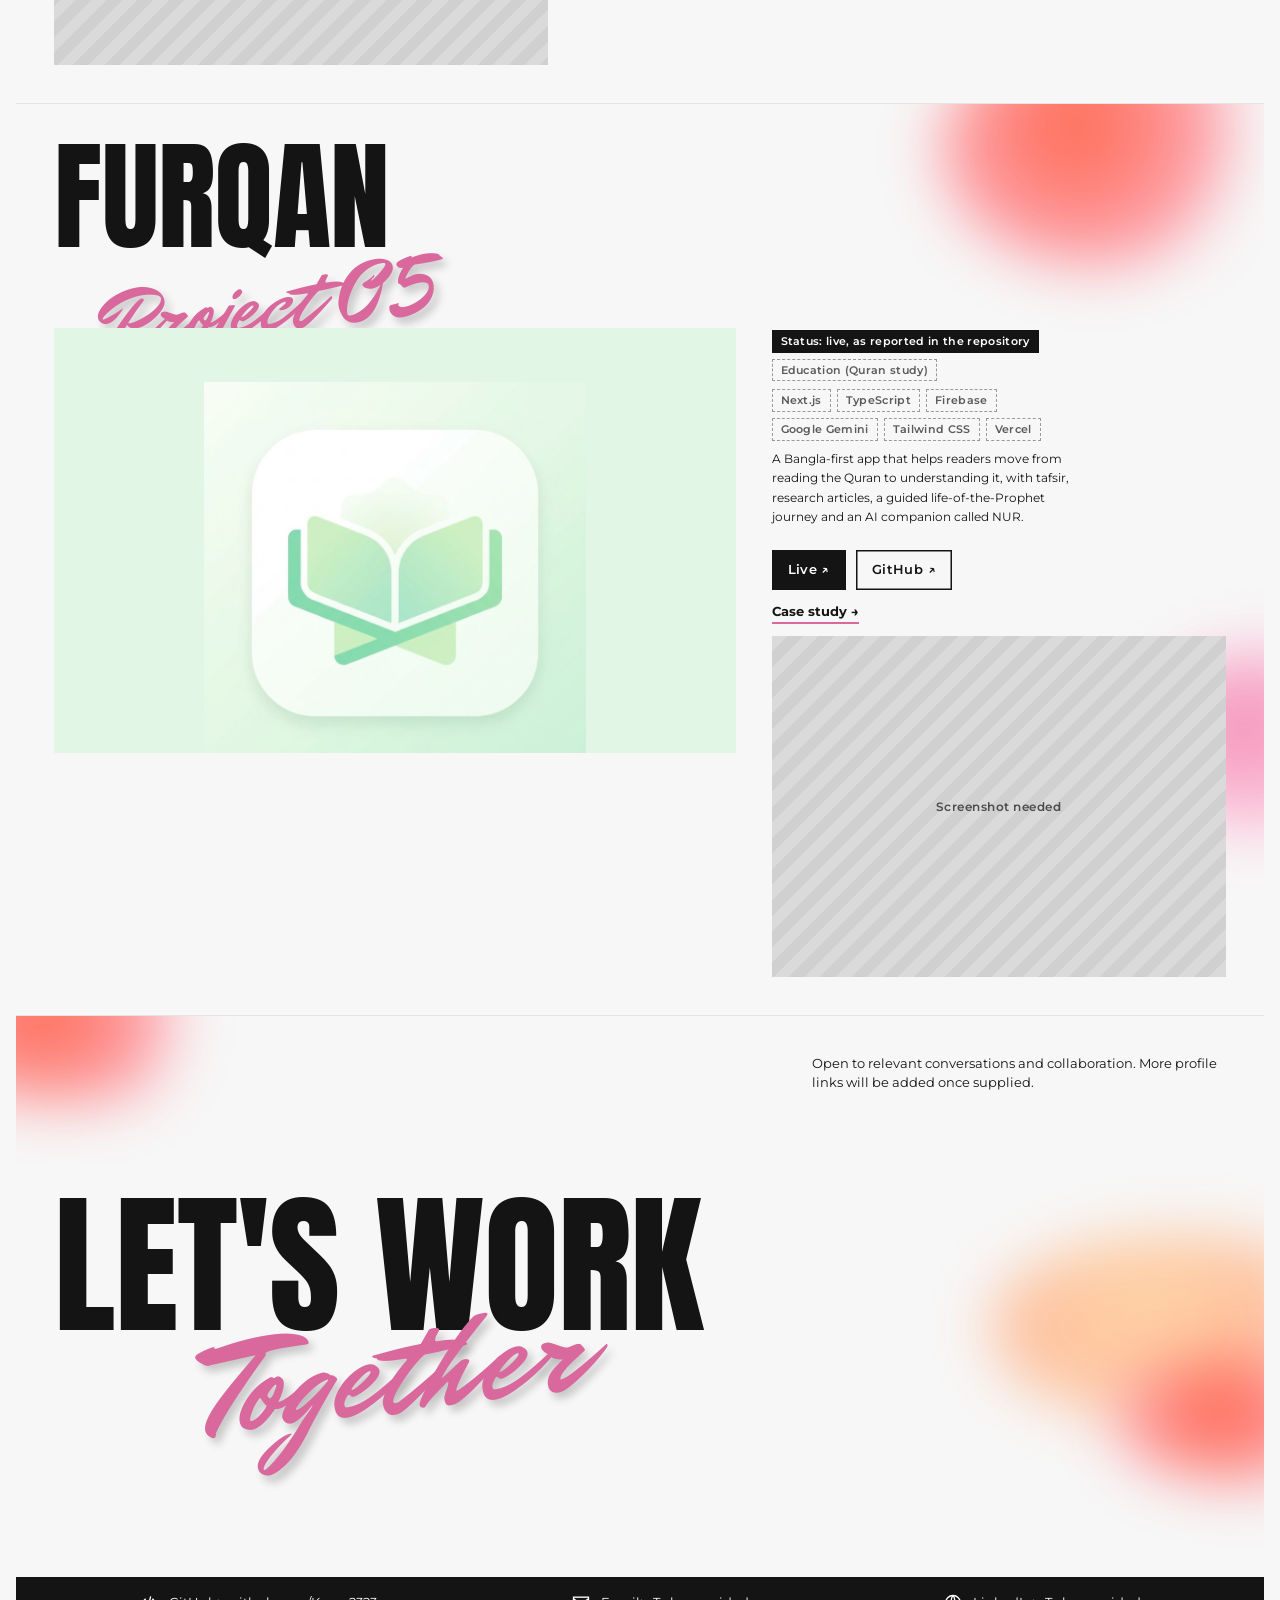
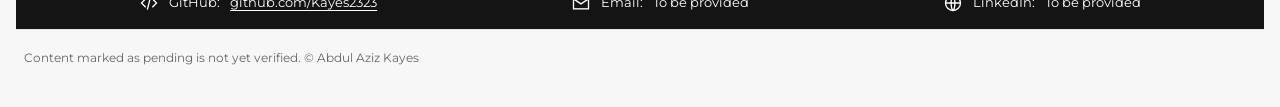
==== commit 33898740: "Show projects in the owner's order with real logos, links and evidence MOVE, DeterMind, Sondhan, Min" ====
--- a/index.html
+++ b/index.html
@@ -41,11 +41,13 @@
   <i class="bl r" style="--x:62%;--y:-4%;--s:34%"></i><i class="bl pe" style="--x:70%;--y:30%;--s:30%"></i><i class="bl r" style="--x:-8%;--y:30%;--s:22%"></i>
   <div class="tp"><span>Abdul Aziz Kayes</span><span data-i="loc">Hajiganj, Chandpur, Bangladesh</span></div>
   <div class="hw"><h1 class="big" data-i="hPort">Portfolio</h1><span class="sc" aria-hidden="true" data-i="hScript">Builder</span></div>
-  <img class="cut" data-src="hero" data-alt="hero" alt="Abdul Aziz Kayes" src="assets/img/hero.webp" width="539" height="682">
-  <div class="p1">
-    <h2 data-i="hLine">I build digital products to solve real-world problems.</h2>
-    <div class="t"><p data-i="hCopy">I'm Abdul Aziz Kayes, a product builder from Hajiganj, Chandpur, Bangladesh. I explore how technology can address practical problems, and I learn by turning ideas into working digital products.</p></div>
-    <div class="btns"><a class="btn" href="#projects" data-i="ctaWork">Explore My Work</a><a class="btn o" href="#intro" data-i="ctaStory">My Story</a></div>
+  <div class="hrow">
+    <div class="hpic"><img data-src="hero" data-alt="hero" alt="Abdul Aziz Kayes smiling in front of a flowering bougainvillea" src="assets/img/hero.jpg" width="1000" height="1333"></div>
+    <div class="p1">
+      <h2 data-i="hLine">I build digital products to solve real-world problems.</h2>
+      <div class="t"><p data-i="hCopy">I'm Abdul Aziz Kayes, a product builder from Hajiganj, Chandpur, Bangladesh. I explore how technology can address practical problems, and I learn by turning ideas into working digital products.</p></div>
+      <div class="btns"><a class="btn" href="#projects" data-i="ctaWork">Explore My Work</a><a class="btn o" href="#intro" data-i="ctaStory">My Story</a></div>
+    </div>
   </div>
 </section>
 
@@ -129,7 +131,7 @@
   <i class="bl r" style="--x:80%;--y:-6%;--s:30%"></i><i class="bl pe" style="--x:-8%;--y:62%;--s:24%"></i><i class="bl pk" style="--x:90%;--y:60%;--s:20%"></i>
   <div class="tiny"><span data-i="pIntro"></span><br><span id="pnames"></span></div>
   <div class="hw"><h2 class="big" data-i="pHead">Portfolio</h2><span class="sc" aria-hidden="true" data-i="pScript">Projects</span></div>
-  <div class="g"><div class="ph"><span data-i="phShot">Authentic screenshot or work photo needed</span></div><div class="ph"><span data-i="phShot">Authentic screenshot or work photo needed</span></div></div>
+  <div class="g"><div id="idxl"></div><div id="idxr"></div></div>
 </section>
 <div id="pj"></div>
 
--- a/css/styles.css
+++ b/css/styles.css
@@ -54,22 +54,25 @@
 .pic{overflow:hidden;background:#ddd;min-width:0}
 .pic img{width:100%;height:100%;object-fit:cover}
 
-/* 1 hero */
+/* 1 hero (colour photo, kept with its own background) */
 .s1 .hw{display:block;margin-top:clamp(10px,3vw,40px)}
 .s1 .big{font-size:clamp(3.4rem,15.6vw,14.5rem)}
 .s1 .sc{right:5%;bottom:-36%;font-size:clamp(2.6rem,10vw,9rem)}
-.cut{position:absolute!important;left:clamp(0px,1vw,20px);bottom:0;height:80%;width:auto;z-index:2!important;filter:drop-shadow(8px 10px 12px rgba(0,0,0,.25))}
-.p1{position:absolute!important;right:clamp(8px,3vw,40px);bottom:clamp(20px,6%,60px);width:min(40%,460px);z-index:3!important}
+.hrow{display:grid;grid-template-columns:minmax(0,5fr) minmax(0,6fr);gap:clamp(16px,4vw,56px);align-items:end;margin-top:clamp(-26px,-1.6vw,0px)}
+.hpic{position:relative;aspect-ratio:4/5;max-width:520px;box-shadow:10px 12px 0 var(--pink)}
+.hpic img{width:100%;height:100%;object-fit:cover}
+.p1{max-width:460px;justify-self:end;padding-bottom:6px}
 .p1 h2{font:600 1.05rem/1.4 var(--body);margin:0 0 10px}
 .btns{display:flex;gap:10px;flex-wrap:wrap;margin-top:14px}
 .btn{display:inline-block;background:var(--ink);color:#fff;text-decoration:none;font-weight:600;font-size:.8rem;padding:10px 16px;letter-spacing:.03em}
 .btn.o{background:transparent;color:var(--ink);box-shadow:inset 0 0 0 1.5px var(--ink)}
 .btn:hover{background:var(--pink);color:#fff;box-shadow:none}
 @media(max-width:800px){
-  .s1{display:flex;flex-direction:column;min-height:0;padding-bottom:28px}
+  .s1{padding-bottom:28px}
   .s1 .sc{bottom:-30%}
-  .cut{position:relative!important;left:0;height:auto;width:66%;margin-top:-4%;margin-bottom:14px;align-self:flex-start}
-  .p1{position:static!important;width:auto;margin-top:-6px}
+  .hrow{grid-template-columns:1fr;margin-top:34px}
+  .hpic{max-width:min(78%,340px);box-shadow:8px 9px 0 var(--pink)}
+  .p1{justify-self:start;max-width:none}
 }
 
 /* 2 intro */
@@ -134,10 +137,11 @@
 .s7 .tiny{position:absolute;right:clamp(8px,3vw,40px);top:clamp(18px,3vw,38px);width:min(300px,38%);font-size:.7rem;line-height:1.5}
 .s7 .tiny a{display:inline-block;margin:2px 8px 0 0;font-weight:600;text-decoration:none;border-bottom:1.5px solid var(--pink)}
 .s7 .g{display:grid;grid-template-columns:.8fr 1.4fr;gap:clamp(12px,3vw,40px);margin-top:14px;align-items:end}
-.s7 .g .ph:first-child{aspect-ratio:3/4}.s7 .g .ph:last-child{aspect-ratio:16/10}
+.s7 .pic.tall{aspect-ratio:var(--ar,3/4)}.s7 .ph.tall{aspect-ratio:3/4}
 @media(max-width:800px){.s7 .tiny{position:static;width:auto;margin-bottom:10px}.s7 .g{grid-template-columns:1fr}.s7 .hw{display:block}.s7 .sc{position:relative;display:block;right:auto;top:auto;margin-top:-.5rem}}
 .pj .big{font-size:clamp(2.8rem,9.4vw,8.4rem)}
-.pj .sc{right:-8%;bottom:-30%;font-size:clamp(2rem,6.6vw,6rem)}
+.pj .hw{display:block}
+.pj .sc{position:relative;display:block;right:auto;bottom:auto;margin:-.42em 0 0 .5em;font-size:clamp(2rem,6.6vw,6rem)}
 .pj .g{display:grid;gap:clamp(12px,3vw,36px);margin-top:clamp(14px,3vw,28px);align-items:start}
 .pj.a .g{grid-template-columns:1.5fr 1fr}.pj.b .g{grid-template-columns:1fr 1.3fr}
 .pj .ph.m,.pj .pic.m{aspect-ratio:16/10}.pj .ph.sm,.pj .pic.sm{aspect-ratio:4/3}
@@ -181,8 +185,8 @@
 .blk p,.blk ul{margin:0;max-width:64ch}
 .blk ul{padding-left:1.1rem}
 .pend{font-style:italic;color:var(--muted)}
-.shotgrid{display:grid;grid-template-columns:repeat(auto-fit,minmax(240px,1fr));gap:12px}
-.shotgrid .ph,.shotgrid .pic{aspect-ratio:16/10}
+.shotgrid{display:grid;grid-template-columns:repeat(auto-fit,minmax(200px,1fr));gap:12px;align-items:start}
+.shotgrid .ph{aspect-ratio:16/10}.shotgrid .pic{aspect-ratio:var(--ar,16/10)}
 @media(max-width:820px){.cs{grid-template-columns:1fr}.toc{position:static;flex-direction:row;flex-wrap:wrap;gap:6px}.toc a{border:1px solid var(--line);padding:4px 10px}}
 
 /* 404 */
@@ -197,3 +201,24 @@
   html[lang="bn"] .s7 .sc{right:auto;left:90%;top:-8%}
   html[lang="bn"] .s1 .hw{padding-left:22%}
 }
+
+/* logos (supplied brand marks, shown unchanged) */
+.logo{background:var(--lbg);display:grid;place-items:center;overflow:hidden;min-width:0}
+.logo img{width:auto;height:auto;max-width:min(var(--lw),72%);max-height:72%;object-fit:contain}
+.logo.m{aspect-ratio:16/10}.logo.sm{aspect-ratio:4/3}.logo.sq{aspect-ratio:1/1}.logo.hd{width:clamp(84px,12vw,132px);aspect-ratio:1/1}
+.pj .logo.m img{max-height:78%}
+.logos{display:grid;grid-template-columns:repeat(5,minmax(0,1fr));gap:10px}
+.logos .lk{display:flex;flex-direction:column;gap:6px;text-decoration:none;font-size:.72rem;font-weight:700;text-align:center;min-width:0}
+.logos .lk .logo{transition:transform .2s}
+.logos .lk:hover .logo{transform:translateY(-3px)}
+@media(prefers-reduced-motion:reduce){.logos .lk .logo{transition:none}}
+.s7 #idxr{align-self:end}
+@media(max-width:800px){.logos{grid-template-columns:repeat(3,minmax(0,1fr))}}
+.pj .btns{margin-top:0}
+.basis{font-size:.78rem;color:var(--muted);margin-top:10px!important}
+.cshead{display:flex;gap:16px;align-items:center;flex-wrap:wrap;margin-top:16px}
+.cshead .btns{margin-top:0}
+.logos.rel{grid-template-columns:repeat(auto-fill,minmax(88px,120px))}
+
+.phones{display:grid;grid-template-columns:repeat(3,minmax(0,1fr));gap:10px;align-items:start}
+.phones .pic{aspect-ratio:var(--ar,9/19);box-shadow:0 8px 20px rgba(0,0,0,.18)}
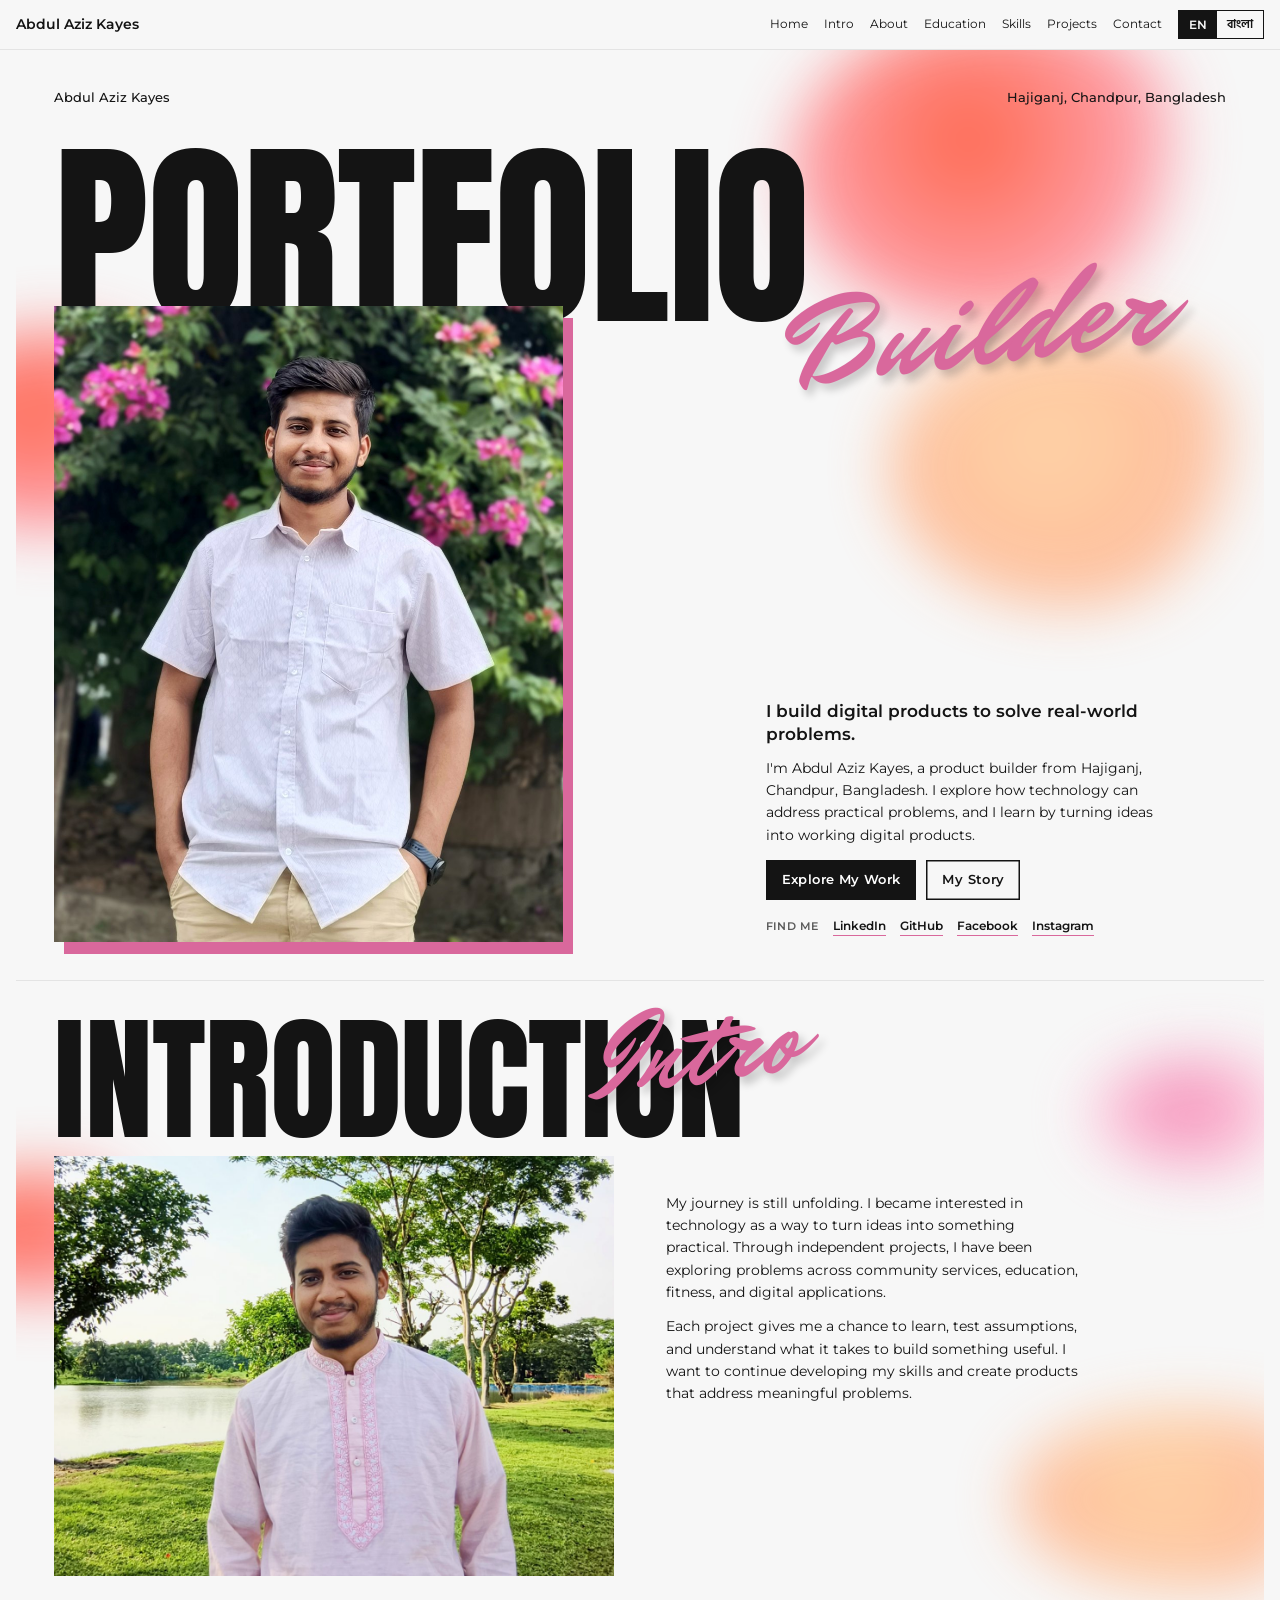
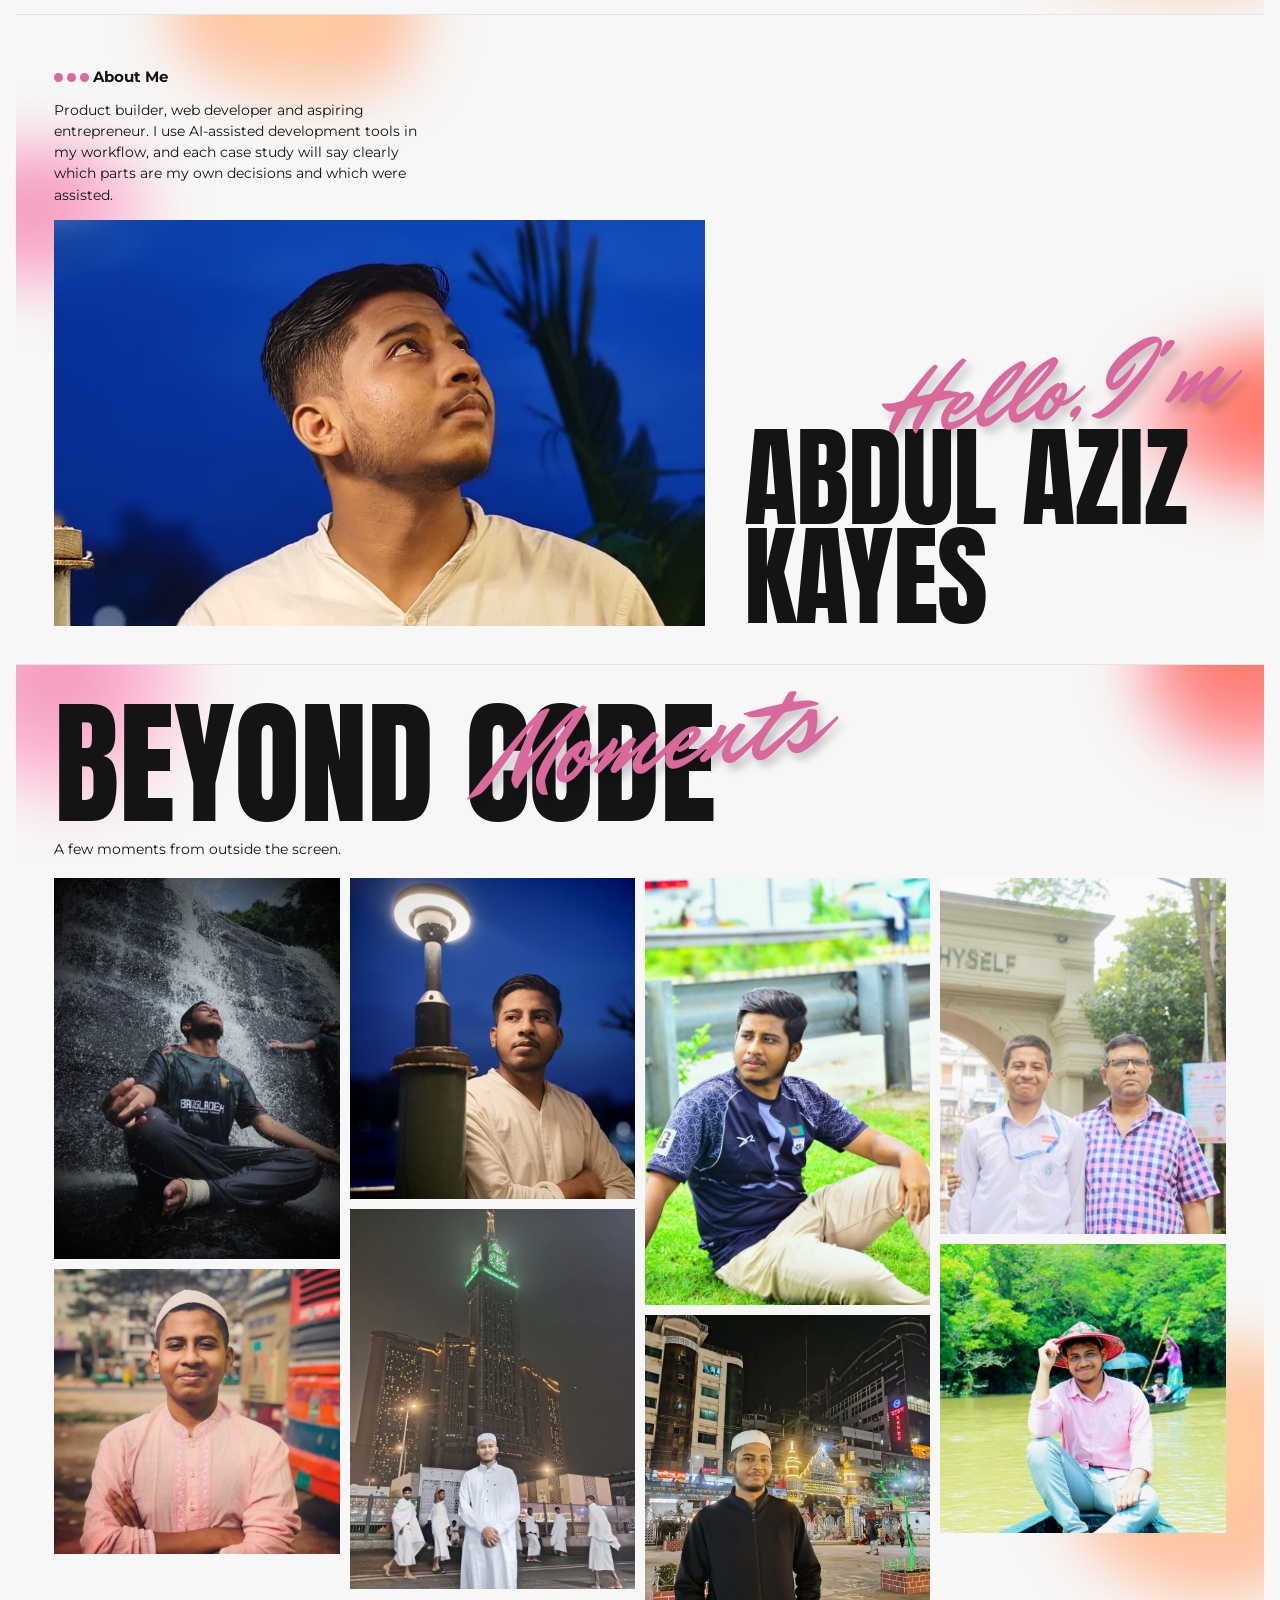
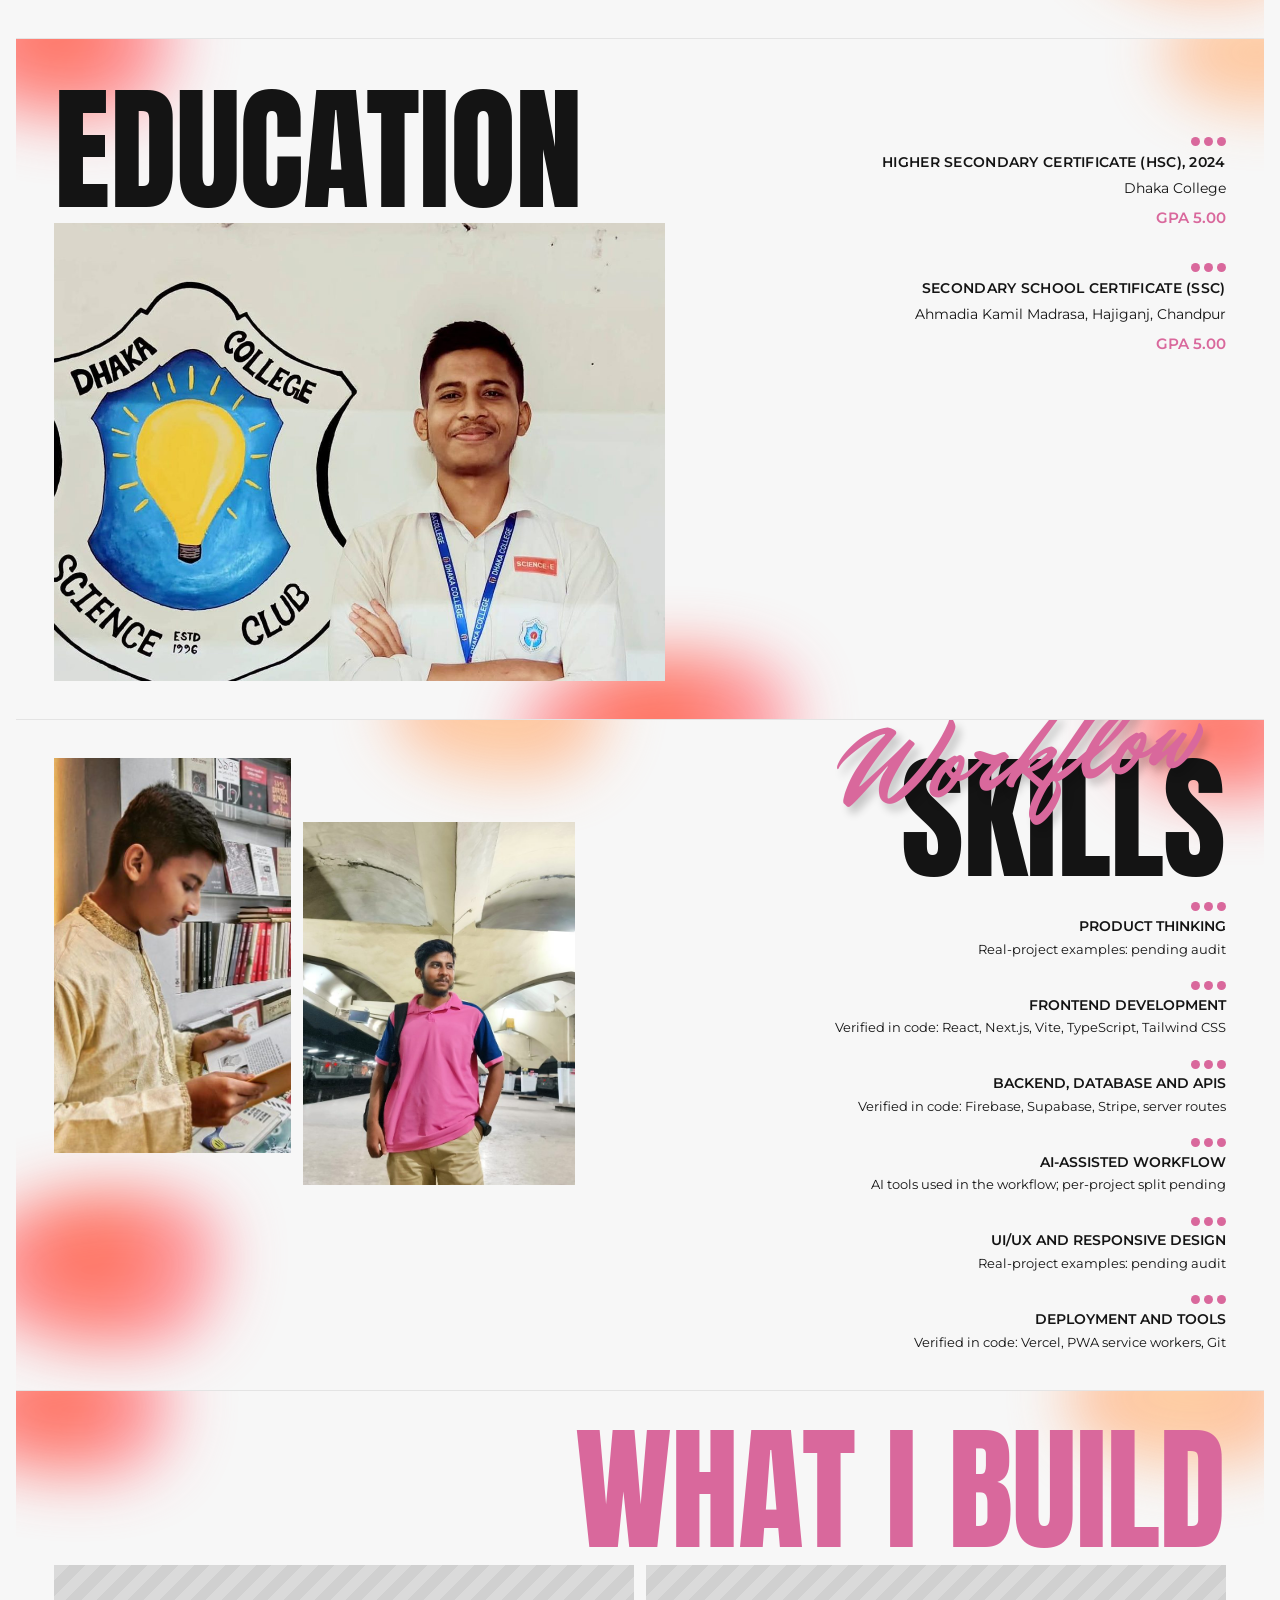
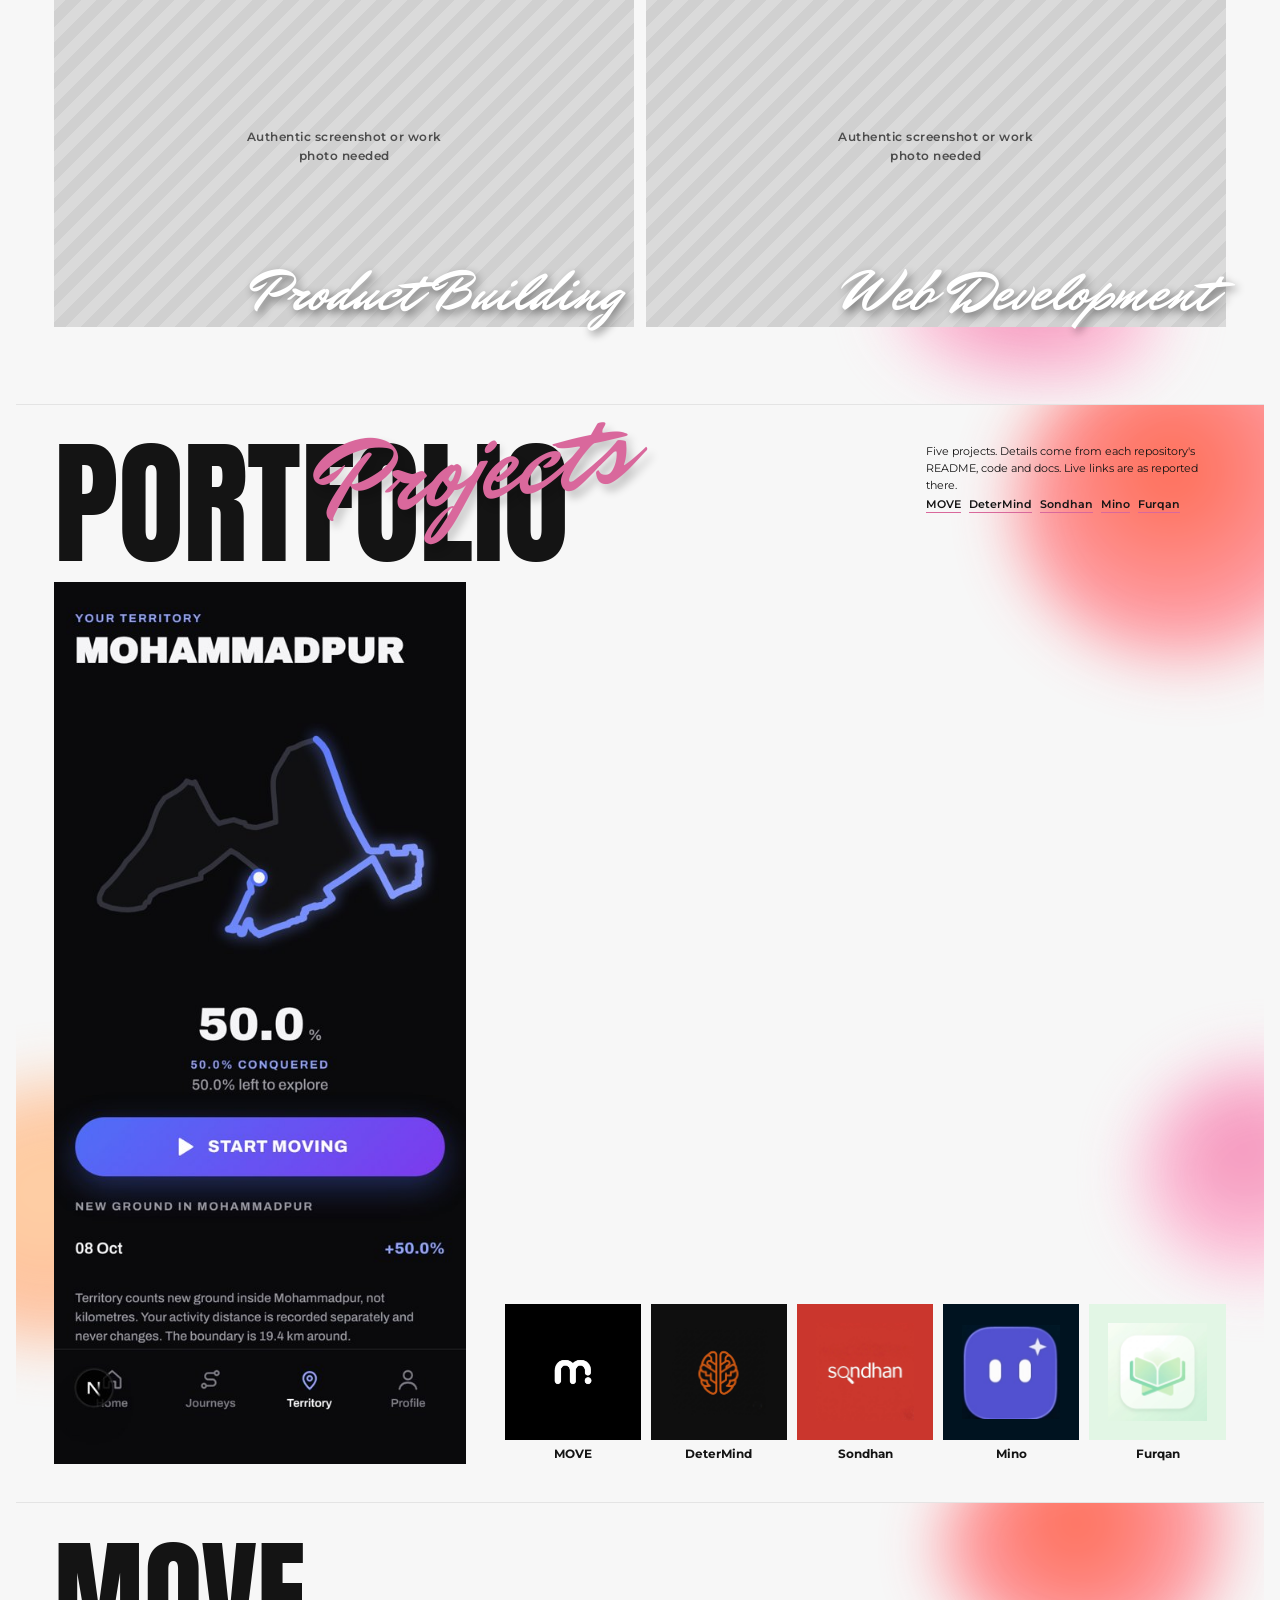
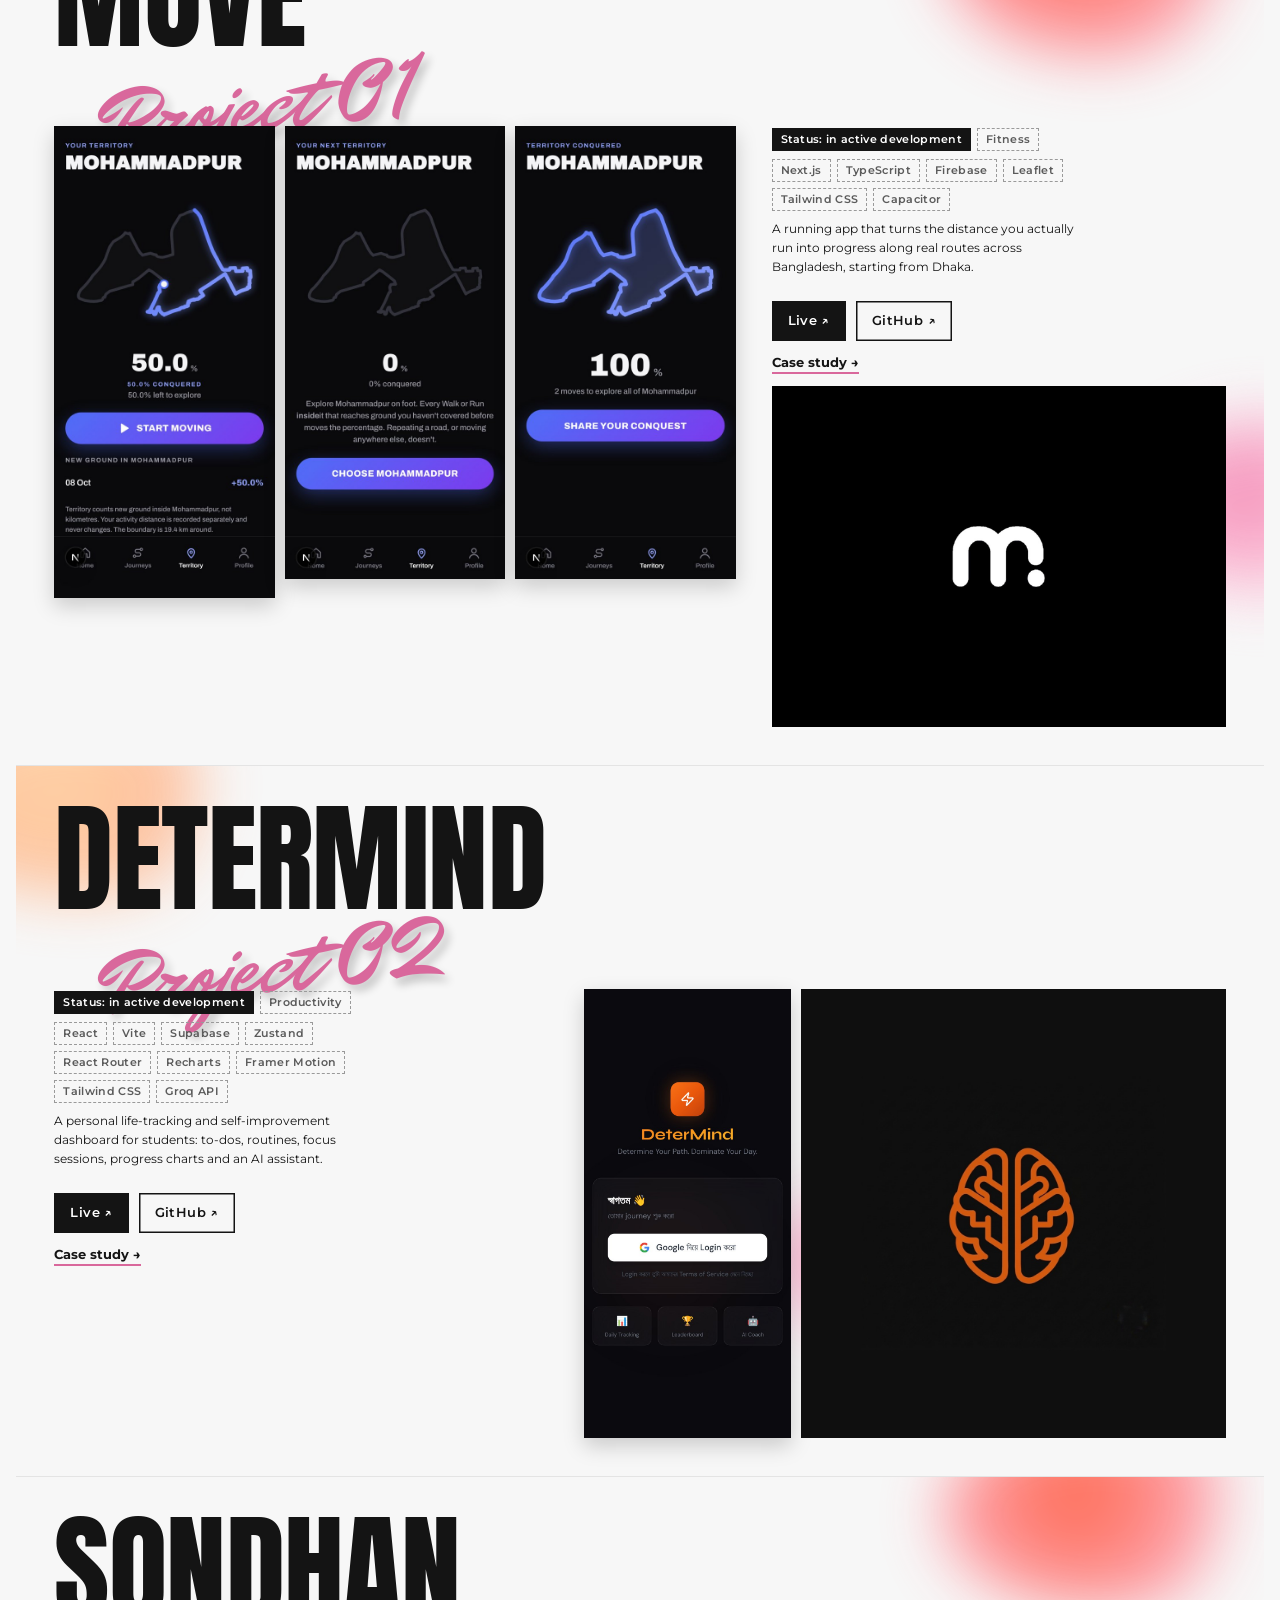
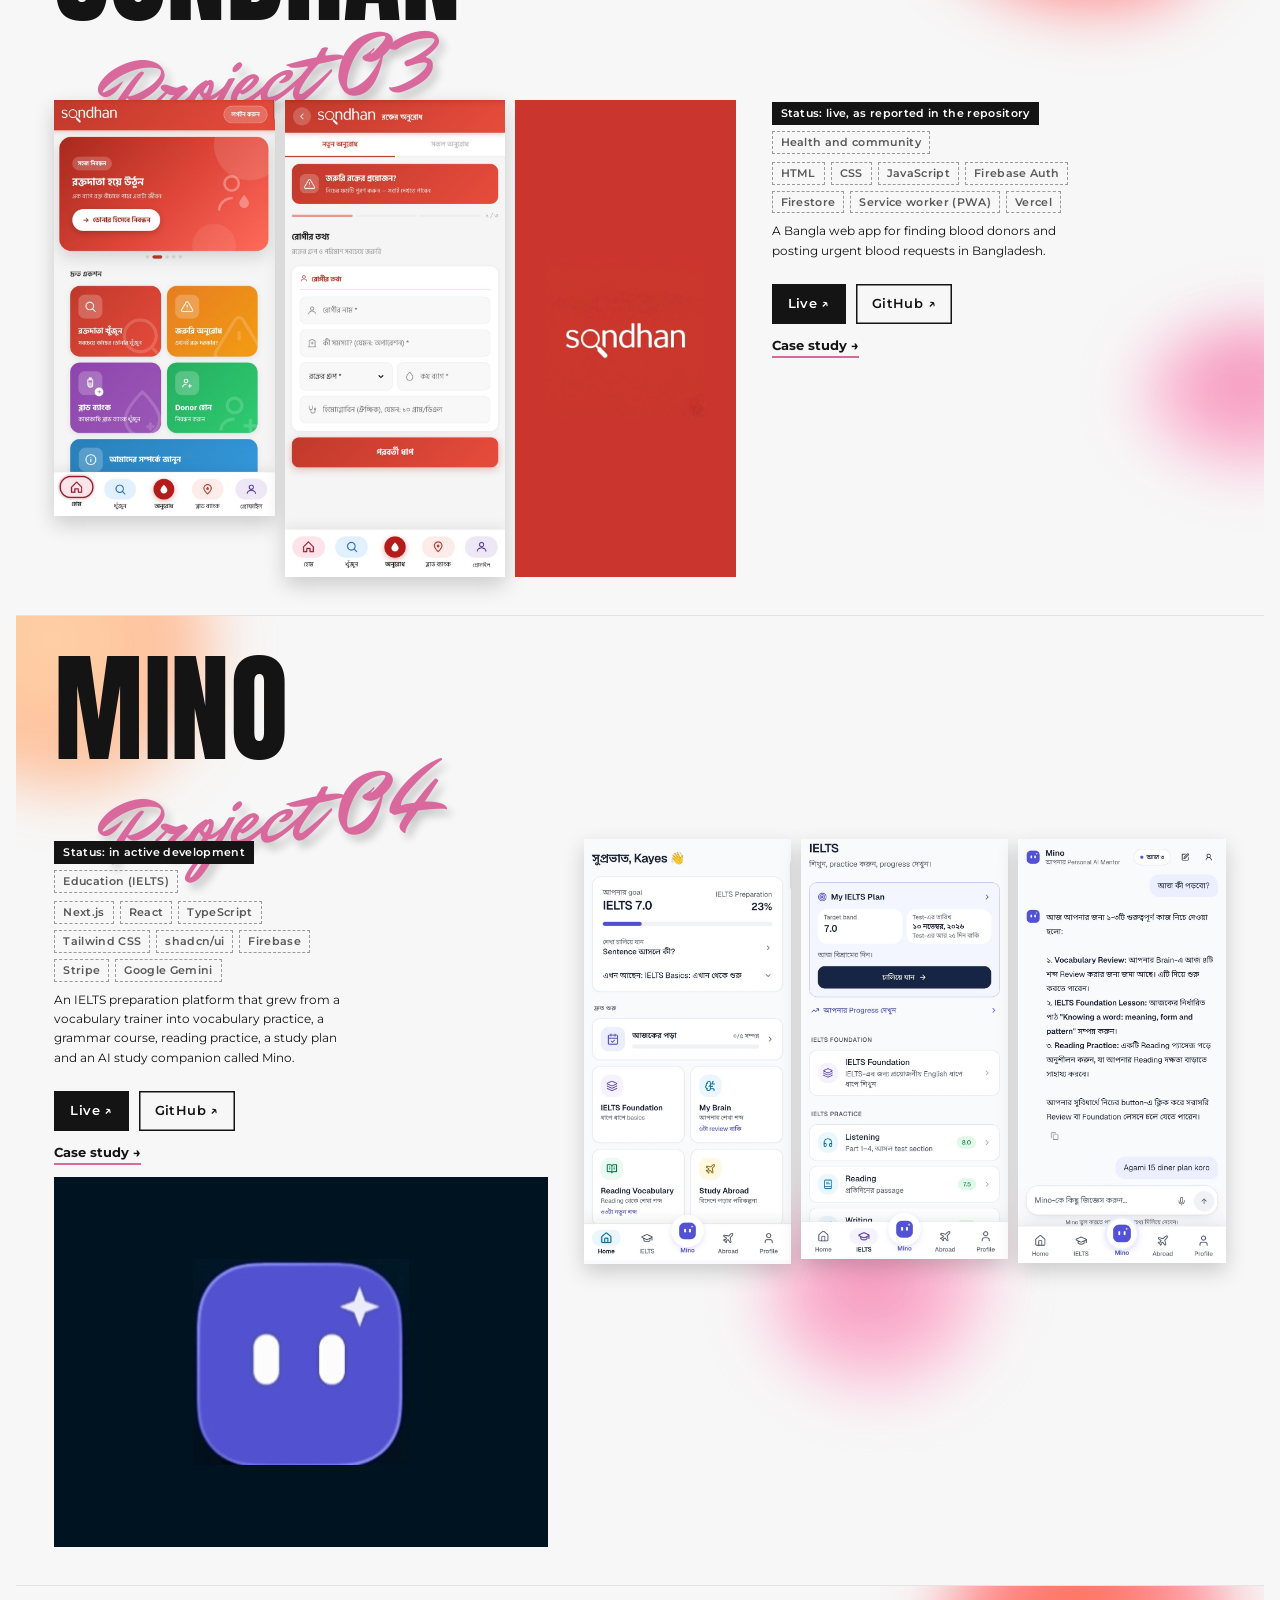
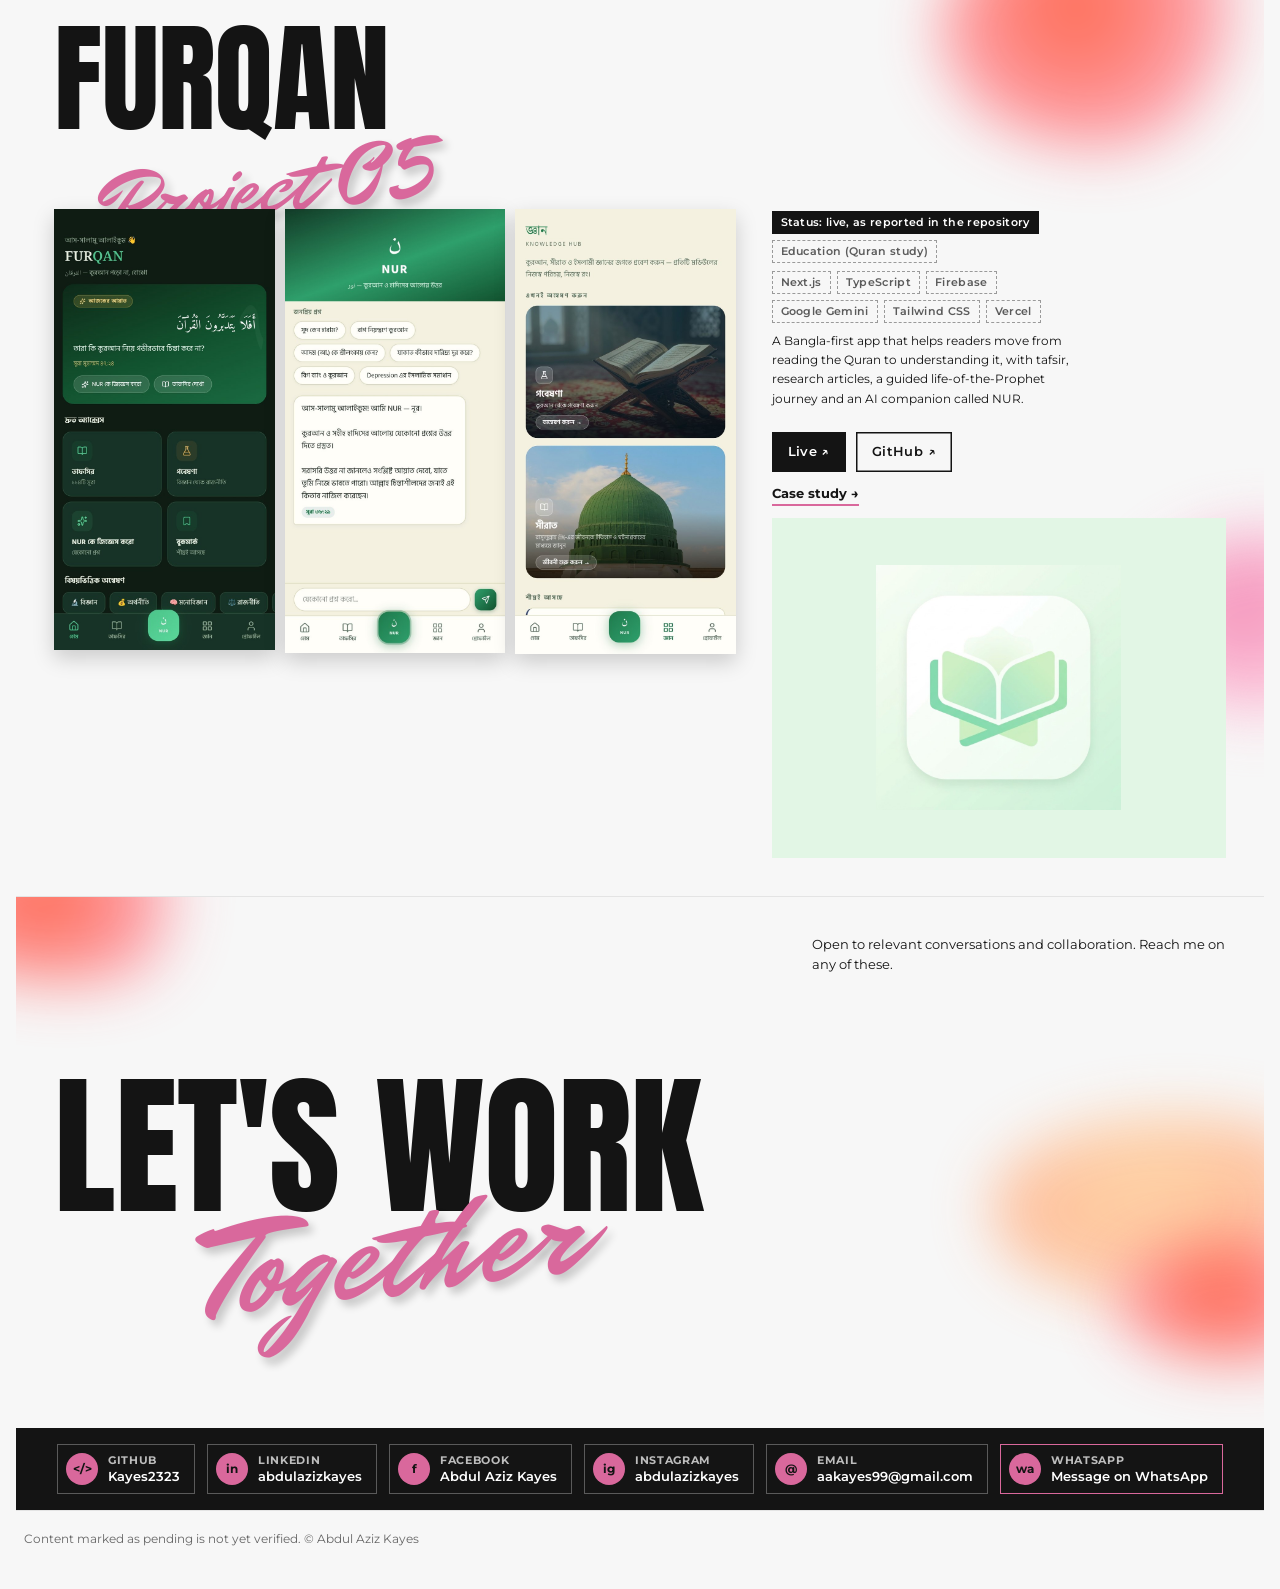
==== commit b77f35bb: "Add Mino, Furqan, Sondhan and DeterMind screenshots, all contact links and a masonry photo gallery L" ====
--- a/index.html
+++ b/index.html
@@ -10,6 +10,7 @@
 <meta property="og:title" content="Abdul Aziz Kayes | Product Builder and Web Developer">
 <meta property="og:description" content="I build digital products to solve real-world problems.">
 <meta property="og:image" content="assets/img/og.jpg"><!-- TODO: use the full https:// URL once the domain is known -->
+<script type="application/ld+json">{"@context":"https://schema.org","@type":"Person","name":"Abdul Aziz Kayes","jobTitle":"Product Builder and Web Developer","homeLocation":{"@type":"Place","name":"Hajiganj, Chandpur, Bangladesh"},"alumniOf":[{"@type":"CollegeOrUniversity","name":"Dhaka College"}],"sameAs":["https://github.com/Kayes2323","https://www.linkedin.com/in/abdulazizkayes","https://www.facebook.com/share/1K98ojDAwT/","https://www.instagram.com/abdulazizkayes/"]}</script>
 <link rel="icon" href="assets/favicon.svg" type="image/svg+xml">
 <link rel="preconnect" href="https://fonts.googleapis.com">
 <link rel="preconnect" href="https://fonts.gstatic.com" crossorigin>
@@ -42,11 +43,12 @@
   <div class="tp"><span>Abdul Aziz Kayes</span><span data-i="loc">Hajiganj, Chandpur, Bangladesh</span></div>
   <div class="hw"><h1 class="big" data-i="hPort">Portfolio</h1><span class="sc" aria-hidden="true" data-i="hScript">Builder</span></div>
   <div class="hrow">
-    <div class="hpic"><img data-src="hero" data-alt="hero" alt="Abdul Aziz Kayes smiling in front of a flowering bougainvillea" src="assets/img/hero.jpg" width="1000" height="1333"></div>
+    <div class="hpic"><img data-src="hero" data-alt="hero" alt="Abdul Aziz Kayes smiling in front of a flowering bougainvillea" src="assets/img/hero.jpg" width="1000" height="1250"></div>
     <div class="p1">
       <h2 data-i="hLine">I build digital products to solve real-world problems.</h2>
       <div class="t"><p data-i="hCopy">I'm Abdul Aziz Kayes, a product builder from Hajiganj, Chandpur, Bangladesh. I explore how technology can address practical problems, and I learn by turning ideas into working digital products.</p></div>
       <div class="btns"><a class="btn" href="#projects" data-i="ctaWork">Explore My Work</a><a class="btn o" href="#intro" data-i="ctaStory">My Story</a></div>
+      <div class="soc" id="soc"></div>
     </div>
   </div>
 </section>
@@ -81,11 +83,14 @@
   <div class="hw"><h2 class="big" data-i="mHead">Beyond code</h2><span class="sc" aria-hidden="true" data-i="mScript">Moments</span></div>
   <p class="t" data-i="mCopy"></p>
   <div class="mg">
-    <figure class="w1"><img src="assets/img/moment-waterfall.jpg" data-alt="mWater" alt="" loading="lazy" width="750" height="1000"></figure>
-    <figure class="l1"><img src="assets/img/moment-lamp.jpg" data-alt="mLamp" alt="" loading="lazy" width="890" height="1000"></figure>
-    <figure class="k1"><img src="assets/img/moment-kurta.jpg" data-alt="mKurta" alt="" loading="lazy" width="900" height="900"></figure>
-    <figure class="j1"><img src="assets/img/moment-jersey.jpg" data-alt="mJersey" alt="" loading="lazy" width="1000" height="988"></figure>
-    <figure class="h1"><img src="assets/img/moment-hajiganj.jpg" data-alt="mHaj" alt="" loading="lazy" width="701" height="900"></figure>
+    <figure><img src="assets/img/moment-waterfall.jpg" data-alt="mWater" alt="" loading="lazy" width="750" height="1000"></figure>
+    <figure><img src="assets/img/moment-kurta.jpg" data-alt="mKurta" alt="" loading="lazy" width="900" height="900"></figure>
+    <figure><img src="assets/img/moment-lamp.jpg" data-alt="mLamp" alt="" loading="lazy" width="890" height="1000"></figure>
+    <figure><img src="assets/img/moment-night.jpg" data-alt="mNight" alt="" loading="lazy" width="750" height="1000"></figure>
+    <figure><img src="assets/img/moment-jersey.jpg" data-alt="mJersey" alt="" loading="lazy" width="602" height="900"></figure>
+    <figure><img src="assets/img/moment-hajiganj.jpg" data-alt="mHaj" alt="" loading="lazy" width="900" height="900"></figure>
+    <figure><img src="assets/img/moment-gate.jpg" data-alt="mGate" alt="" loading="lazy" width="721" height="900"></figure>
+    <figure><img src="assets/img/moment-boat.jpg" data-alt="mBoat" alt="" loading="lazy" width="852" height="863"></figure>
   </div>
 </section>
 
--- a/css/styles.css
+++ b/css/styles.css
@@ -95,13 +95,11 @@
 /* moments */
 .s8 .sc{right:-16%;top:-14%}
 .s8 .t{margin:10px 0 18px}
-.mg{display:grid;grid-template-columns:repeat(4,1fr);grid-auto-rows:clamp(150px,19vw,250px);gap:10px}
-.mg figure{margin:0;overflow:hidden;min-width:0}
-.mg img{width:100%;height:100%;object-fit:cover}
-.mg .w1{grid-column:1;grid-row:1/3}.mg .l1{grid-column:2;grid-row:1}.mg .k1{grid-column:2;grid-row:2}.mg .j1{grid-column:3;grid-row:1/3}.mg .h1{grid-column:4;grid-row:1/3}
-@media(max-width:800px){.s8 .t{margin-top:4px}
-  .mg{grid-template-columns:1fr 1fr;grid-auto-rows:clamp(150px,42vw,230px);grid-auto-flow:dense}
-  .mg .w1{grid-column:1;grid-row:span 2}.mg .l1,.mg .k1{grid-column:2;grid-row:span 1}.mg .j1,.mg .h1{grid-column:1/-1;grid-row:span 1}}
+.mg{columns:4;column-gap:10px}
+.mg figure{margin:0 0 10px;break-inside:avoid;overflow:hidden;background:#ddd}
+.mg img{width:100%;height:auto}
+@media(max-width:1000px){.mg{columns:3}}
+@media(max-width:800px){.s8 .sc{position:relative;display:block;right:auto;top:auto;bottom:auto;margin-top:-.5rem}.s8 .hw{display:block}.s8 .t{margin-top:4px}.mg{columns:2}}
 
 /* 4 education */
 .s4 .g{display:grid;grid-template-columns:1.2fr 1fr;gap:clamp(18px,4vw,56px);margin-top:12px}
@@ -222,3 +220,21 @@
 
 .phones{display:grid;grid-template-columns:repeat(3,minmax(0,1fr));gap:10px;align-items:start}
 .phones .pic{aspect-ratio:var(--ar,9/19);box-shadow:0 8px 20px rgba(0,0,0,.18)}
+
+/* contact pills and hero social row */
+.cb{display:flex;flex-wrap:wrap;justify-content:center;gap:10px 12px}
+.pill{display:flex;align-items:center;gap:10px;padding:8px 14px 8px 8px;border:1.5px solid #5a5a5a;color:#fff;text-decoration:none;min-width:0;transition:border-color .2s,background .2s}
+.pill:hover{border-color:var(--pink);background:rgba(217,104,156,.18)}
+.pill .ic{flex:0 0 auto;display:grid;place-items:center;width:32px;height:32px;border-radius:50%;background:var(--pink);color:#141414;font:700 .72rem var(--body);font-style:normal}
+.pill .pl{display:flex;flex-direction:column;line-height:1.25;min-width:0}
+.pill b{font-size:.68rem;letter-spacing:.06em;text-transform:uppercase;color:#bdbdbd}
+.pill .pl>span{font-size:.82rem;font-weight:600;overflow-wrap:anywhere}
+.pill.wa{border-color:var(--pink)}
+.pill.off{border-style:dashed;opacity:.7;cursor:default}
+.soc{display:flex;gap:6px 14px;flex-wrap:wrap;align-items:center;margin-top:16px;font-size:.78rem}
+.soc>span{color:var(--muted);font-weight:600;letter-spacing:.04em;text-transform:uppercase;font-size:.68rem}
+.soc a{font-weight:600;text-decoration:none;border-bottom:1.5px solid var(--pink)}
+.soc a:hover{background:var(--pink);color:#fff}
+.phones .logo.fill{aspect-ratio:auto;height:100%;min-height:100%}
+.cb a.pill{text-decoration:none}
+@media(max-width:800px){.pj .logo.sm{max-width:200px;aspect-ratio:1/1}}
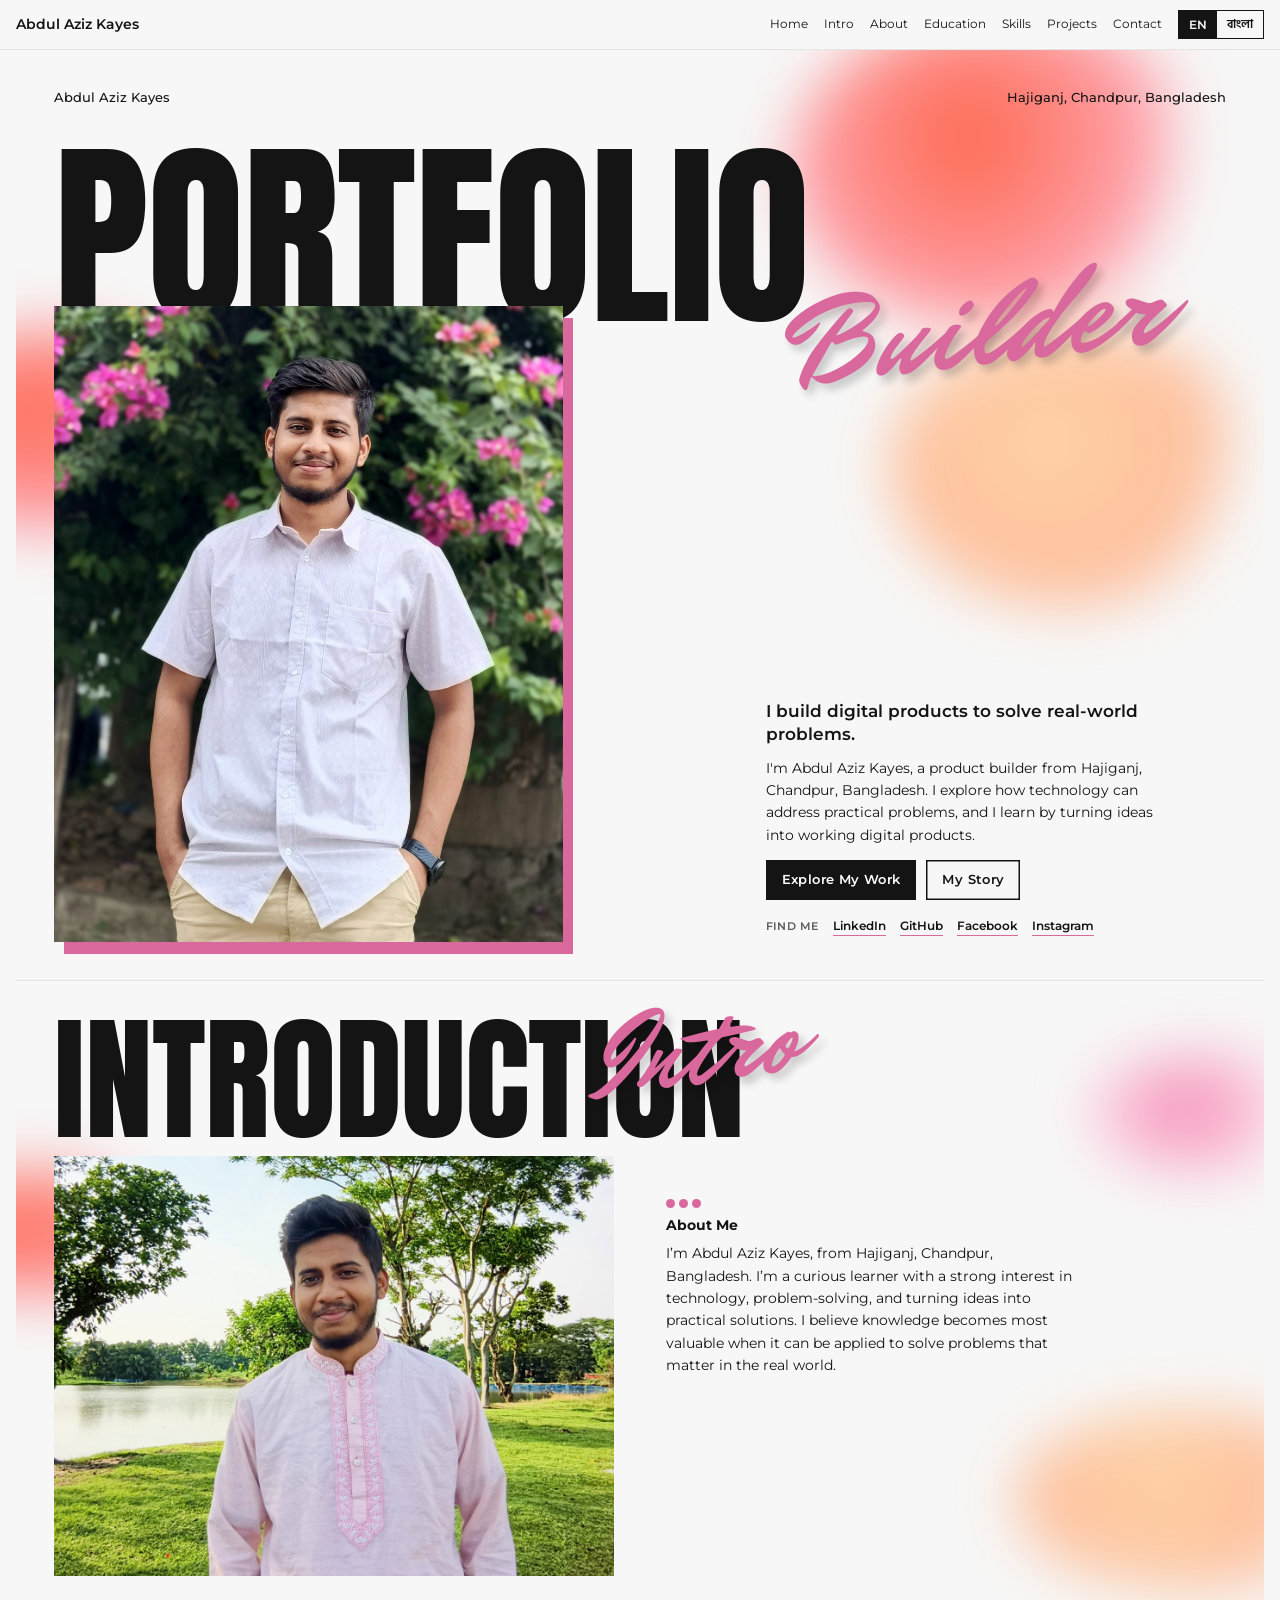
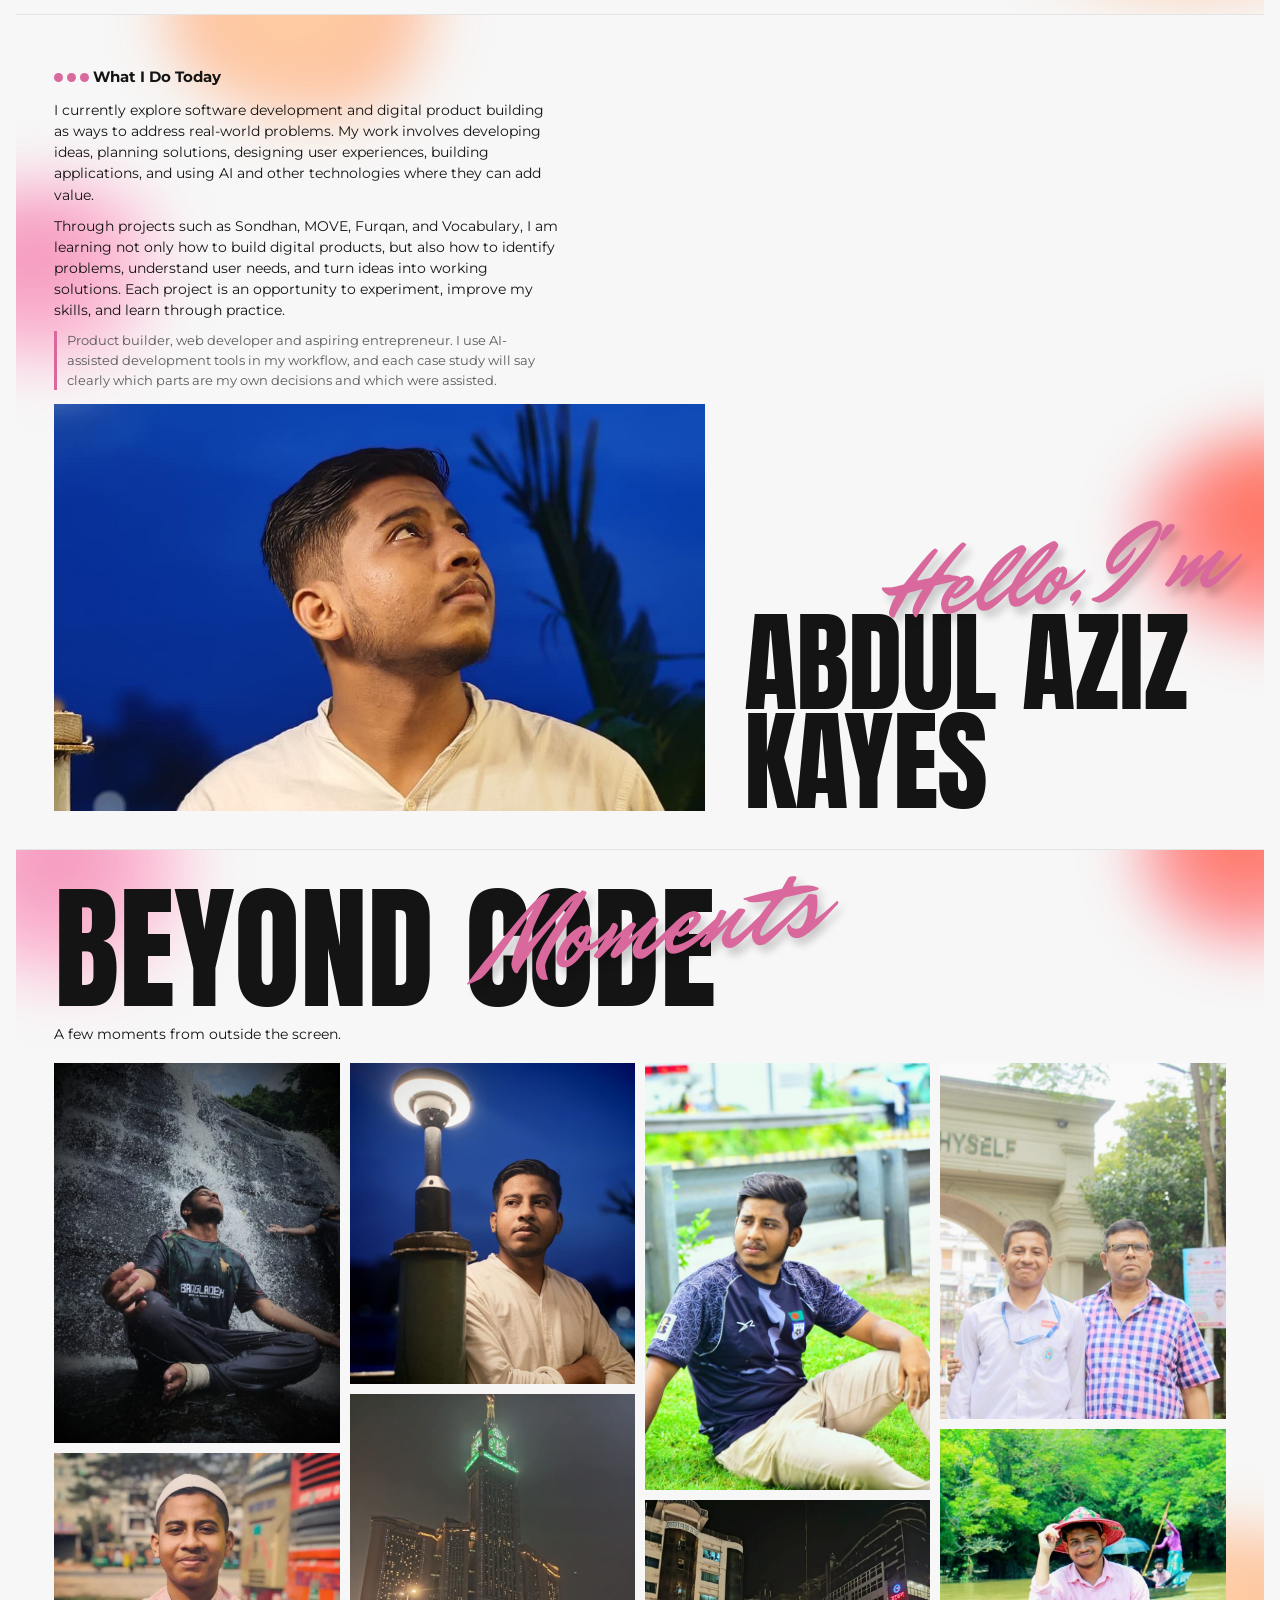
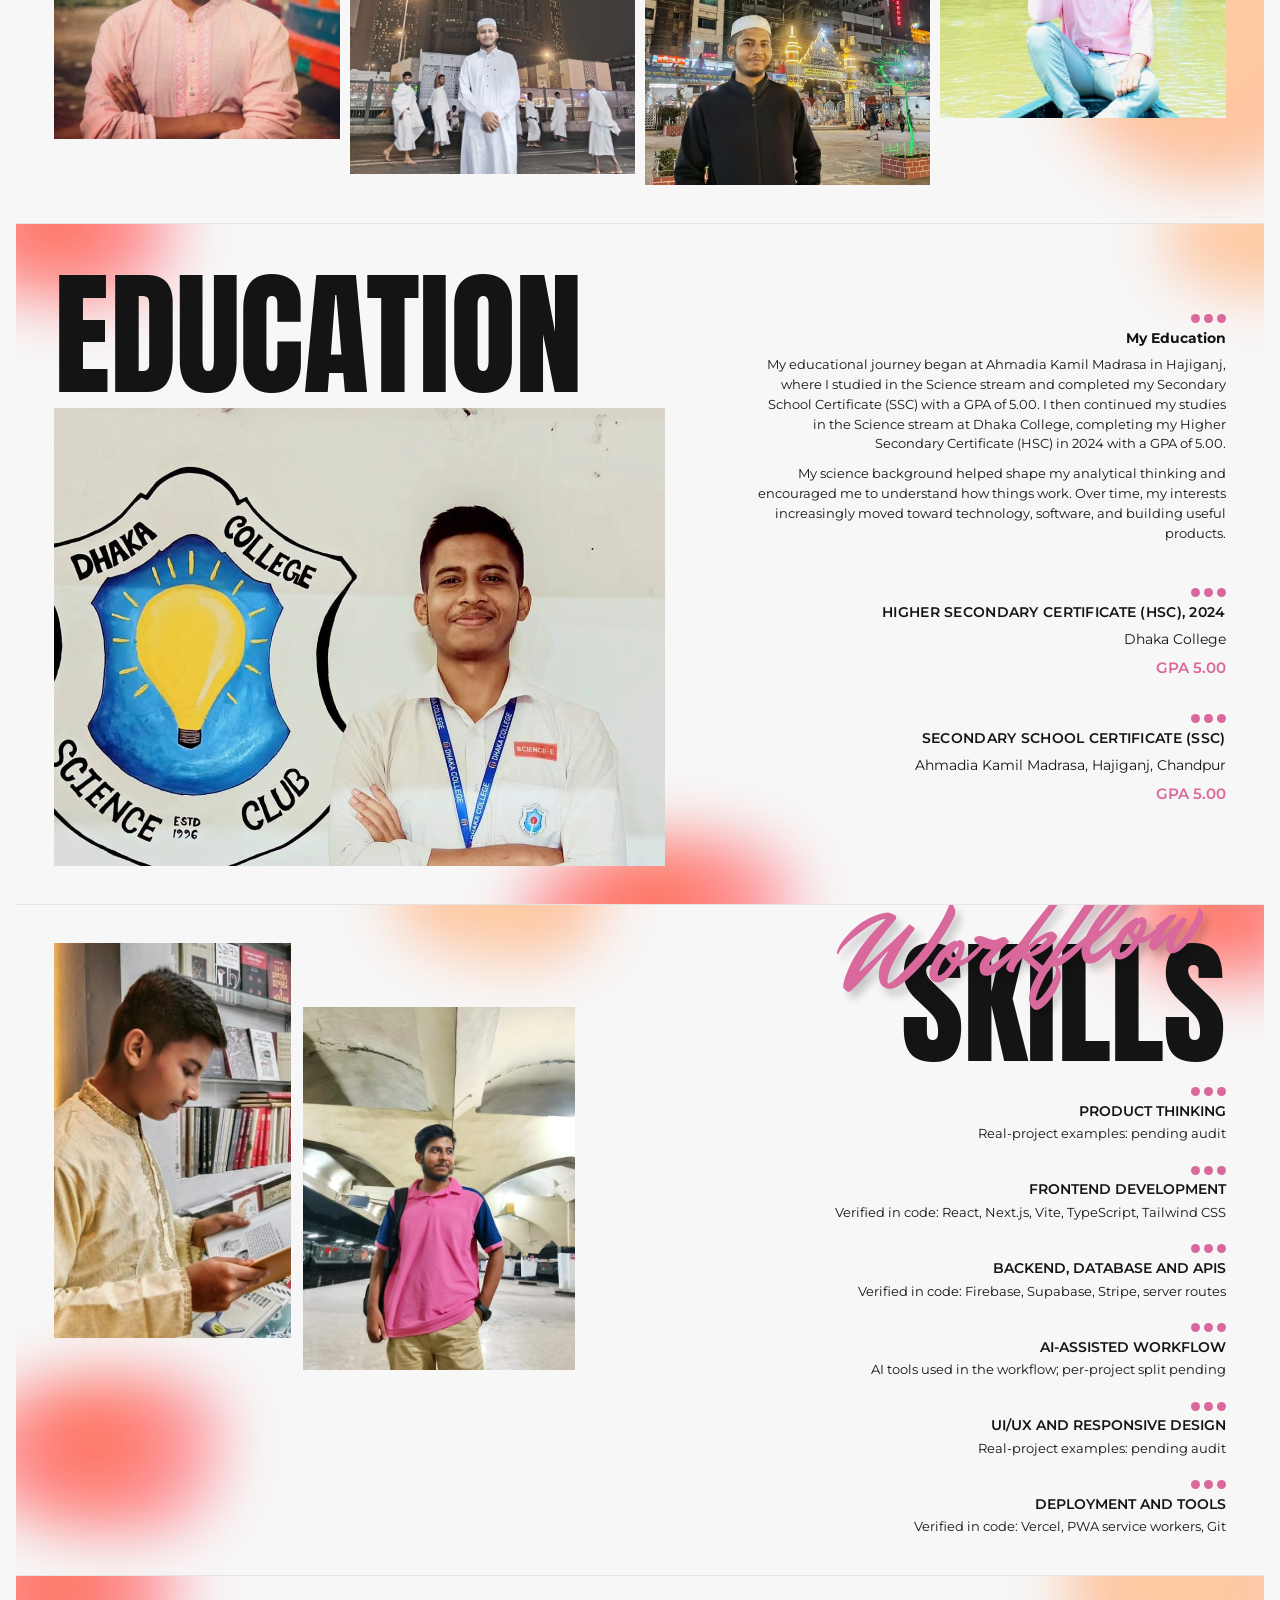
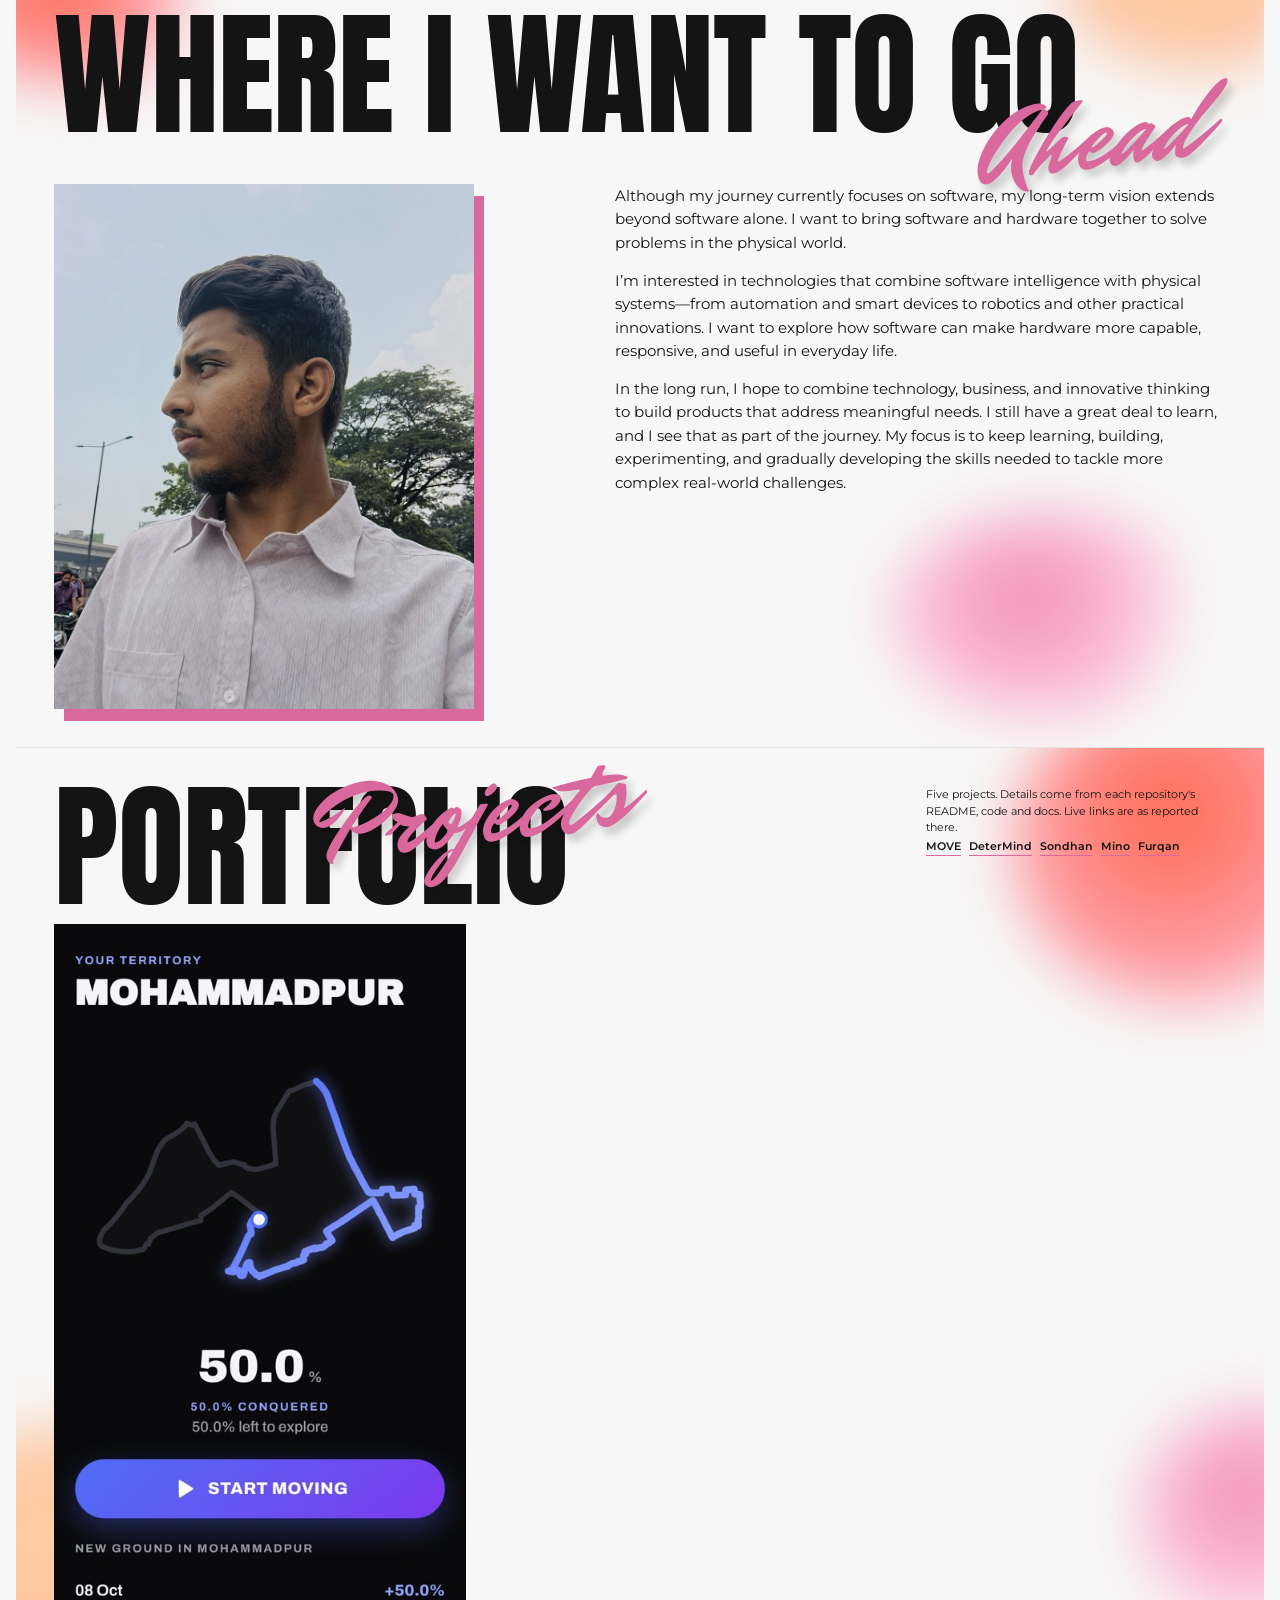
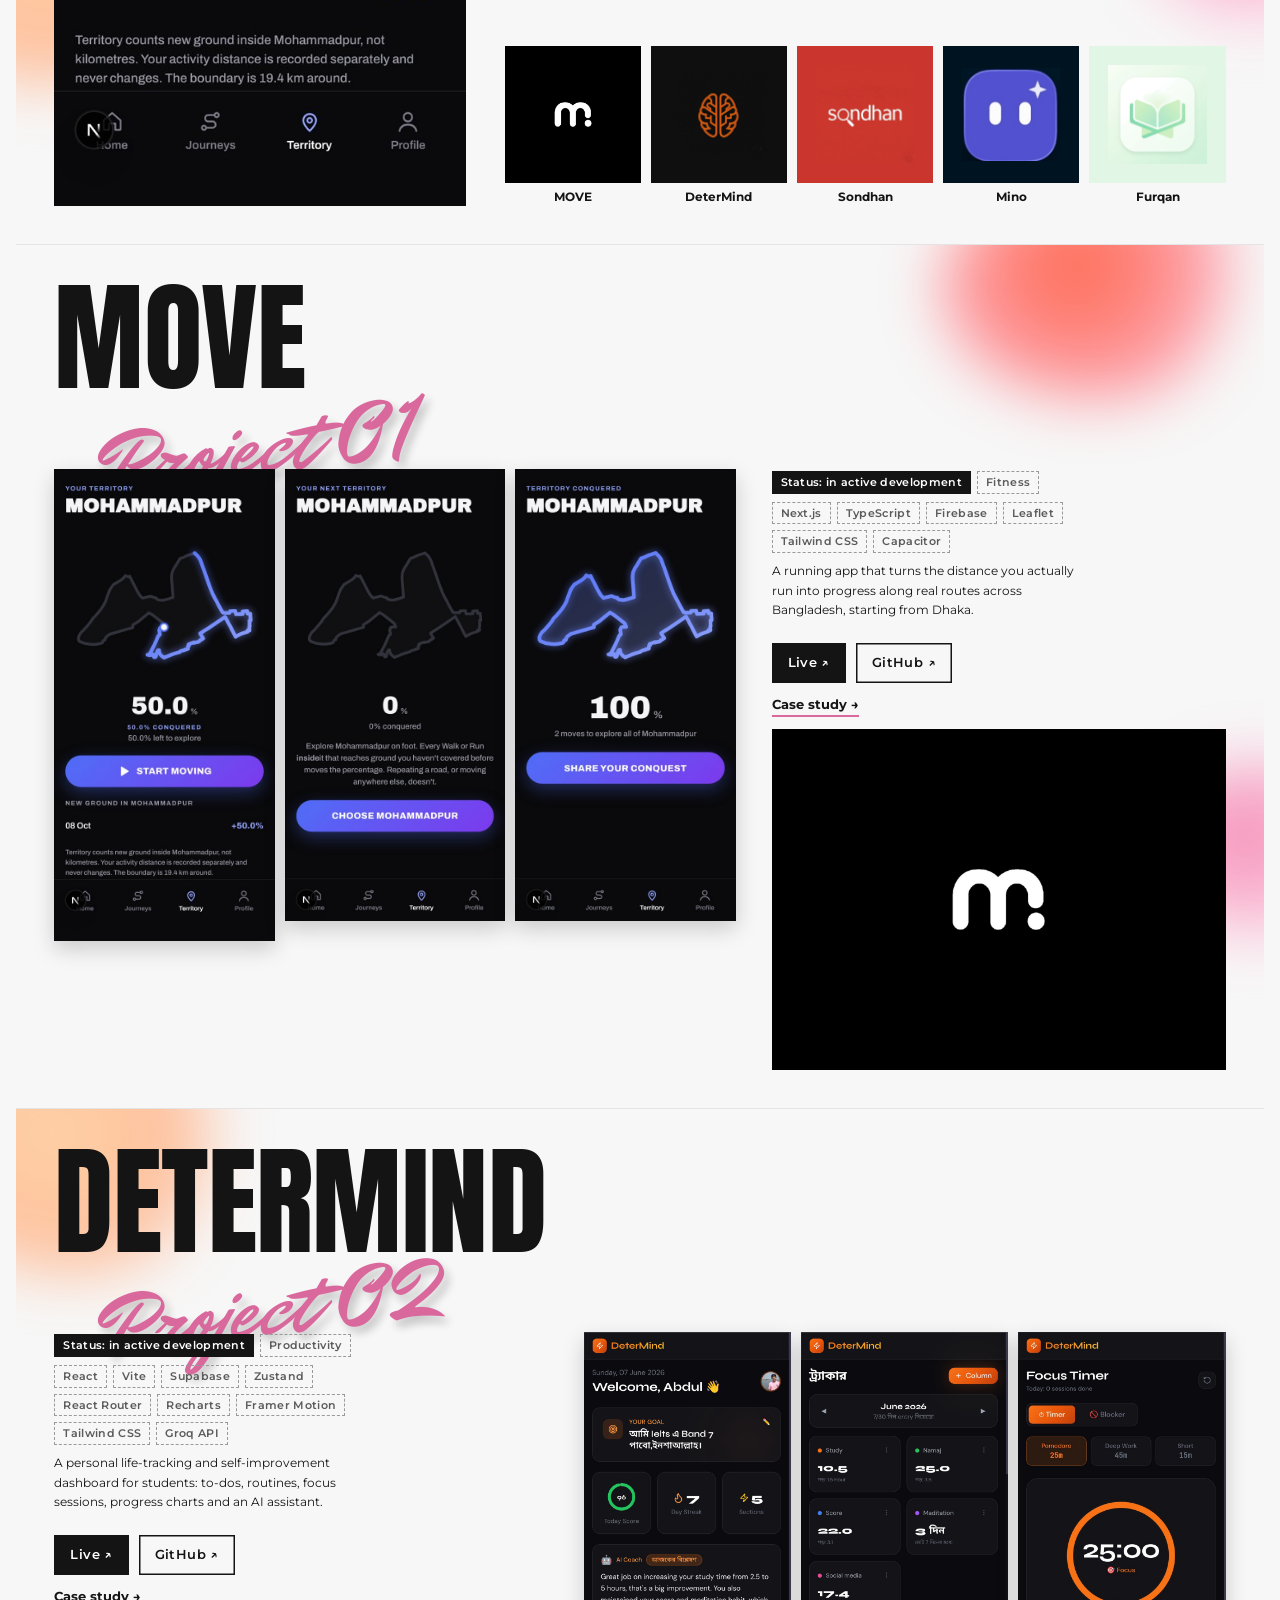
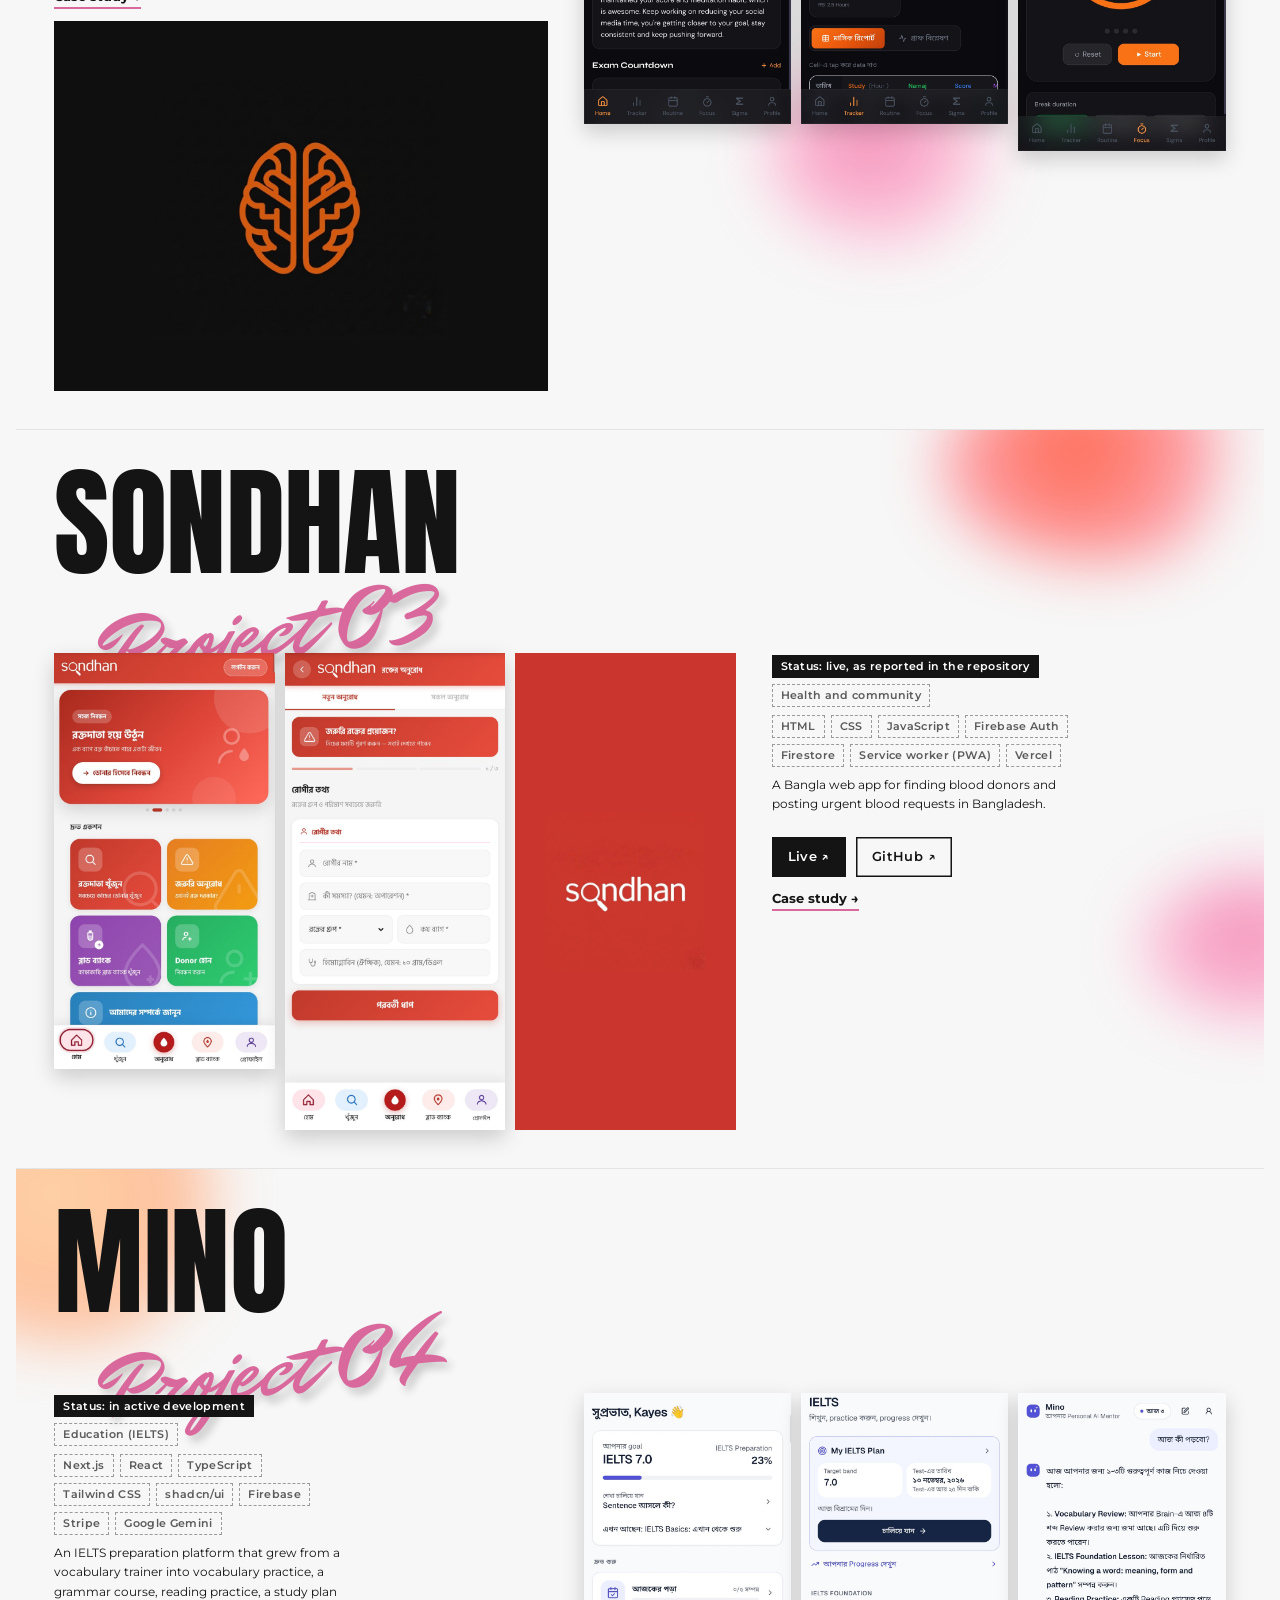
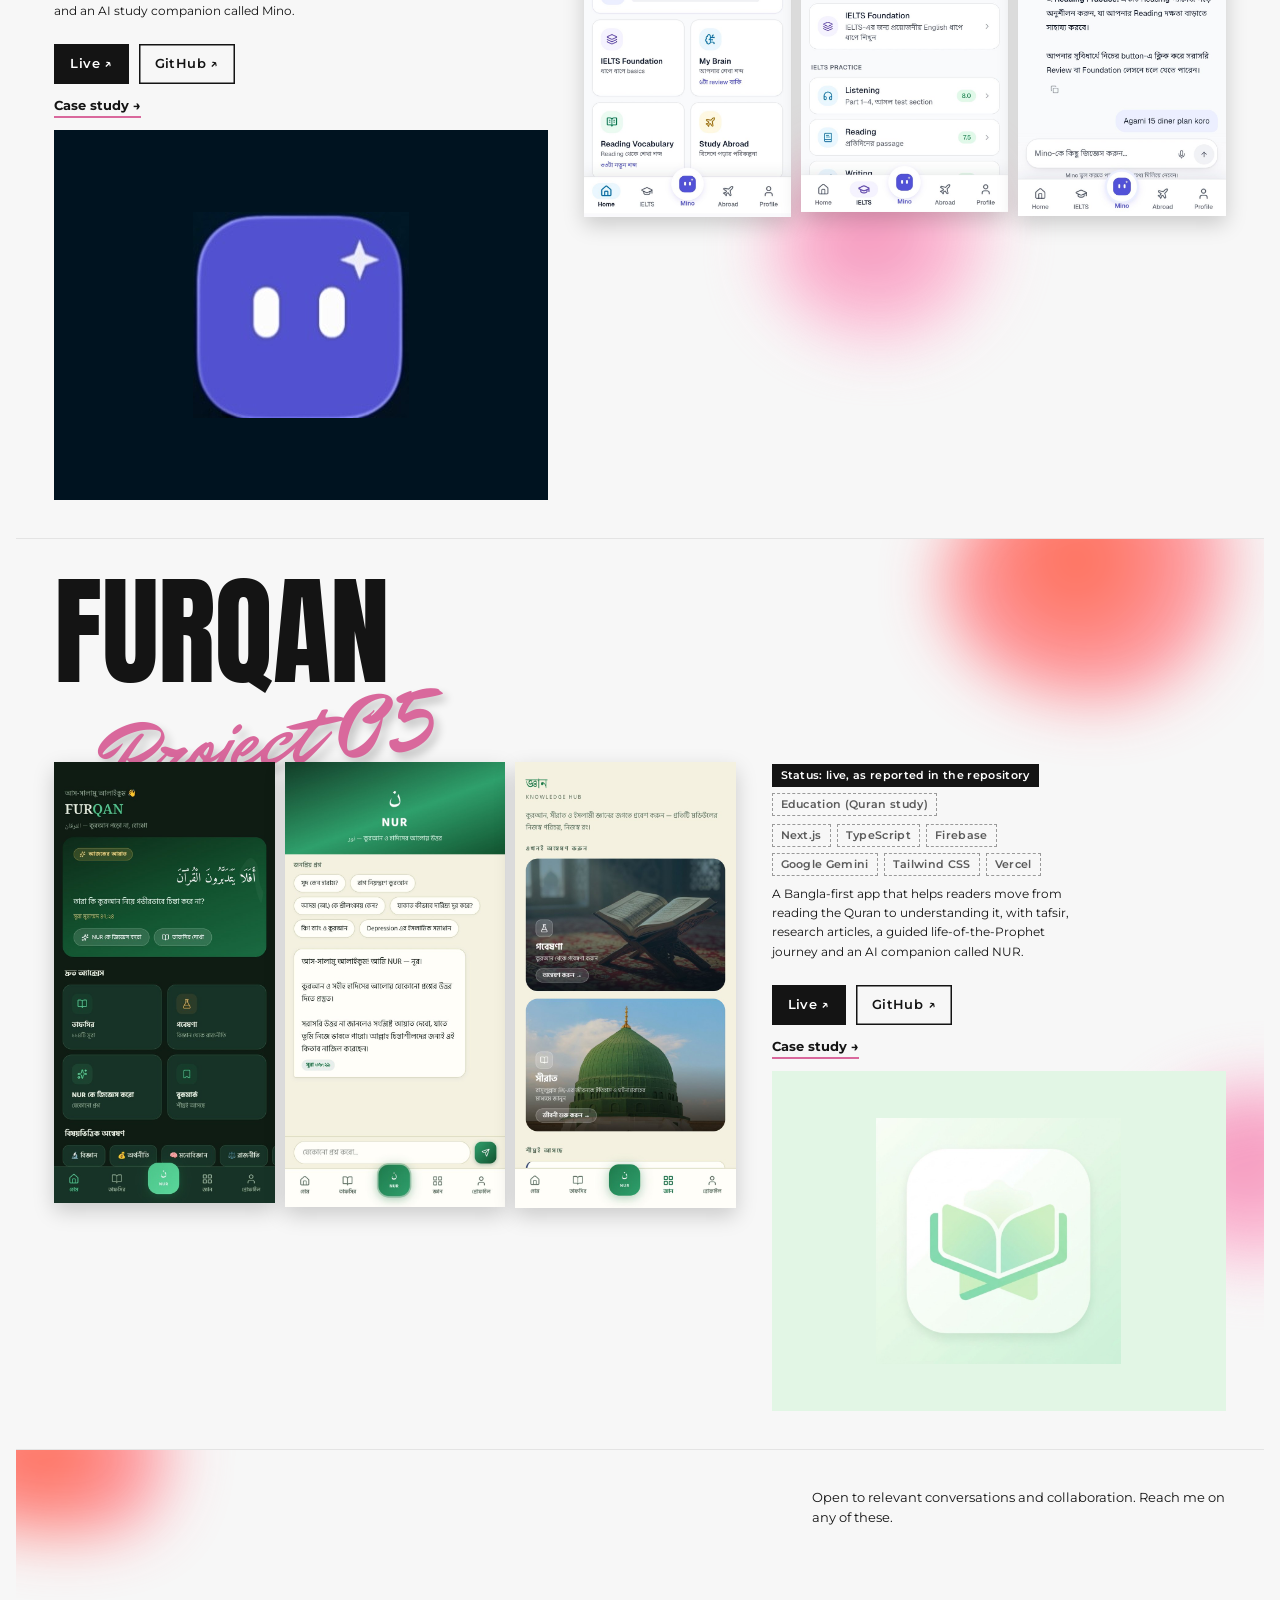
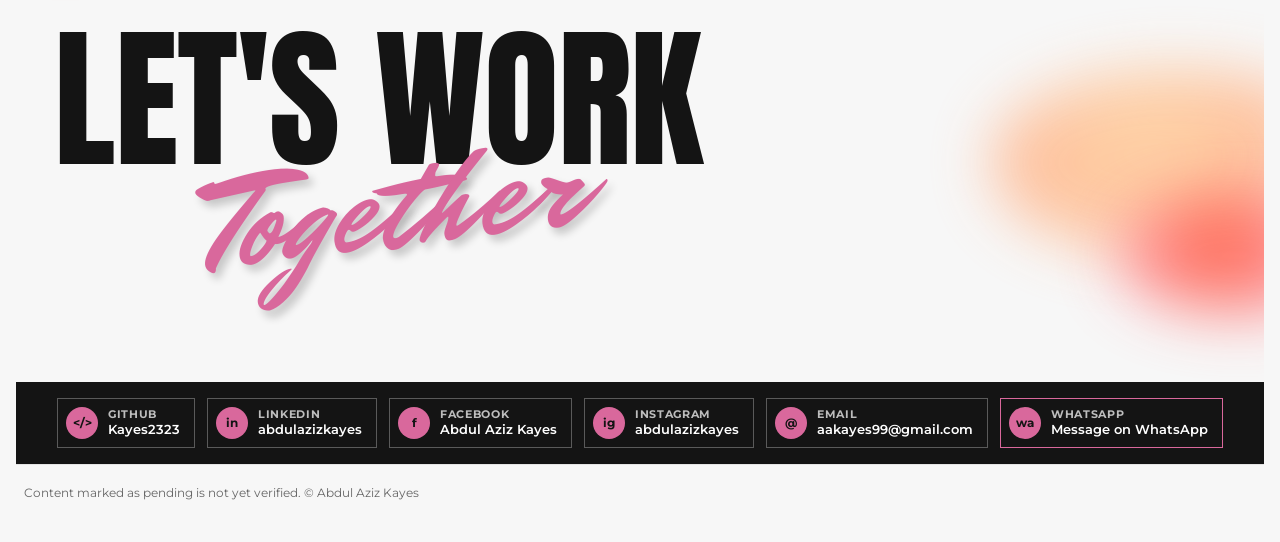
==== commit 51e7778a: "Add the owner's own introduction, education, today and vision text (EN and BN) and four live DeterMi" ====
--- a/index.html
+++ b/index.html
@@ -59,7 +59,7 @@
   <div class="hw"><h2 class="big" data-i="iHead">Introduction</h2><span class="sc" aria-hidden="true" data-i="iScript">Intro</span></div>
   <div class="g">
     <div class="pic"><img data-src="intro" data-alt="intro" alt="" src="assets/img/intro.jpg" loading="lazy" width="1300" height="1228"></div>
-    <div class="t"><p data-i="iP1"></p><p data-i="iP2"></p></div>
+    <div class="t"><div class="dots"><i></i><i></i><i></i></div><b data-i="introLabel">About Me</b><p data-i="introP"></p></div>
   </div>
 </section>
 
@@ -70,7 +70,7 @@
     <div>
       <div class="dots"><i></i><i></i><i></i></div>
       <b data-i="aMe">About Me</b>
-      <div class="t"><span data-i="aCopy"></span></div>
+      <div class="t"><p data-i="todayP1"></p><p data-i="todayP2"></p><p class="note" data-i="aCopy"></p></div>
       <div class="pic"><img data-src="about" data-alt="about" alt="" src="assets/img/about.jpg" loading="lazy" width="1024" height="640"></div>
     </div>
     <div class="rt"><span class="hi" aria-hidden="true" data-i="aHi">Hello, I'm</span><h2 class="big nm" data-ih="aName">Abdul Aziz<br>Kayes</h2></div>
@@ -100,6 +100,7 @@
   <div class="g">
     <div><h2 class="big" data-i="eHead">Education</h2><div class="pic" style="margin-top:12px"><img data-src="edu" data-alt="edu" alt="" src="assets/img/edu.jpg" loading="lazy" width="1400" height="867"></div></div>
     <div class="items">
+      <div class="t edn"><div class="dots"><i></i><i></i><i></i></div><b data-i="eduLabel">My Education</b><p data-i="eduP1"></p><p data-i="eduP2"></p></div>
       <div><div class="dots"><i></i><i></i><i></i></div><h3 data-i="hsc">Higher Secondary Certificate (HSC), 2024</h3><div class="t"><span data-i="hscS">Dhaka College</span></div><span class="gp" data-i="gpa">GPA 5.00</span></div>
       <div><div class="dots"><i></i><i></i><i></i></div><h3 data-i="ssc">Secondary School Certificate (SSC)</h3><div class="t"><span data-i="sscS">Ahmadia Kamil Madrasa, Hajiganj, Chandpur</span></div><span class="gp" data-i="gpa">GPA 5.00</span></div>
     </div>
@@ -121,13 +122,13 @@
   </div>
 </section>
 
-<!-- 7 what I build -->
-<section class="slide s6">
+<!-- 7 vision -->
+<section class="slide s6" id="vision">
   <i class="bl r" style="--x:-6%;--y:-8%;--s:22%"></i><i class="bl pe" style="--x:84%;--y:-10%;--s:22%"></i><i class="bl pk" style="--x:70%;--y:70%;--s:26%"></i>
-  <h2 class="big pink" data-i="bHead">What I build</h2>
+  <div class="hw"><h2 class="big" data-i="vHead">Where I Want to Go</h2><span class="sc" aria-hidden="true" data-i="vScript">Ahead</span></div>
   <div class="g">
-    <div class="card"><div class="ph"><span data-i="phShot">Authentic screenshot or work photo needed</span></div><span class="lbl" data-i="bL1">Product Building</span></div>
-    <div class="card"><div class="ph"><span data-i="phShot">Authentic screenshot or work photo needed</span></div><span class="lbl" data-i="bL2">Web Development</span></div>
+    <div class="pic"><img src="assets/img/vision.jpg" data-alt="vision" alt="" loading="lazy" width="900" height="1125"></div>
+    <div class="tx"><p data-i="vP1"></p><p data-i="vP2"></p><p data-i="vP3"></p></div>
   </div>
 </section>
 
--- a/css/styles.css
+++ b/css/styles.css
@@ -121,14 +121,13 @@
 .s5 .t{font-size:.82rem;margin-left:auto}
 @media(max-width:800px){.s5 .sc{position:relative;display:block;top:auto;right:auto;margin-top:-.5rem}.s5 .g{grid-template-columns:1fr}.s5 .items{align-items:flex-start;text-align:left}.s5 .hw{text-align:left}.s5 .t{margin-left:0}}
 
-/* 6 what I build */
-.s6 .big{text-align:right;padding-left:clamp(0px,6vw,80px)}
-.s6 .g{display:grid;grid-template-columns:1fr 1fr;gap:12px;margin-top:14px}
-.s6 .card{position:relative;aspect-ratio:16/10;min-width:0}
-.s6 .card .ph{position:absolute;inset:0}
-.s6 .lbl{position:absolute;right:12px;bottom:6px;font:400 clamp(1.8rem,4.6vw,3.6rem)/1 var(--script);color:#fff;text-shadow:3px 4px 8px rgba(0,0,0,.45);z-index:2}
-html[lang="bn"] .s6 .lbl{font:700 clamp(1.4rem,3.4vw,2.6rem)/1.2 var(--script)}
-@media(max-width:700px){.s6 .g{grid-template-columns:1fr}}
+/* 6 vision */
+.s6 .hw{display:block}
+.s6 .sc{right:6%;bottom:-30%}
+.s6 .g{display:grid;grid-template-columns:5fr 6fr;gap:clamp(18px,4vw,56px);margin-top:clamp(28px,4vw,48px);align-items:start}
+.s6 .pic{aspect-ratio:4/5;max-width:420px;box-shadow:10px 12px 0 var(--pink)}
+.s6 .tx p{margin:0 0 14px;max-width:62ch}
+@media(max-width:800px){.s6 .g{grid-template-columns:1fr}.s6 .sc{position:relative;display:block;right:auto;bottom:auto;margin-top:-.5rem}.s6 .pic{max-width:min(78%,340px)}}
 
 /* 7 index + projects */
 .s7 .sc{right:-12%;top:-22%}
@@ -238,3 +237,14 @@
 .phones .logo.fill{aspect-ratio:auto;height:100%;min-height:100%}
 .cb a.pill{text-decoration:none}
 @media(max-width:800px){.pj .logo.sm{max-width:200px;aspect-ratio:1/1}}
+
+.s3 .t{max-width:56ch}.s3 .t p{margin:0 0 10px}
+.s3 .note,.s4 .edn p{font-size:.8rem}
+.s3 .note{color:var(--muted);border-left:3px solid var(--pink);padding-left:10px}
+.s4 .edn{text-align:right;margin-left:auto;max-width:52ch}.s4 .edn p{margin:0 0 10px}
+.s2 .t b{display:block;margin-bottom:6px}
+@media(max-width:800px){.s4 .edn{text-align:left;margin-left:0}}
+.s6 .sc{bottom:-46%;right:2%}
+.s4 .edn .dots{display:flex;justify-content:flex-end}.s4 .edn b{display:block;margin-bottom:6px}
+.s3 .t .dots{display:flex}.s3 .t b{display:block}
+@media(max-width:800px){.s4 .edn .dots{justify-content:flex-start}}
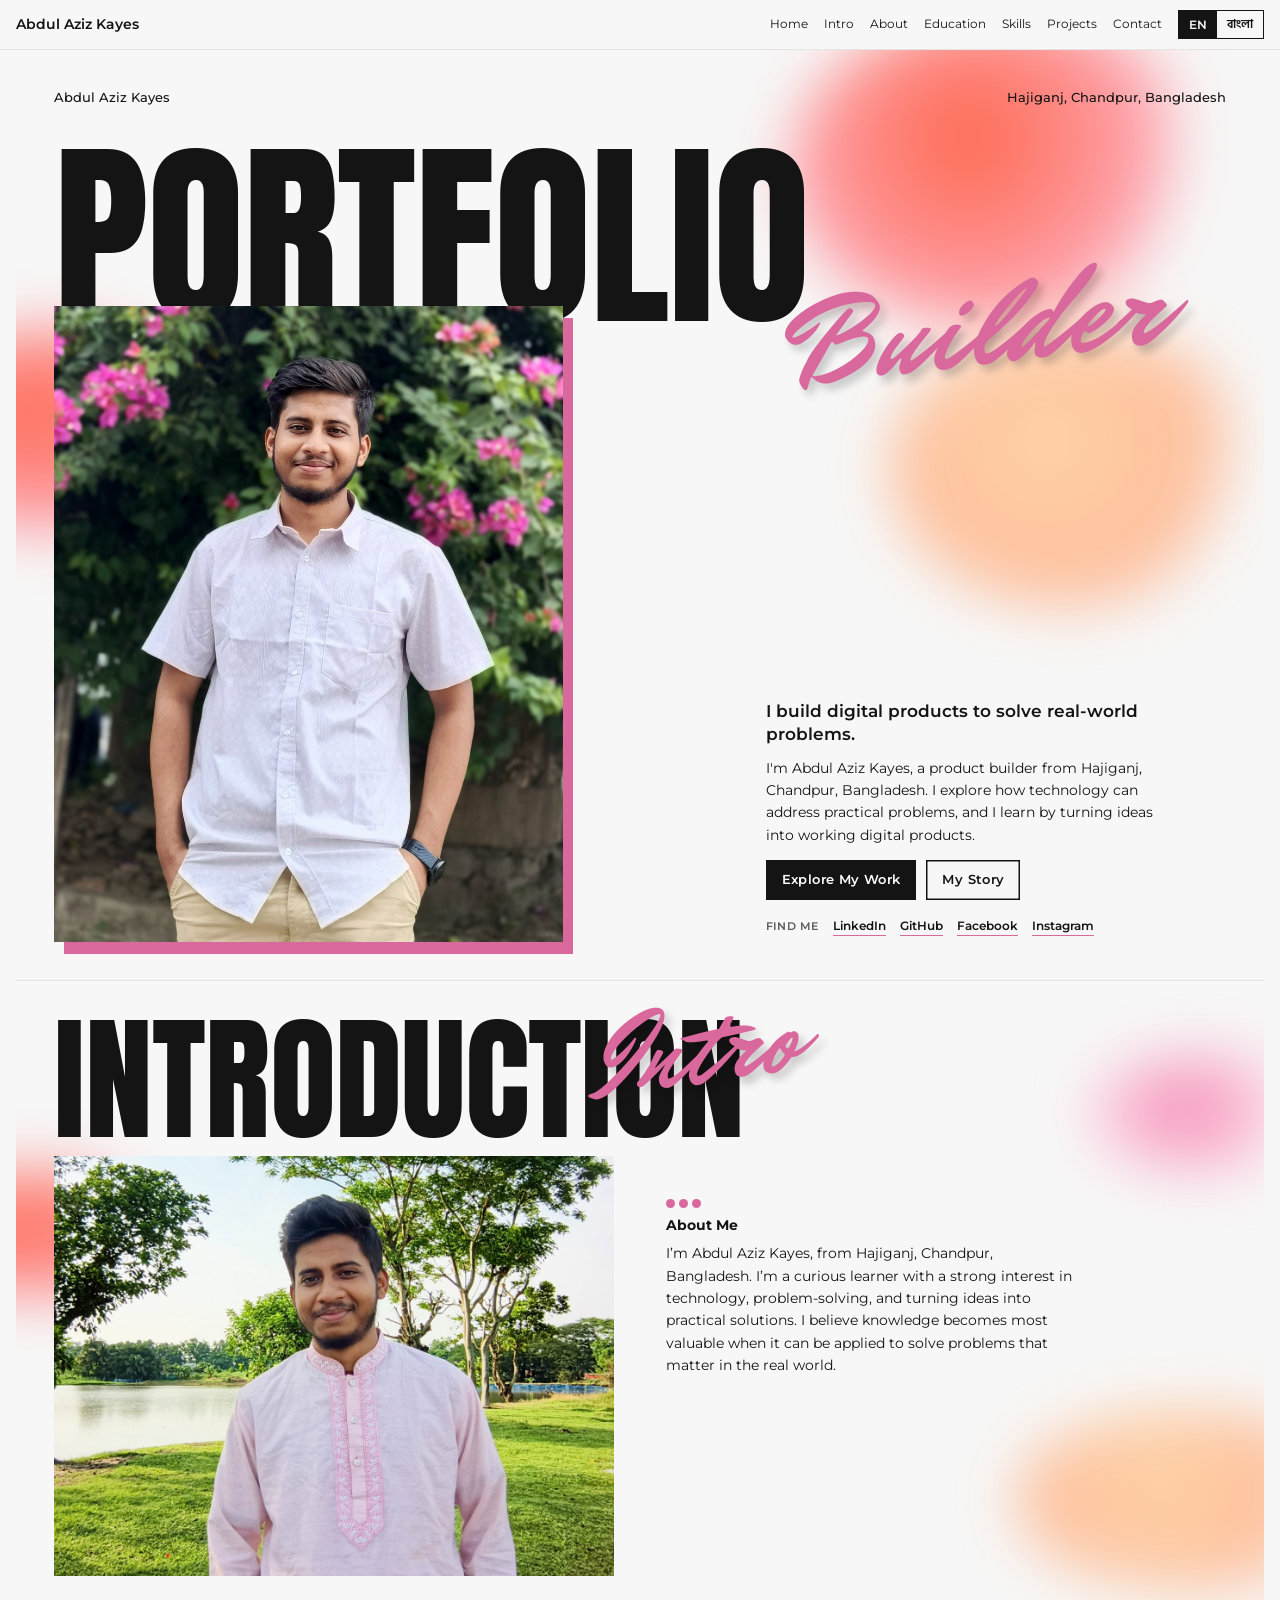
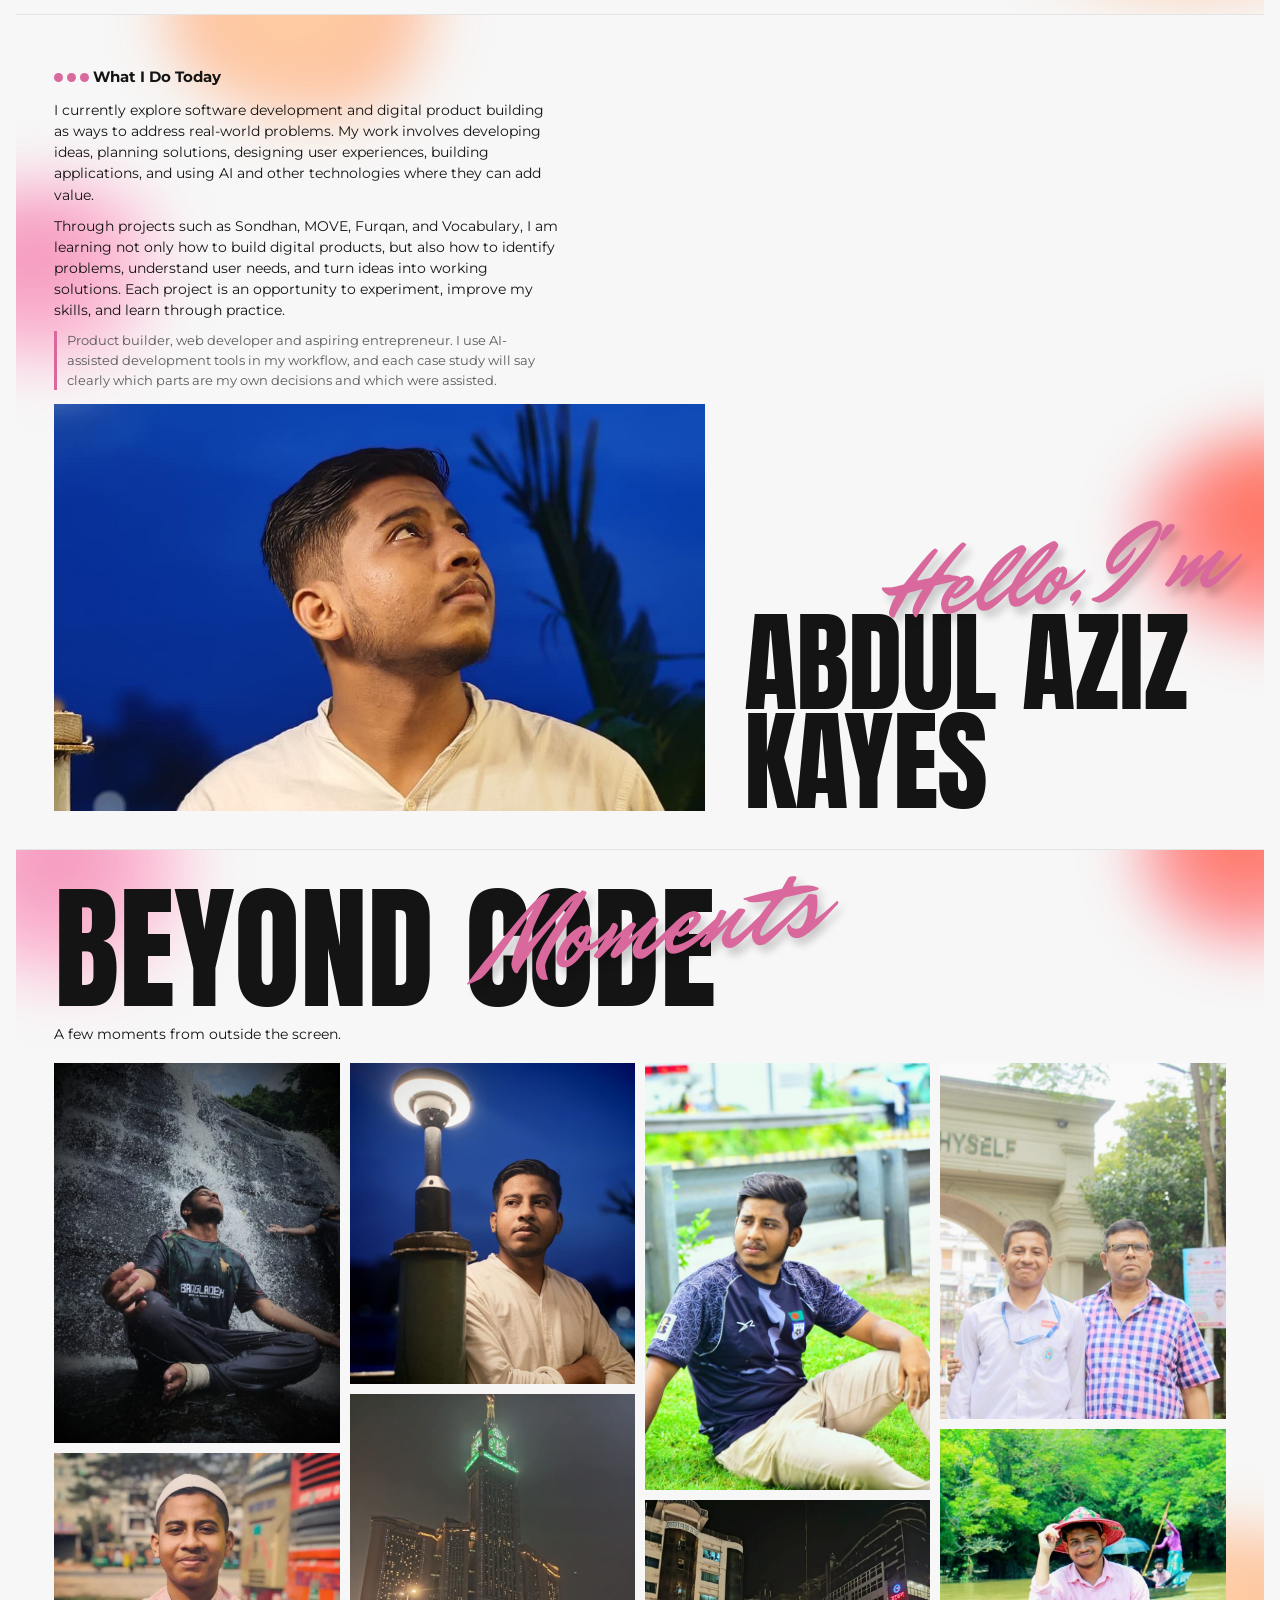
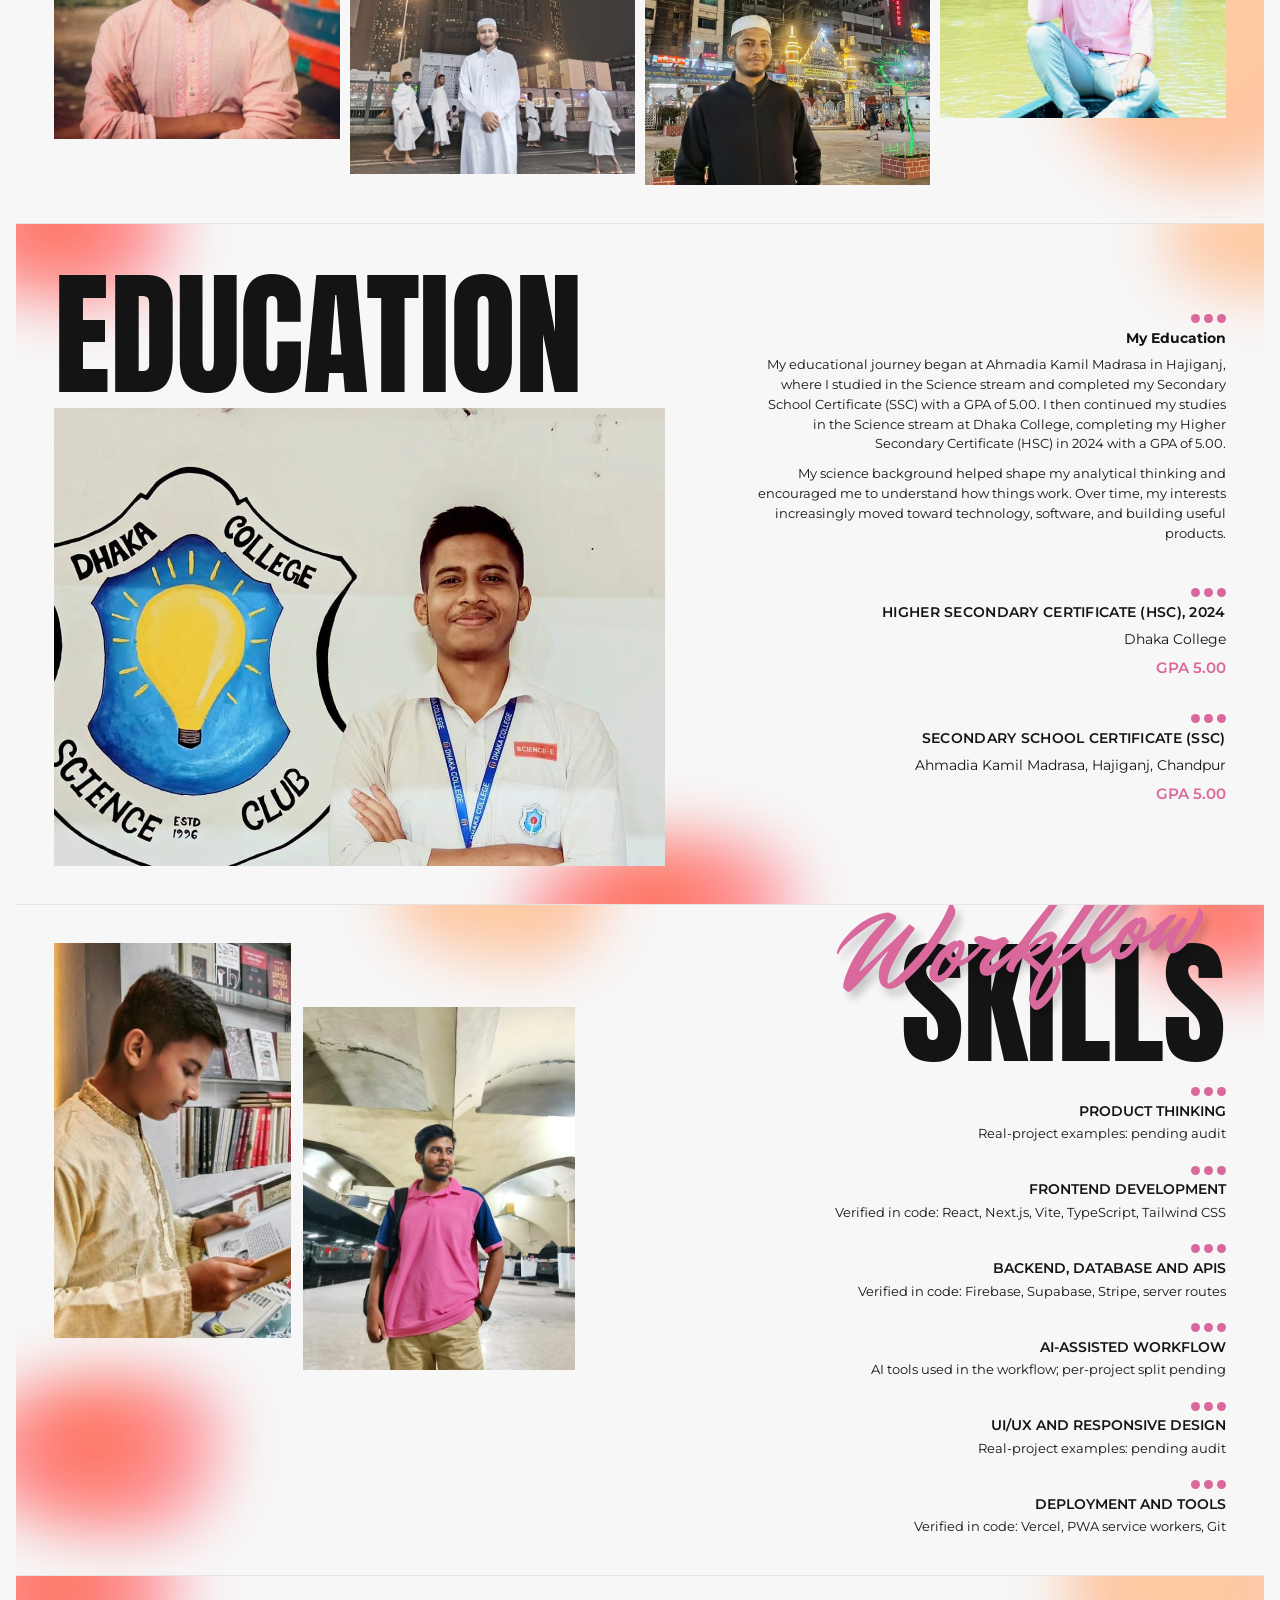
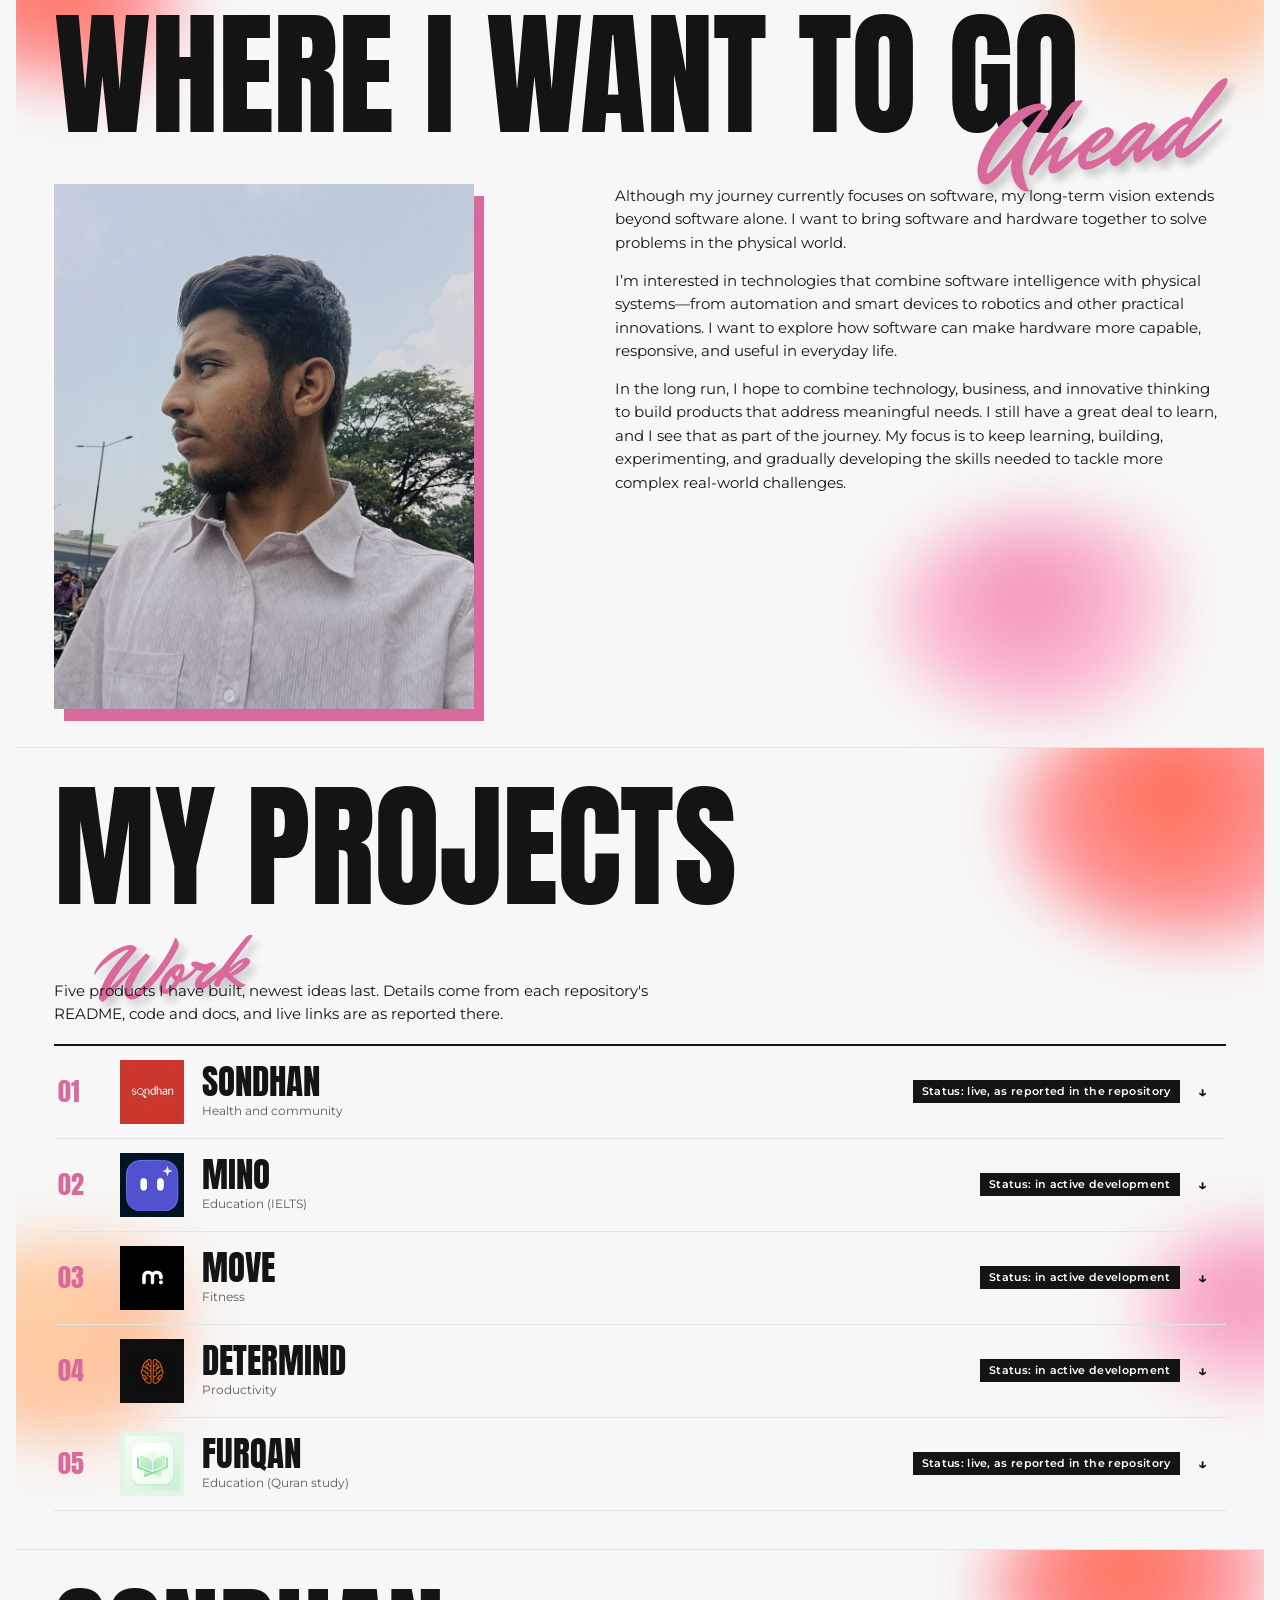
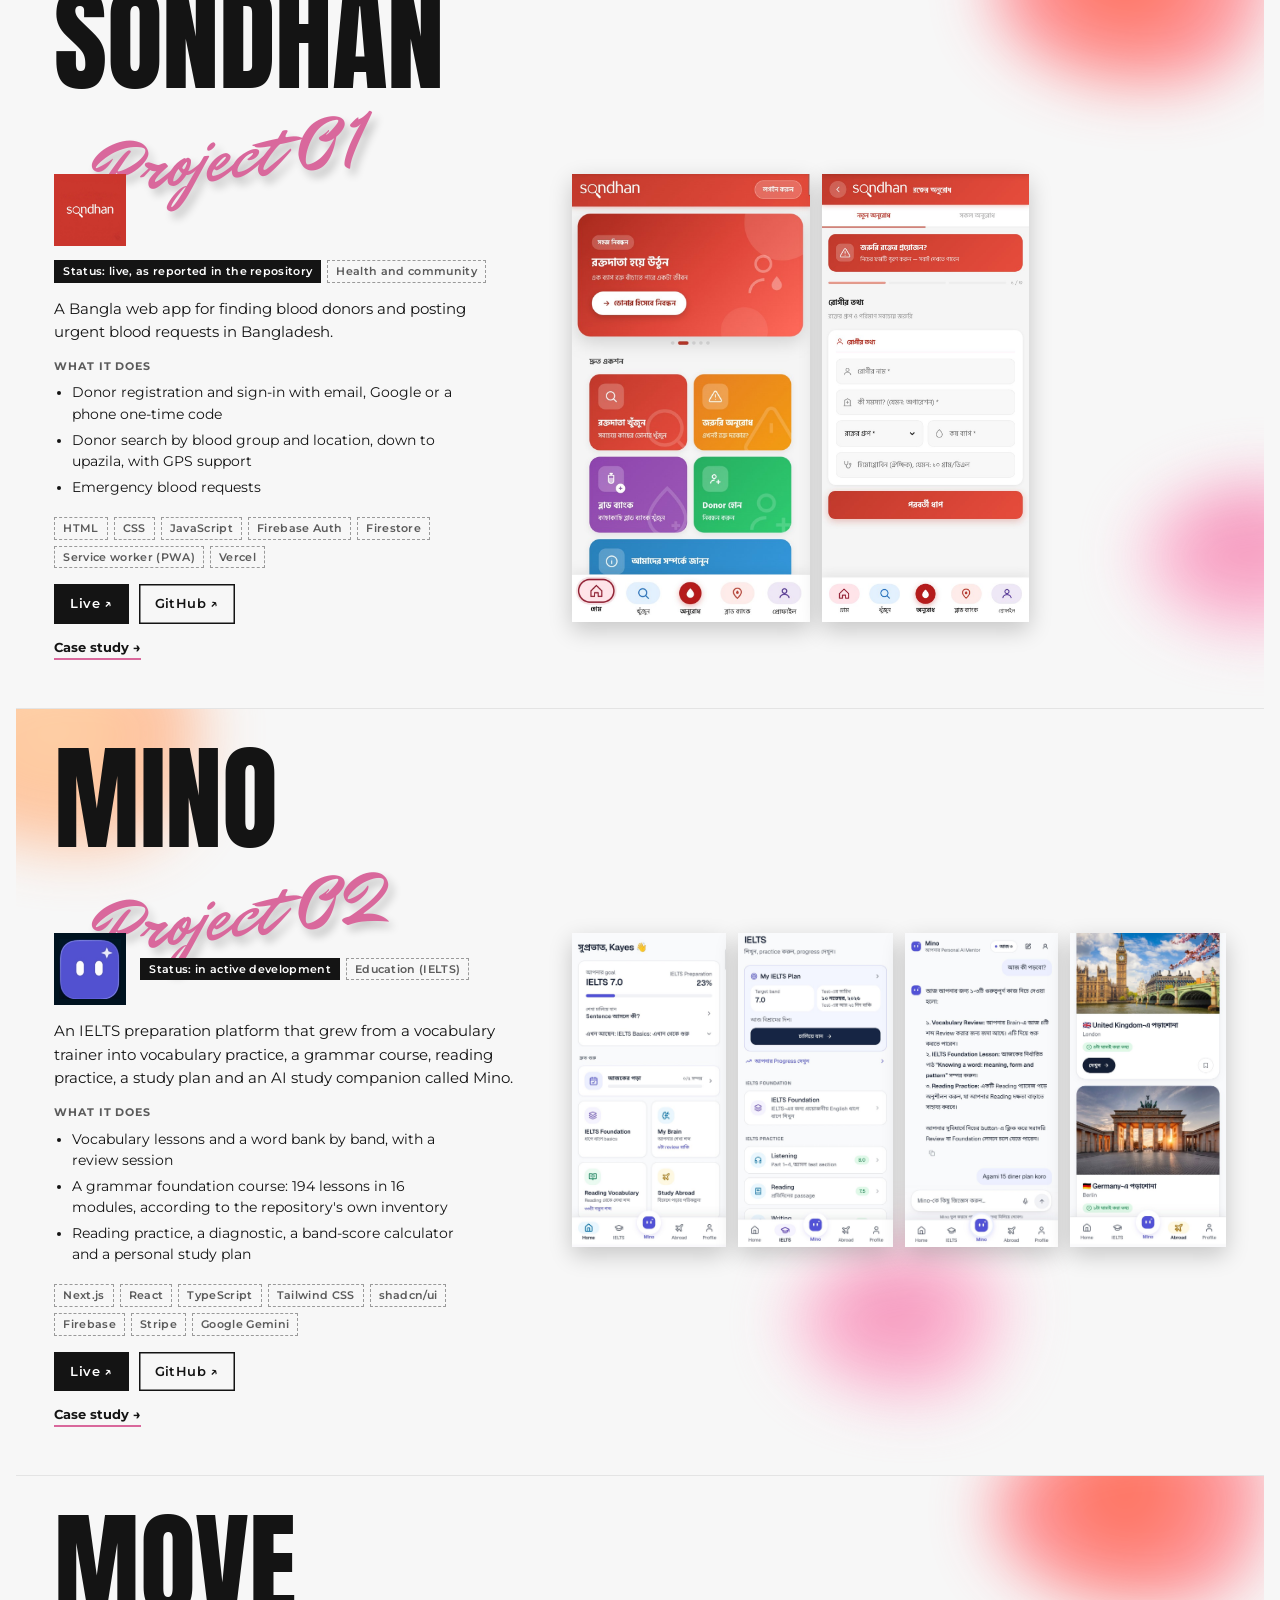
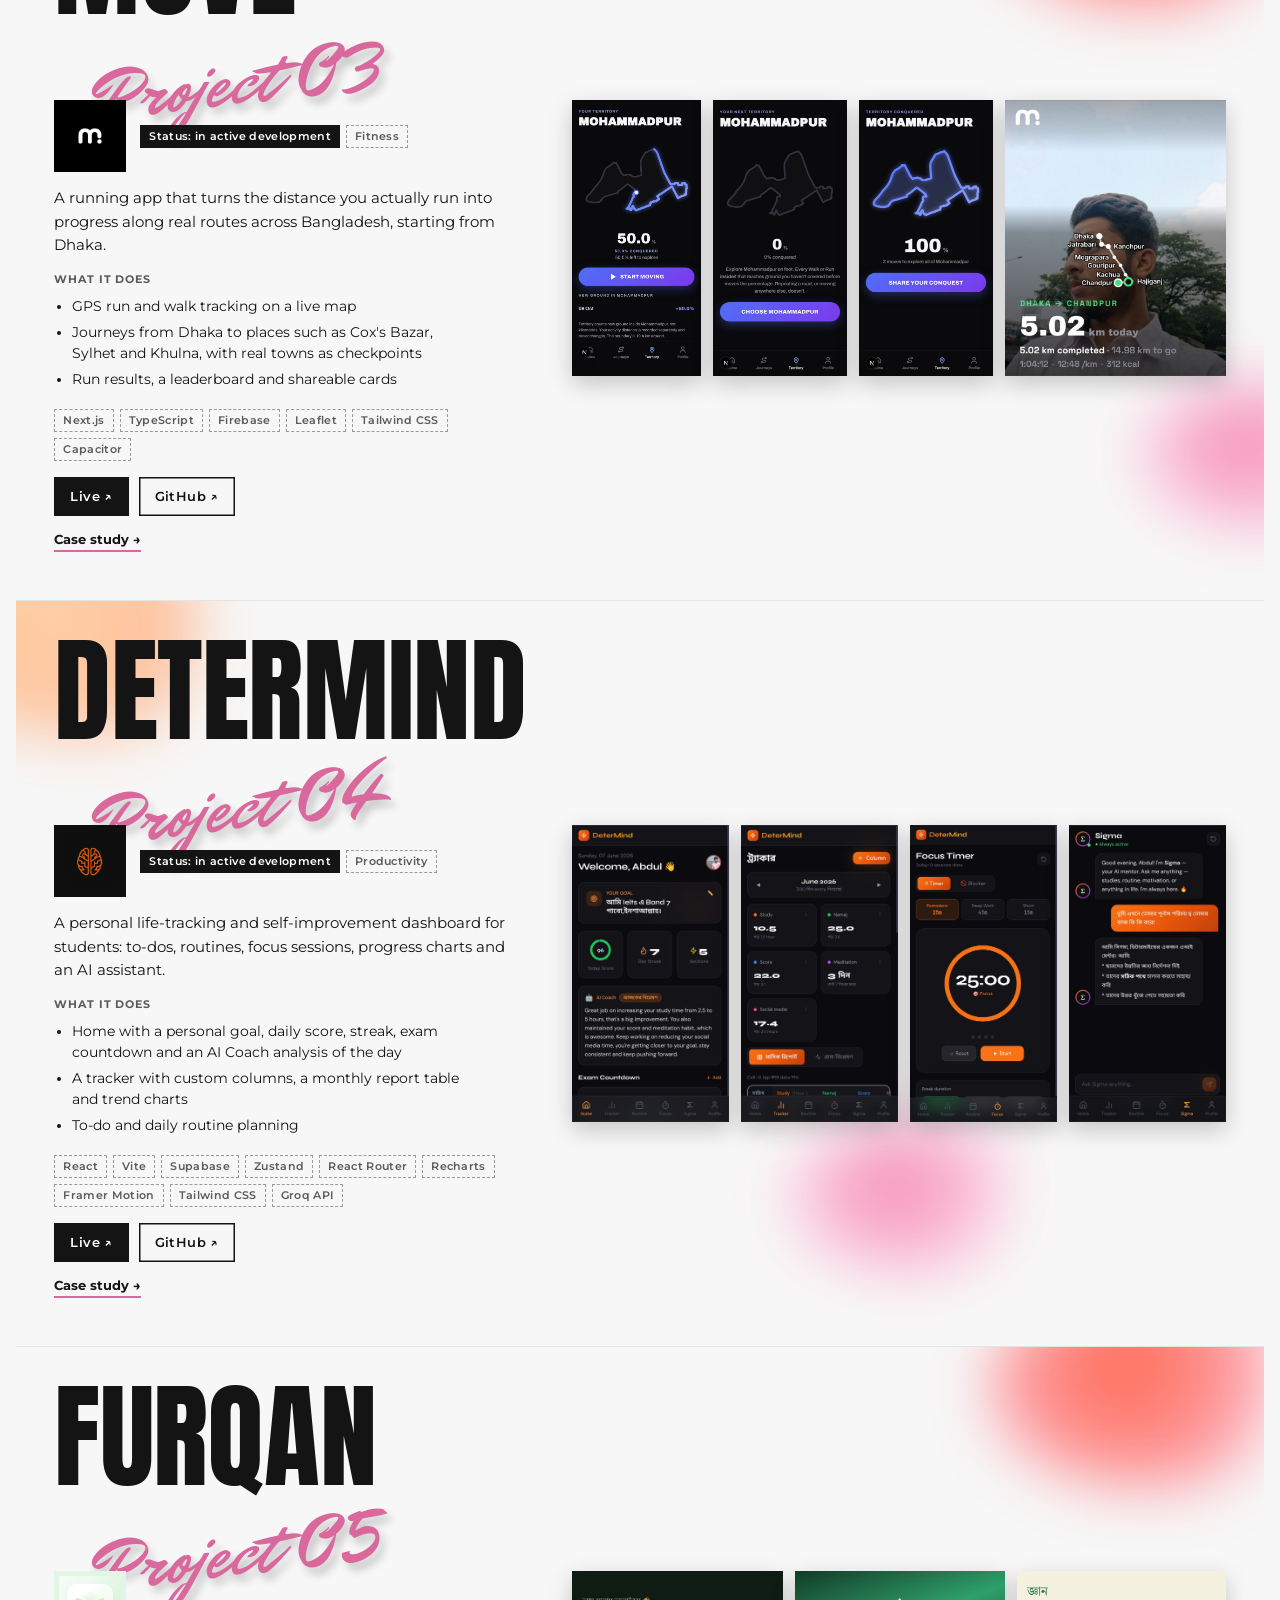
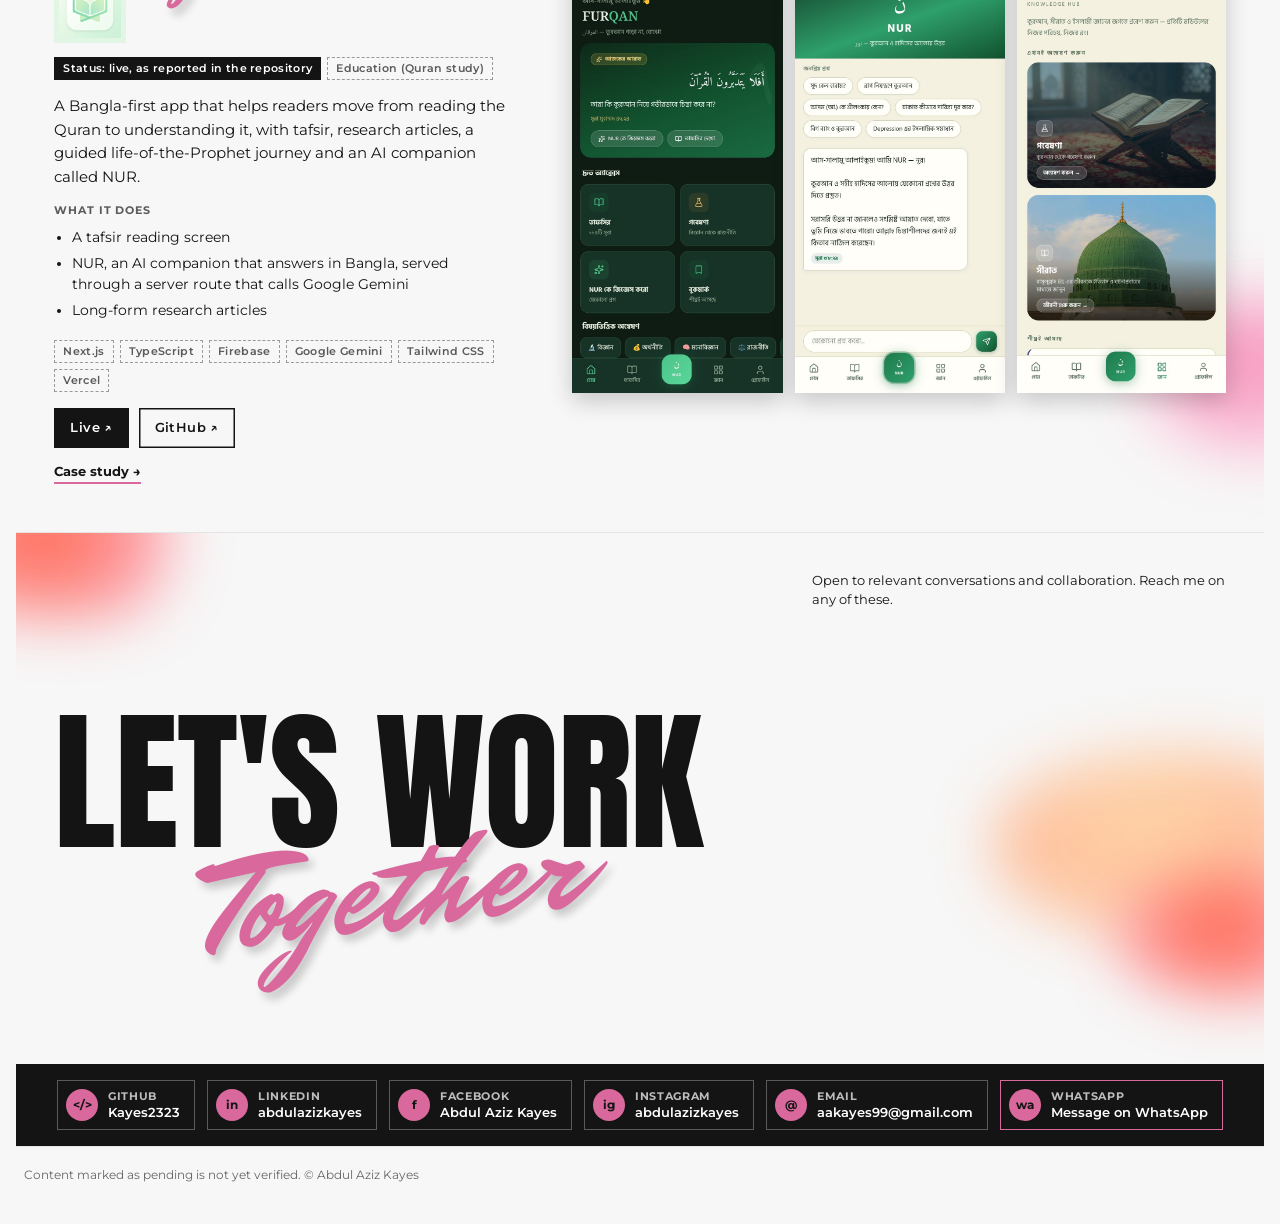
==== commit 044ff580: "Redesign the projects section: order Sondhan, Mino, MOVE, DeterMind, Furqan Clean numbered index wit" ====
--- a/index.html
+++ b/index.html
@@ -135,9 +135,9 @@
 <!-- 8 projects -->
 <section class="slide s7" id="projects">
   <i class="bl r" style="--x:80%;--y:-6%;--s:30%"></i><i class="bl pe" style="--x:-8%;--y:62%;--s:24%"></i><i class="bl pk" style="--x:90%;--y:60%;--s:20%"></i>
-  <div class="tiny"><span data-i="pIntro"></span><br><span id="pnames"></span></div>
-  <div class="hw"><h2 class="big" data-i="pHead">Portfolio</h2><span class="sc" aria-hidden="true" data-i="pScript">Projects</span></div>
-  <div class="g"><div id="idxl"></div><div id="idxr"></div></div>
+  <div class="hw"><h2 class="big" data-i="pHead">My Projects</h2><span class="sc" aria-hidden="true" data-i="pScript">Work</span></div>
+  <p class="t pintro" data-i="pIntro"></p>
+  <div class="rows" id="idx"></div>
 </section>
 <div id="pj"></div>
 
--- a/css/styles.css
+++ b/css/styles.css
@@ -129,26 +129,44 @@
 .s6 .tx p{margin:0 0 14px;max-width:62ch}
 @media(max-width:800px){.s6 .g{grid-template-columns:1fr}.s6 .sc{position:relative;display:block;right:auto;bottom:auto;margin-top:-.5rem}.s6 .pic{max-width:min(78%,340px)}}
 
-/* 7 index + projects */
-.s7 .sc{right:-12%;top:-22%}
-.s7 .tiny{position:absolute;right:clamp(8px,3vw,40px);top:clamp(18px,3vw,38px);width:min(300px,38%);font-size:.7rem;line-height:1.5}
-.s7 .tiny a{display:inline-block;margin:2px 8px 0 0;font-weight:600;text-decoration:none;border-bottom:1.5px solid var(--pink)}
-.s7 .g{display:grid;grid-template-columns:.8fr 1.4fr;gap:clamp(12px,3vw,40px);margin-top:14px;align-items:end}
-.s7 .pic.tall{aspect-ratio:var(--ar,3/4)}.s7 .ph.tall{aspect-ratio:3/4}
-@media(max-width:800px){.s7 .tiny{position:static;width:auto;margin-bottom:10px}.s7 .g{grid-template-columns:1fr}.s7 .hw{display:block}.s7 .sc{position:relative;display:block;right:auto;top:auto;margin-top:-.5rem}}
-.pj .big{font-size:clamp(2.8rem,9.4vw,8.4rem)}
+/* 7 projects: a clean index, then one identical slide per project */
+.s7 .hw{display:block}
+.s7 .sc{position:relative;display:block;right:auto;top:auto;margin:-.45em 0 0 .5em;font-size:clamp(2.2rem,6vw,5.4rem)}
+.pintro{margin:clamp(18px,3vw,30px) 0 18px!important;max-width:62ch!important;font-size:.92rem!important}
+.rows{border-top:2px solid var(--ink)}
+.row{display:grid;grid-template-columns:44px 64px minmax(0,1fr) auto 24px;gap:6px 18px;align-items:center;padding:14px 4px;border-bottom:1px solid var(--line);text-decoration:none;transition:background .2s,padding .2s}
+.row:hover{background:rgba(217,104,156,.1);padding-left:12px}
+.row .no{font:400 1.6rem/1 var(--head);color:var(--pink)}
+.row .nm{display:flex;flex-direction:column;min-width:0}.row .nm b{font:400 clamp(1.5rem,3vw,2.2rem)/1.05 var(--head);text-transform:uppercase}
+html[lang="bn"] .row .nm b{font-weight:800;text-transform:none;line-height:1.3}
+.row .nm small{color:var(--muted);font-size:.78rem}
+.row .go{font-weight:700}
+.logo.ix{width:64px;aspect-ratio:1/1}
+.logo.hd{width:72px;aspect-ratio:1/1;flex:0 0 auto}
+.slide.pj{min-height:0;padding-bottom:clamp(26px,4vw,48px)}
+.pj .big{font-size:clamp(2.8rem,9vw,8rem)}
 .pj .hw{display:block}
-.pj .sc{position:relative;display:block;right:auto;bottom:auto;margin:-.42em 0 0 .5em;font-size:clamp(2rem,6.6vw,6rem)}
-.pj .g{display:grid;gap:clamp(12px,3vw,36px);margin-top:clamp(14px,3vw,28px);align-items:start}
-.pj.a .g{grid-template-columns:1.5fr 1fr}.pj.b .g{grid-template-columns:1fr 1.3fr}
-.pj .ph.m,.pj .pic.m{aspect-ratio:16/10}.pj .ph.sm,.pj .pic.sm{aspect-ratio:4/3}
-.pj .t{font-size:.78rem;max-width:38ch}
-.pj .col{display:flex;flex-direction:column;gap:12px}
-.chips{display:flex;gap:6px;flex-wrap:wrap;margin:2px 0 8px}
-.chip{border:1px dashed #9a9a9a;color:var(--muted);padding:2px 8px;font-size:.68rem;font-weight:600;letter-spacing:.03em}
-.chip.fill{background:var(--ink);color:#fff;border:1px solid var(--ink)}
-.more{display:inline-block;font-weight:700;font-size:.8rem;text-decoration:none;border-bottom:2px solid var(--pink);align-self:flex-start}
-@media(max-width:800px){.pj.a .g,.pj.b .g{grid-template-columns:1fr}.pj .hw{display:block}.pj .sc{position:relative;display:block;right:auto;bottom:auto;margin-top:-.6rem;font-size:clamp(2.2rem,11vw,4rem)}}
+.pj .sc{position:relative;display:block;right:auto;bottom:auto;margin:-.42em 0 0 .5em;font-size:clamp(2rem,5.6vw,5rem)}
+.pg{display:grid;grid-template-columns:minmax(0,5fr) minmax(0,7fr);gap:clamp(20px,4vw,56px);margin-top:clamp(18px,3vw,32px);align-items:start}
+.pinfo{display:flex;flex-direction:column;gap:14px;min-width:0}
+.phead{display:flex;gap:14px;align-items:center;flex-wrap:wrap}
+.pinfo .chips{margin:0}
+.pinfo .sum{margin:0;font-size:.95rem;max-width:46ch}
+.mono2{font-size:.68rem;font-weight:700;letter-spacing:.08em;text-transform:uppercase;color:var(--muted);margin-bottom:-6px}
+.hl{margin:0;padding-left:1.1rem;font-size:.85rem;max-width:46ch}.hl li{margin:0 0 5px}
+.pinfo .btns{margin-top:2px}
+.pvis{min-width:0}
+.pvis .ph.m,.pvis .pic.m{aspect-ratio:16/10}
+.phones{display:grid;grid-template-columns:var(--cols);gap:12px;align-items:start;max-width:min(100%,calc(var(--n,4)*230px))}
+.phones.n1{--n:1}.phones.n2{--n:2}.phones.n3{--n:3}.phones.n4{--n:4}
+.phones .pic{aspect-ratio:var(--ar,9/19);box-shadow:0 8px 22px rgba(0,0,0,.2)}
+@media(max-width:800px){
+  .pg{grid-template-columns:1fr}
+  .row{grid-template-columns:34px 52px minmax(0,1fr) 20px}.row .st{display:none}.logo.ix{width:52px}
+  .phones{grid-template-columns:repeat(2,minmax(0,1fr));max-width:420px}
+  .phones.n3{grid-template-columns:repeat(3,minmax(0,1fr))}
+  .phones .pic{aspect-ratio:var(--ar,9/19)}
+}
 
 /* contact */
 .s9{display:flex;flex-direction:column;padding-bottom:0}
@@ -195,30 +213,26 @@
 /* Bengali headings are shorter/taller than the Latin ones: keep the script word beside, not on top of, the heading (desktop) */
 @media(min-width:801px){
   html[lang="bn"] .s2 .sc,html[lang="bn"] .s8 .sc{right:auto;left:94%;top:-8%}
-  html[lang="bn"] .s7 .sc{right:auto;left:90%;top:-8%}
   html[lang="bn"] .s1 .hw{padding-left:22%}
 }
 
 /* logos (supplied brand marks, shown unchanged) */
 .logo{background:var(--lbg);display:grid;place-items:center;overflow:hidden;min-width:0}
-.logo img{width:auto;height:auto;max-width:min(var(--lw),72%);max-height:72%;object-fit:contain}
-.logo.m{aspect-ratio:16/10}.logo.sm{aspect-ratio:4/3}.logo.sq{aspect-ratio:1/1}.logo.hd{width:clamp(84px,12vw,132px);aspect-ratio:1/1}
+.logo img{width:auto;height:auto;max-width:min(var(--lw),78%);max-height:78%;object-fit:contain}
+.logo.ix img,.logo.hd img{max-width:86%;max-height:86%}
+.logo.m{aspect-ratio:16/10}.logo.sq{aspect-ratio:1/1}
 .pj .logo.m img{max-height:78%}
 .logos{display:grid;grid-template-columns:repeat(5,minmax(0,1fr));gap:10px}
 .logos .lk{display:flex;flex-direction:column;gap:6px;text-decoration:none;font-size:.72rem;font-weight:700;text-align:center;min-width:0}
 .logos .lk .logo{transition:transform .2s}
 .logos .lk:hover .logo{transform:translateY(-3px)}
 @media(prefers-reduced-motion:reduce){.logos .lk .logo{transition:none}}
-.s7 #idxr{align-self:end}
 @media(max-width:800px){.logos{grid-template-columns:repeat(3,minmax(0,1fr))}}
-.pj .btns{margin-top:0}
 .basis{font-size:.78rem;color:var(--muted);margin-top:10px!important}
 .cshead{display:flex;gap:16px;align-items:center;flex-wrap:wrap;margin-top:16px}
 .cshead .btns{margin-top:0}
 .logos.rel{grid-template-columns:repeat(auto-fill,minmax(88px,120px))}
 
-.phones{display:grid;grid-template-columns:repeat(3,minmax(0,1fr));gap:10px;align-items:start}
-.phones .pic{aspect-ratio:var(--ar,9/19);box-shadow:0 8px 20px rgba(0,0,0,.18)}
 
 /* contact pills and hero social row */
 .cb{display:flex;flex-wrap:wrap;justify-content:center;gap:10px 12px}
@@ -234,9 +248,7 @@
 .soc>span{color:var(--muted);font-weight:600;letter-spacing:.04em;text-transform:uppercase;font-size:.68rem}
 .soc a{font-weight:600;text-decoration:none;border-bottom:1.5px solid var(--pink)}
 .soc a:hover{background:var(--pink);color:#fff}
-.phones .logo.fill{aspect-ratio:auto;height:100%;min-height:100%}
 .cb a.pill{text-decoration:none}
-@media(max-width:800px){.pj .logo.sm{max-width:200px;aspect-ratio:1/1}}
 
 .s3 .t{max-width:56ch}.s3 .t p{margin:0 0 10px}
 .s3 .note,.s4 .edn p{font-size:.8rem}
@@ -248,3 +260,12 @@
 .s4 .edn .dots{display:flex;justify-content:flex-end}.s4 .edn b{display:block;margin-bottom:6px}
 .s3 .t .dots{display:flex}.s3 .t b{display:block}
 @media(max-width:800px){.s4 .edn .dots{justify-content:flex-start}}
+
+/* chips and links (shared by slides and case studies) */
+.chips{display:flex;gap:6px;flex-wrap:wrap;margin:2px 0 8px}
+.chip{border:1px dashed #9a9a9a;color:var(--muted);padding:2px 8px;font-size:.68rem;font-weight:600;letter-spacing:.03em}
+.chip.fill{background:var(--ink);color:#fff;border:1px solid var(--ink)}
+.more{display:inline-block;font-weight:700;font-size:.8rem;text-decoration:none;border-bottom:2px solid var(--pink);align-self:flex-start}
+.pj .hw{margin-bottom:clamp(14px,2.4vw,28px)}
+.pj .sc{margin-top:-.3em}
+.pj .sc{margin-bottom:clamp(14px,2.2vw,30px)}
